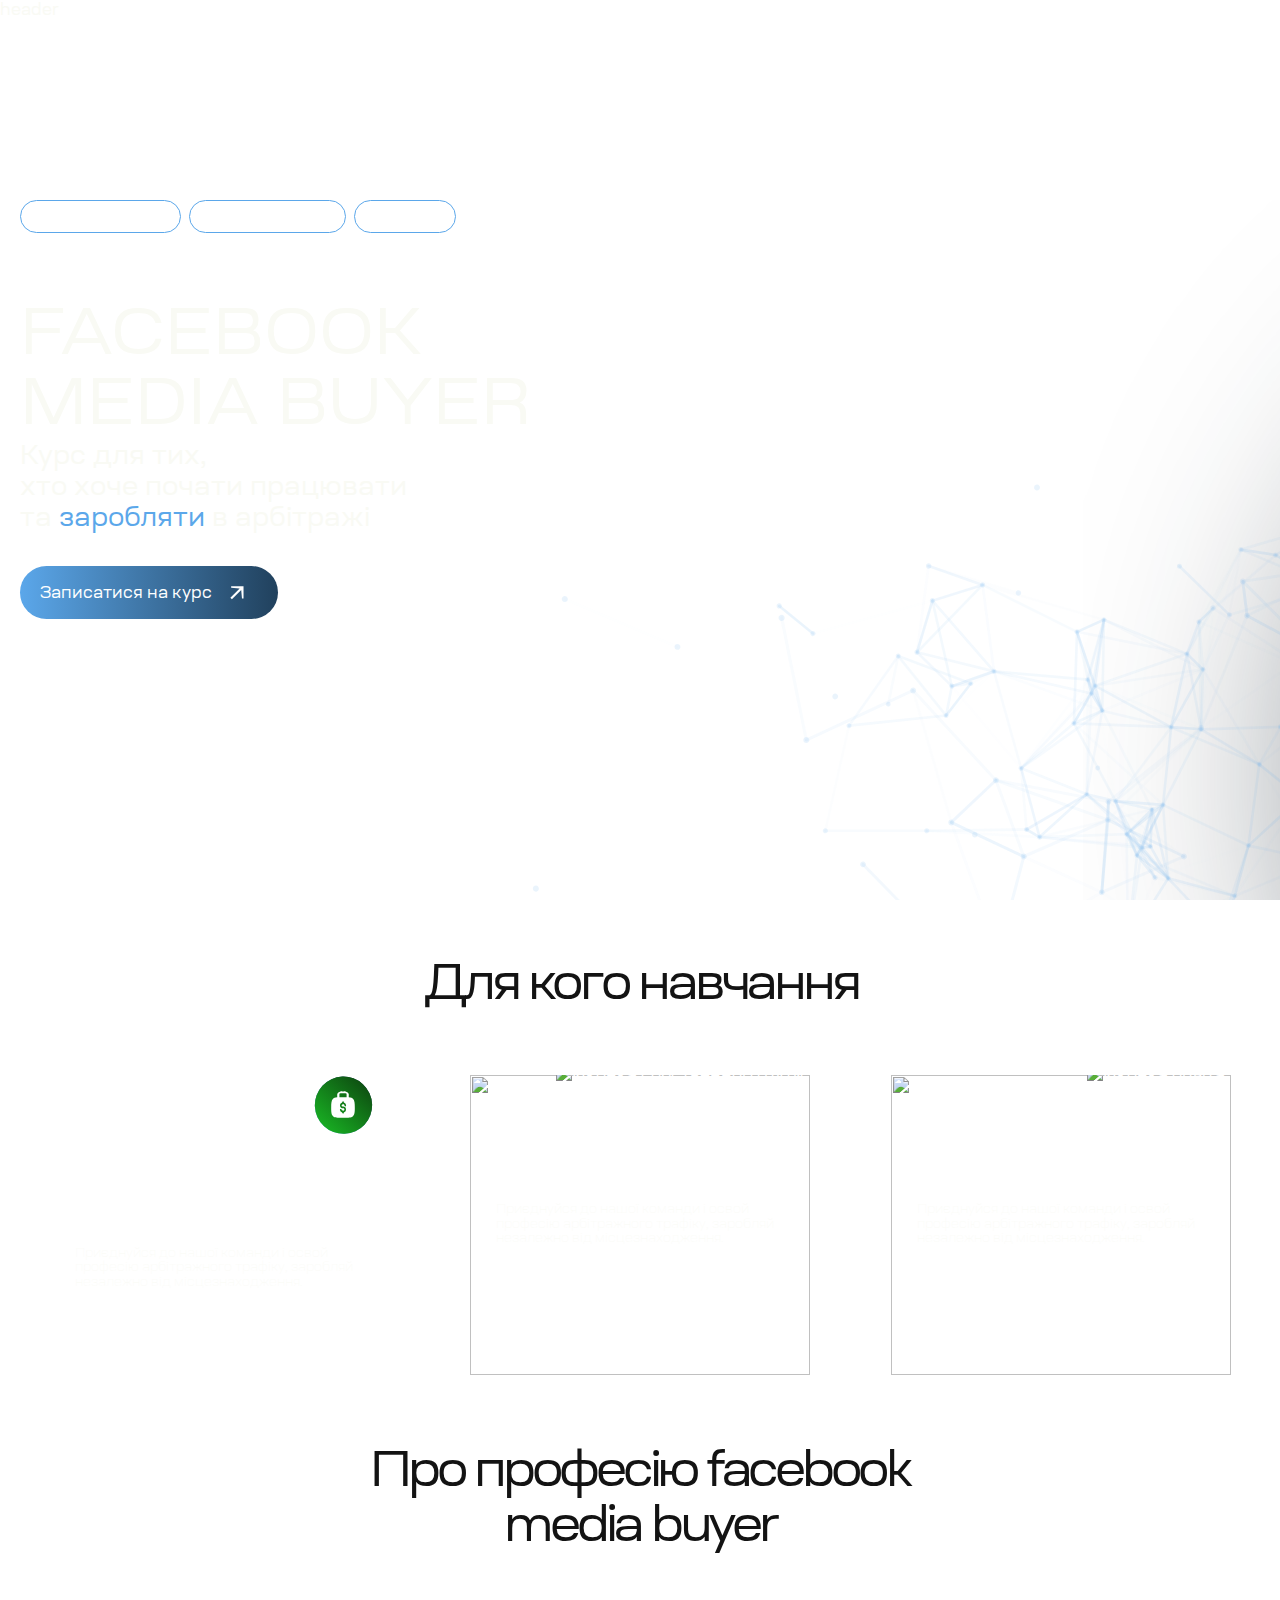
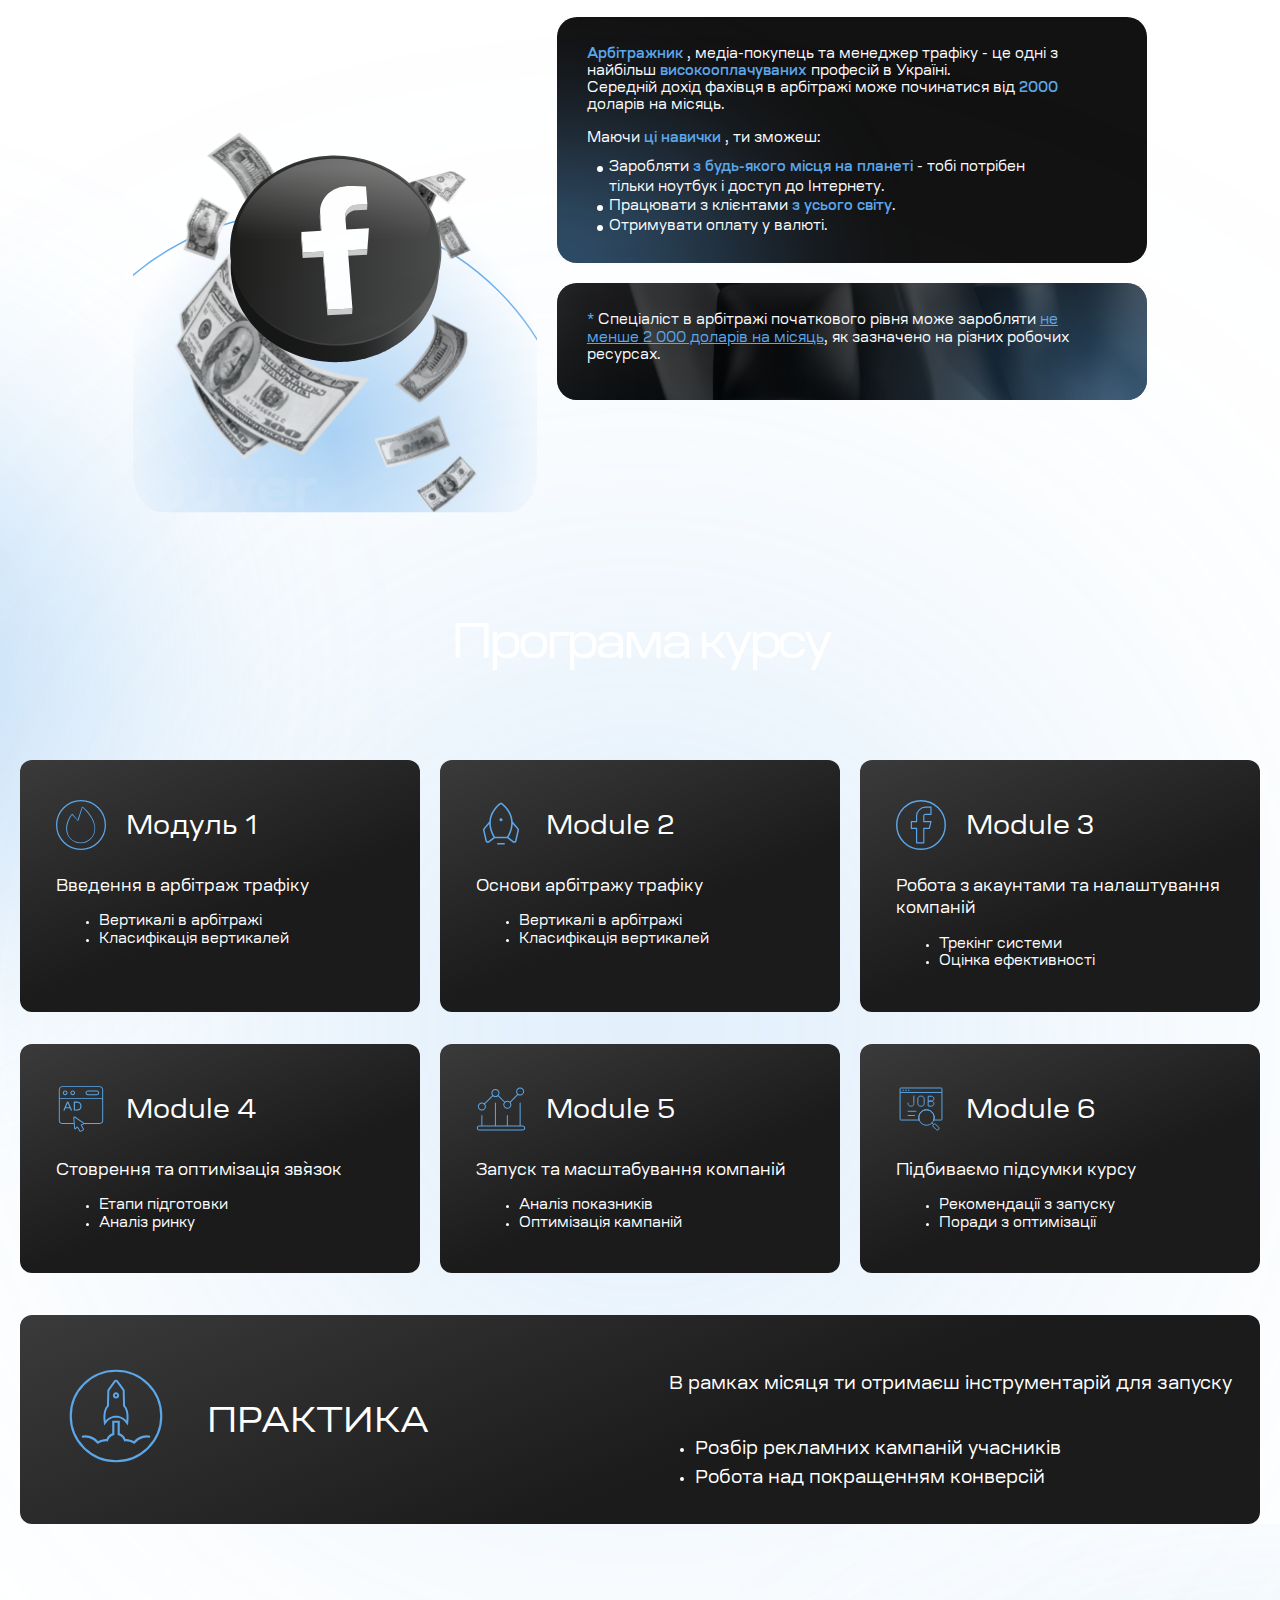
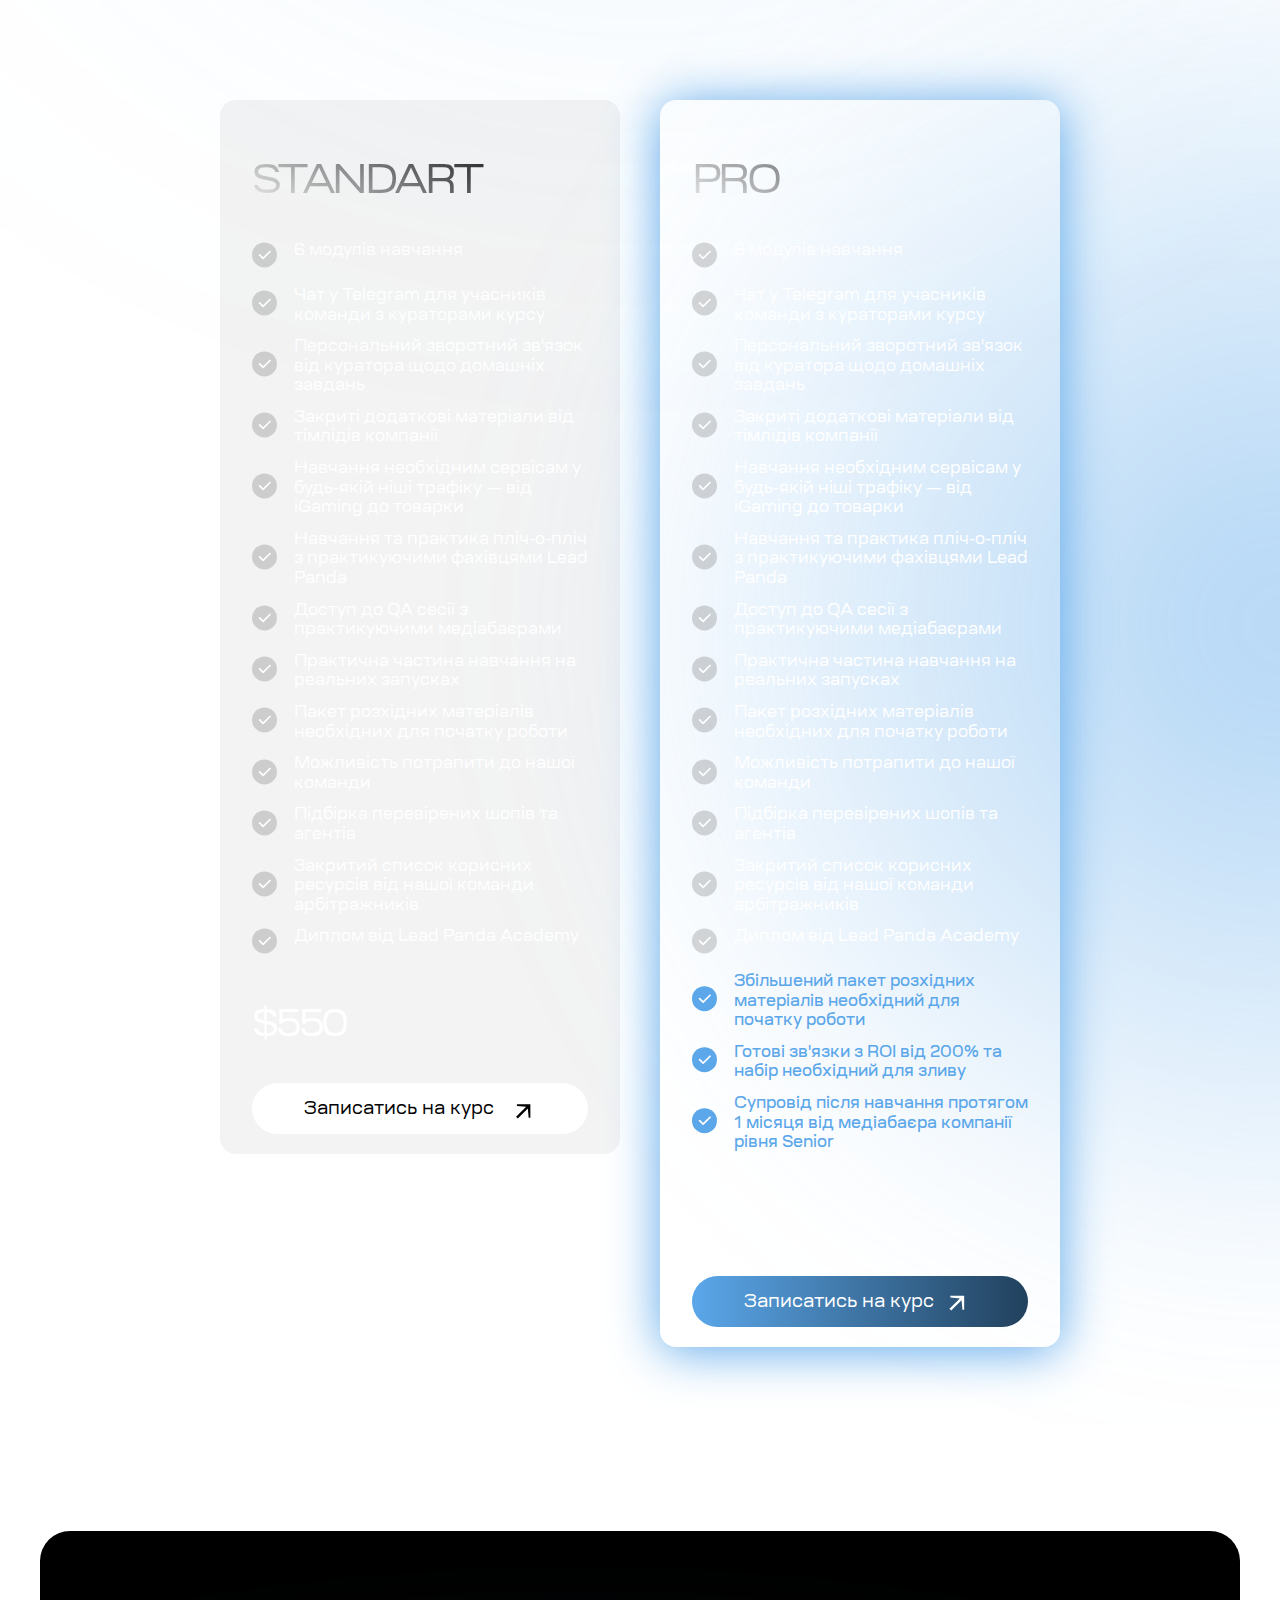
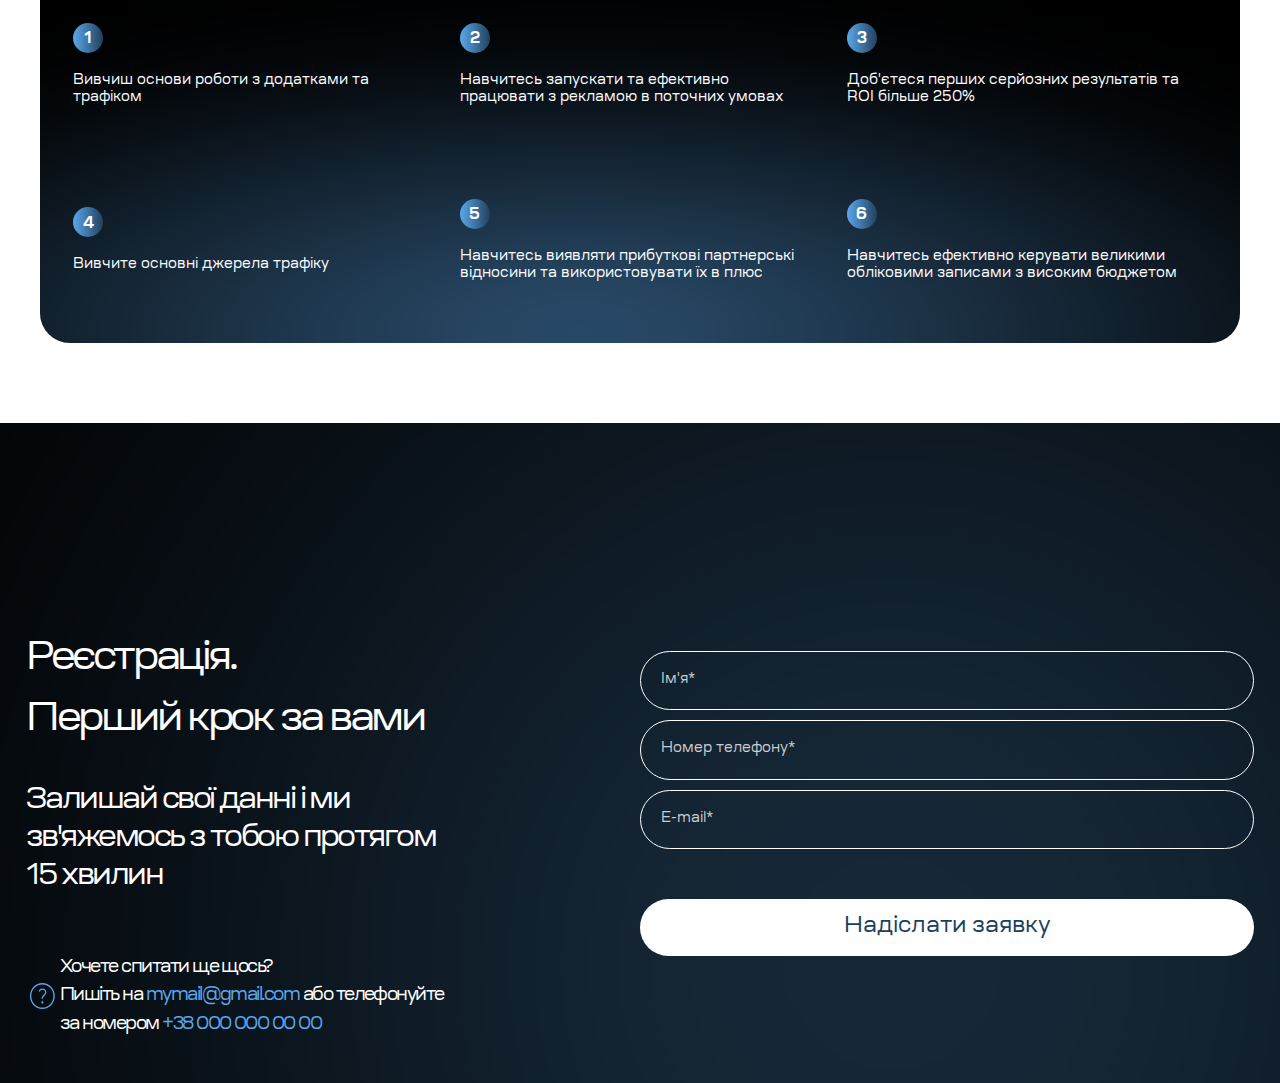
==== facebook.html @ 50cbc378 "Push project" ====
<!DOCTYPE html>
<html lang="ua">
<head>
    <meta charset="UTF-8">
    <meta name="viewport" content="width=device-width, initial-scale=1.0">
    <title>Facebook Media Buyer</title>
    <link rel="stylesheet" href="index.css">
    <link rel="stylesheet" href="utilities.css">

</head>
<body class="facebook">

<section class="billboard">
    <div class="header-imatation">
        header
    </div>
    <video class="billboard__background" autoplay muted loop>
        <source src="./images/stars.mp4" type="video/mp4">
    </video>
    <div class="wrap">
        <div class="billboard__content-wrap">
            <div class="billboard__content">
                <div class="billboard__badge-list">
                    <div class="billboard__badge">Старт 1 вересня</div>
                    <div class="billboard__badge">Онлайн формат</div>
                    <div class="billboard__badge">8 тижнів</div>
                </div>
                <div class="billboard__title">FACEBOOK<br>MEDIA BUYER</div>
                <div class="billboard__description">
                    Курс для тих,<br class="d-none d-md-block"> хто хоче почати працювати<br class="d-none d-md-block">
                    та <span class="custom-word">заробляти</span> в арбітражі
                </div>
                <div class="billboard__button">
                    <a href="#" class="button button--google">
                        Записатися на курс
                        <span class="d-md-none">
                            <svg width="23" height="23" viewBox="0 0 23 23" fill="none"
                                 xmlns="http://www.w3.org/2000/svg">
                                <path d="M11.8144 15.3492L16.1953 10.9683M16.1953 10.9683L11.8144 6.55554M16.1953 10.9683L6.41773 10.9683"
                                      stroke="#F9FAF4" stroke-linecap="round" stroke-linejoin="round"/>
                            </svg>
                        </span>
                        <span class="d-none d-md-block">
                            <svg width="43" height="43" viewBox="0 0 43 43" fill="none"
                                 xmlns="http://www.w3.org/2000/svg">
                            <path d="M23.5919 15.764L12.8279 14.7855L12.8279 12.8284H28.4846V28.4851L26.5275 28.4851L25.549 17.7211L13.8064 29.4637L11.8493 27.5066L23.5919 15.764Z"
                                  fill="white"/>
                        </svg>
                        </span>

                    </a>
                </div>
            </div>
            <div class="logo">
                <img src="./images/Facebook.svg" alt="Facebook Media Buyer logo">
            </div>
        </div>
    </div>
</section>

<section class="features wrap">
    <div class="features__title d-lg-none">Для кого навчання</div>
    <div class="features__title d-none d-lg-block">Для кого підійде курс</div>

    <div class="features__list">
        <div class="features__item">
            <div class="features__icon">
                <svg width="88" height="88" viewBox="0 0 88 88" fill="none" xmlns="http://www.w3.org/2000/svg">
                    <circle cx="44.5135" cy="44.2543" r="31.5" transform="rotate(-47.2458 44.5135 44.2543)"
                            fill="url(#paint0_linear_655_43860)"/>
                    <circle cx="44.5135" cy="44.2543" r="31.5" transform="rotate(-47.2458 44.5135 44.2543)"
                            fill="url(#paint1_linear_655_43860)"/>
                    <path fill-rule="evenodd" clip-rule="evenodd"
                          d="M44.3023 29.0494H43.6977C42.529 29.0494 42.0513 28.9382 41.2791 29.0494C40.4627 29.1662 39.452 29.7035 38.8605 30.3361C38.2677 30.9702 37.7604 31.3944 37.6512 32.2662C37.5771 32.8599 37.6564 34.2676 37.6512 35.4829C35.0226 35.5761 33.9099 36.2394 32.814 37.4129C31.2904 39.0411 31 41.8198 31 47.0631C31 52.3065 31.2904 54.4418 32.814 56.07C34.3376 57.6982 36.3768 58 41.2791 58H46.7209C51.6232 58 53.6637 57.6996 55.186 56.07C56.7083 54.4404 57 52.3065 57 47.0631C57 41.8198 56.7096 39.0411 55.186 37.4129C54.0901 36.2394 52.9774 35.5747 50.3488 35.4829C50.3436 34.2663 50.4242 32.8585 50.3488 32.2662C50.2396 31.393 49.7323 30.9688 49.1395 30.3361C48.548 29.7021 47.5373 29.1662 46.7209 29.0494C45.9487 28.9382 45.4697 29.0494 44.3023 29.0494ZM47.9302 35.4829C47.9237 34.3052 47.9887 33.3809 47.9302 32.9095C47.8483 32.2685 48.0992 31.8036 47.9302 31.6228C47.7612 31.4421 47.3215 31.0671 46.7209 30.9795C46.0943 30.8905 45.5555 30.9795 44.3023 30.9795C43.0491 30.9795 41.907 30.8891 41.2791 30.9795C40.6798 31.0657 40.2388 31.4407 40.0698 31.6228C39.9008 31.805 40.1517 32.2685 40.0698 32.9095C40.0113 33.3823 40.075 34.3052 40.0698 35.4829C40.5794 35.4801 40.7071 35.482 41.2791 35.4829H46.7209C47.2947 35.4829 47.4224 35.481 47.9302 35.4829ZM44.3023 39.9863C44.5609 39.9863 44.7241 40.4341 44.907 40.6297C45.0898 40.8252 44.907 40.9964 44.907 41.273C46.3227 41.654 47.3256 42.8351 47.3256 44.4897C47.3256 44.7663 47.5084 44.9375 47.3256 45.1331C47.1427 45.3287 46.9795 45.7764 46.7209 45.7764C46.4623 45.7764 46.2991 45.3287 46.1163 45.1331C45.9334 44.9375 45.5116 44.7663 45.5116 44.4897C45.5116 43.9558 45.3735 43.203 44.3023 43.203C43.2311 43.203 42.4884 43.9558 42.4884 44.4897C42.4884 45.0237 43.2311 45.7764 44.3023 45.7764C46.1028 45.7764 47.3256 46.9673 47.3256 48.9932C47.3256 50.6478 46.3227 51.8275 44.907 52.2099C44.907 52.4865 45.0898 52.6577 44.907 52.8532C44.7241 53.0488 44.5609 53.4966 44.3023 53.4966C44.0437 53.4966 43.2759 53.0488 43.093 52.8532C42.9102 52.6577 43.093 52.4865 43.093 52.2099C41.6773 51.8289 40.6744 50.6478 40.6744 48.9932C40.6744 48.7166 40.4916 48.5454 40.6744 48.3498C40.8573 48.1542 41.0205 48.3498 41.2791 48.3498C41.5377 48.3498 41.7009 48.1542 41.8837 48.3498C42.0666 48.5454 42.4884 48.7166 42.4884 48.9932C42.4884 49.5271 43.2311 50.2799 44.3023 50.2799C45.3735 50.2799 45.5116 49.5271 45.5116 48.9932C45.5116 48.4592 45.3735 47.7065 44.3023 47.7065C42.5018 47.7065 40.6744 46.5156 40.6744 44.4897C40.6744 42.8351 41.6773 41.654 43.093 41.273C43.093 40.9964 42.9102 40.8252 43.093 40.6297C43.2759 40.4341 44.0437 39.9863 44.3023 39.9863Z"
                          fill="white"/>
                    <defs>
                        <linearGradient id="paint0_linear_655_43860" x1="13.0135" y1="44.2543" x2="76.0135" y2="44.2543"
                                        gradientUnits="userSpaceOnUse">
                            <stop stop-color="#5BA7EA"/>
                            <stop offset="1" stop-color="#21415D"/>
                        </linearGradient>
                        <linearGradient id="paint1_linear_655_43860" x1="13.0135" y1="44.2543" x2="76.0135" y2="44.2543"
                                        gradientUnits="userSpaceOnUse">
                            <stop stop-color="#18AB22"/>
                            <stop offset="1" stop-color="#0E5212"/>
                        </linearGradient>
                    </defs>
                </svg>
            </div>
            <div class="features__content">
                <div class="features__item-title">Хочеш стати незалежним і перестати працювати в наймані</div>
                <p class="features__description">Приєднуйся до нашої команди і освой професію арбітражного трафіку,
                    заробляй незалежно від місцезнаходження.</p>
            </div>
            <div class="features__item-background">
                <!--                <img src="./images/features_bg.png" alt="">-->
            </div>
        </div>
        <div class="features__item features__item-big">
            <div class="features__icon">
                <img src="./images/icon_rocket.svg" alt="Иконка собственного пути">
            </div>
            <div class="features__content">
                <div class="features__item-title">У пошуку власного шляху</div>
                <p class="features__description d-lg-none ">Приєднуйся до нашої команди і освой професію арбітражного
                    трафіку,
                    заробляй незалежно від місцезнаходження.</p>
                <p class="features__description d-none d-lg-block">
                    Якщо ти зацікавлений розвиватися разом із профі афілейт індустрії, де працюють досвідчені, амбітні
                    люди, то ми запрошуємо тебе приєднатися до нас.
                </p>
            </div>
            <div class="features__item-background">
                <img src="./images/features_bg.png" alt="">
            </div>
        </div>
        <div class="features__item">
            <div class="features__icon">
                <img src="./images/icon_fire.svg" alt="Иконка опыта">
            </div>
            <div class="features__content">
                <div class="features__item-title">Є досвід в арбітражі</div>
                <p class="features__description">Приєднуйся до нашої команди і освой професію арбітражного трафіку,
                    заробляй незалежно від місцезнаходження.</p>
            </div>
            <div class="features__item-background">
                <img src="./images/features_bg.png" alt="">
            </div>
        </div>
    </div>
</section>

<section class="profession wrap">
    <div class="profession__container">

        <div class="profession__title">Про професію facebook<br class="d-lg-none"> media buyer</div>

        <div class="profession__blocks">

            <div class="profession__block-illustration d-none d-md-block">
                <div class="profession__block-illustration-text">
                    <div class="profession__block-illustration-company">Facebook</div>
                    <div class="profession__block-illustration-media">media</div>
                    <div class="profession__block-illustration-buyer">buyer</div>
                </div>
                <img src="./images/facebook_media_buyers.svg" alt=""/>
                <video class="starts__background" autoplay muted loop>
                    <source src="./images/stars.mp4" type="video/mp4">
                </video>
            </div>

            <div class="profession__block-wrap">
                <div class="profession__block-content">
                    <div class="profession__block profession__block--main">
                        <div class="profession__text"><span class="profession__highlight">Арбітражник</span> ,
                            медіа-покупець та
                            менеджер трафіку - це одні з найбільш <span
                                    class="profession__highlight profession__highlight--orange">високооплачуваних</span>
                            професій в Україні.<br> Середній дохід фахівця в арбітражі може починатися від <span
                                    class="profession__highlight profession__highlight--orange">2000</span> доларів на
                            місяць.
                        </div>
                        <div class="profession__list-tittle">Маючи <span class="profession__highlight">ці навички</span>
                            ,
                            ти
                            зможеш:
                        </div>
                        <div class="profession__list-items">
                            <div class="profession__item">Заробляти <span class="profession__highlight">з будь-якого місця на планеті</span>
                                - тобі потрібен<br> тільки ноутбук і доступ до Інтернету.
                            </div>
                            <div class="profession__item">Працювати з клієнтами <span class="profession__highlight">з усього світу</span>.
                            </div>
                            <div class="profession__item">Отримувати оплату у валюті.</div>
                        </div>
                    </div>
                </div>
                <div class="profession__block profession__block--note">
                    <div class="profession__note">
                        <span class="profession__block--note-highlight underline-none">*</span>
                        Спеціаліст в арбітражі початкового рівня може заробляти
                        <span class="profession__block--note-highlight "> не менше 2 000 доларів на місяць</span>, як
                        зазначено на різних робочих ресурсах.
                    </div>
                    <img class="profession__block-bg" src="./images/profession_note_bg.svg" alt=""/>
                </div>
            </div>
        </div>
    </div>
</section>

<section class="course-program">

    <div class="wrap">
        <div class="course-program__title">Програма курсу</div>
        <!--    <div class="course-program__list"></div>-->
        <div class="panel-group" id="accordion" role="tablist" aria-multiselectable="true">
            <!-- Панель 1 -->
            <div class="panel panel-default">
                <div class="panel-heading" role="tab" id="headingOne">
                    <div class="panel-title">
                        <a class="panel-title-open-button d-md-none" role="button" data-toggle="collapse"
                           data-parent="#accordion"
                           href="#collapseOne"
                           aria-expanded="false" aria-controls="collapseOne">
                            <span>
                                <svg width="60" height="60" viewBox="0 0 60 60" fill="none"
                                     xmlns="http://www.w3.org/2000/svg">
                                    <g clip-path="url(#clip0_581_25987)">
                                        <circle cx="30" cy="30" r="29.25" stroke="#5BA7EA" stroke-width="1.5"/>
                                        <path d="M32.1572 8.23503C32.0547 8.14961 31.8952 8.26342 31.7651 8.23503C31.635 8.20664 31.5014 8.20001 31.3729 8.23503C31.2444 8.27005 31.471 8.53662 31.3729 8.62719C31.2749 8.71776 31.0264 8.50139 30.9808 8.62719L25.8827 23.9213L20.0004 16.8625C19.9161 16.779 19.7193 16.5114 19.6082 16.4703C19.4972 16.4293 19.3341 16.4616 19.2161 16.4703C19.098 16.479 19.32 16.8056 19.2161 16.8625C19.1121 16.9194 18.8952 16.7675 18.8239 16.8625C14.4404 22.6466 12.1572 28.4753 12.1572 34.1174C12.1572 38.7727 13.9826 43.3746 17.2553 46.6664C20.528 49.9582 25.176 51.7644 29.8043 51.7644C34.4326 51.7644 38.6885 49.9582 41.9611 46.6664C45.2338 43.3746 47.0592 38.7727 47.0592 34.1174C47.0592 22.0476 36.6031 11.9483 32.1572 8.23503ZM29.8043 50.9801C25.6181 50.9757 20.6075 49.2516 17.6474 46.2742C14.6874 43.2969 13.3381 38.328 13.3337 34.1174C13.3337 29.0876 15.4246 22.8855 19.2161 17.6468L25.8827 24.7056C25.9822 24.803 25.749 25.0601 25.8827 25.0978C26.0164 25.1355 26.1395 25.1289 26.2749 25.0978C26.4102 25.0666 26.563 24.7981 26.667 24.7056C26.7711 24.6132 27.0118 24.4447 27.0592 24.3135L31.7651 9.01934C36.3792 13.0649 46.2749 23.4978 46.2749 34.1174C46.2705 38.328 44.9212 42.5126 41.9611 45.4899C39.0011 48.4673 33.9904 50.9757 29.8043 50.9801Z"
                                              fill="#5BA7EA"/>
                                    </g>
                                    <defs>
                                        <clipPath id="clip0_581_25987">
                                            <rect width="60" height="60" fill="white"/>
                                        </clipPath>
                                    </defs>
                                </svg>
                            </span>
                            <div class="panel-title-text">Введення в арбітраж трафіку</div>
                            <svg class="open-icon" width="30" height="30" viewBox="0 0 30 30" fill="none"
                                 xmlns="http://www.w3.org/2000/svg">
                                <circle cx="15" cy="15" r="14.5" stroke="currentColor"/>
                                <path d="M10.8327 13.3333L14.9993 17.5L19.166 13.3333" stroke="white" stroke-width="1.5"
                                      stroke-linecap="round" stroke-linejoin="round"/>
                            </svg>
                        </a>
                        <div class="panel-title-open-button d-none d-md-flex">
                            <span>
                                <svg width="60" height="60" viewBox="0 0 60 60" fill="none"
                                     xmlns="http://www.w3.org/2000/svg">
                                    <g clip-path="url(#clip0_581_25987)">
                                        <circle cx="30" cy="30" r="29.25" stroke="#5BA7EA" stroke-width="1.5"/>
                                        <path d="M32.1572 8.23503C32.0547 8.14961 31.8952 8.26342 31.7651 8.23503C31.635 8.20664 31.5014 8.20001 31.3729 8.23503C31.2444 8.27005 31.471 8.53662 31.3729 8.62719C31.2749 8.71776 31.0264 8.50139 30.9808 8.62719L25.8827 23.9213L20.0004 16.8625C19.9161 16.779 19.7193 16.5114 19.6082 16.4703C19.4972 16.4293 19.3341 16.4616 19.2161 16.4703C19.098 16.479 19.32 16.8056 19.2161 16.8625C19.1121 16.9194 18.8952 16.7675 18.8239 16.8625C14.4404 22.6466 12.1572 28.4753 12.1572 34.1174C12.1572 38.7727 13.9826 43.3746 17.2553 46.6664C20.528 49.9582 25.176 51.7644 29.8043 51.7644C34.4326 51.7644 38.6885 49.9582 41.9611 46.6664C45.2338 43.3746 47.0592 38.7727 47.0592 34.1174C47.0592 22.0476 36.6031 11.9483 32.1572 8.23503ZM29.8043 50.9801C25.6181 50.9757 20.6075 49.2516 17.6474 46.2742C14.6874 43.2969 13.3381 38.328 13.3337 34.1174C13.3337 29.0876 15.4246 22.8855 19.2161 17.6468L25.8827 24.7056C25.9822 24.803 25.749 25.0601 25.8827 25.0978C26.0164 25.1355 26.1395 25.1289 26.2749 25.0978C26.4102 25.0666 26.563 24.7981 26.667 24.7056C26.7711 24.6132 27.0118 24.4447 27.0592 24.3135L31.7651 9.01934C36.3792 13.0649 46.2749 23.4978 46.2749 34.1174C46.2705 38.328 44.9212 42.5126 41.9611 45.4899C39.0011 48.4673 33.9904 50.9757 29.8043 50.9801Z"
                                              fill="#5BA7EA"/>
                                    </g>
                                    <defs>
                                        <clipPath id="clip0_581_25987">
                                            <rect width="60" height="60" fill="white"/>
                                        </clipPath>
                                    </defs>
                                </svg>
                            </span>
                            <div class="panel-title-text">Модуль 1</div>
                        </div>
                    </div>
                </div>
                <div id="collapseOne" class="panel-collapse collapse" role="tabpanel" aria-labelledby="headingOne">
                    <div class="panel-body">
                        <div class="panel-body-title d-none d-md-block">
                            Введення в арбітраж трафіку
                        </div>
                        <ul>
                            <li>Вертикалі в арбітражі</li>
                            <li>Класифікація вертикалей</li>
                        </ul>
                    </div>
                </div>
            </div>
            <!-- Панель 2 -->
            <div class="panel panel-default">
                <div class="panel-heading" role="tab" id="headingTwo">
                    <div class="panel-title">
                        <a class="panel-title-open-button d-md-none" role="button" data-toggle="collapse"
                           data-parent="#accordion"
                           href="#collapseTwo"
                           aria-expanded="false" aria-controls="collapseTwo">
                            <span>
                                    <svg width="30" height="30" viewBox="0 0 30 30" fill="none"
                                         xmlns="http://www.w3.org/2000/svg">
                                        <path d="M17.3543 26.2035C17.3543 26.3263 17.3047 26.444 17.2164 26.5309C17.128 26.6177 17.0082 26.6665 16.8833 26.6665H13.1154C12.9905 26.6665 12.8707 26.6177 12.7823 26.5309C12.694 26.444 12.6444 26.3263 12.6444 26.2035C12.6444 26.0807 12.694 25.9629 12.7823 25.876C12.8707 25.7892 12.9905 25.7404 13.1154 25.7404H16.8833C17.0082 25.7404 17.128 25.7892 17.2164 25.876C17.3047 25.9629 17.3543 26.0807 17.3543 26.2035ZM14.9993 12.7753C15.1857 12.7753 15.3678 12.721 15.5227 12.6193C15.6776 12.5175 15.7983 12.3729 15.8696 12.2036C15.9409 12.0344 15.9596 11.8482 15.9232 11.6686C15.8869 11.4889 15.7972 11.3239 15.6654 11.1944C15.5337 11.0649 15.3659 10.9767 15.1831 10.941C15.0004 10.9052 14.811 10.9236 14.6389 10.9937C14.4667 11.0638 14.3196 11.1824 14.2161 11.3347C14.1126 11.487 14.0574 11.6661 14.0574 11.8492C14.0574 12.0949 14.1566 12.3304 14.3333 12.5041C14.5099 12.6778 14.7495 12.7753 14.9993 12.7753ZM25.7993 18.216L24.3427 24.6523C24.2917 24.8828 24.1813 25.0966 24.0221 25.2731C23.863 25.4497 23.6603 25.5831 23.4337 25.6606C23.2823 25.7128 23.1231 25.7398 22.9627 25.7404C22.6448 25.7402 22.3365 25.6341 22.0878 25.4394L18.7496 22.9622H11.2491L7.91206 25.4394C7.66342 25.6341 7.35503 25.7402 7.03719 25.7404C6.87675 25.7398 6.71755 25.7128 6.56619 25.6606C6.33953 25.5831 6.13691 25.4497 5.97774 25.2731C5.81857 25.0966 5.70819 24.8828 5.65717 24.6523L4.19944 18.216C4.15275 18.0088 4.155 17.7937 4.20603 17.5874C4.25706 17.3811 4.35551 17.1891 4.49381 17.026L7.94974 12.9478C8.33831 6.77433 12.8752 2.91374 14.1339 1.95756C14.3816 1.76889 14.686 1.6665 14.9993 1.6665C15.3127 1.6665 15.6171 1.76889 15.8648 1.95756C17.1235 2.91374 21.6604 6.77433 22.049 12.9478L25.5049 17.026C25.6432 17.1891 25.7416 17.3811 25.7927 17.5874C25.8437 17.7937 25.846 18.0088 25.7993 18.216ZM11.3621 22.0361H18.6366C25.134 10.9799 17.0011 3.98336 15.289 2.68569C15.2063 2.62224 15.1043 2.58777 14.9993 2.58777C14.8944 2.58777 14.7924 2.62224 14.7097 2.68569C12.9976 3.98336 4.86472 10.9799 11.3621 22.0361ZM10.4766 22.3753C8.7728 19.4385 8.04394 16.7714 7.93443 14.4029L5.21679 17.6141C5.1707 17.6685 5.13792 17.7326 5.12098 17.8014C5.10404 17.8703 5.10338 17.942 5.11906 18.0111L6.57443 24.4509C6.59165 24.5278 6.62855 24.5991 6.68164 24.6581C6.73473 24.7171 6.80224 24.7618 6.87781 24.788C6.95337 24.8142 7.03449 24.821 7.11347 24.8078C7.19246 24.7946 7.26671 24.7618 7.3292 24.7125L7.3398 24.7044L10.4766 22.3753ZM24.7819 17.6141L22.0643 14.4029C21.9595 16.7714 21.2306 19.4385 19.5268 22.3753L22.6636 24.7044L22.6742 24.7125C22.7367 24.7618 22.8109 24.7946 22.8899 24.8078C22.9689 24.821 23.05 24.8142 23.1256 24.788C23.2012 24.7618 23.2687 24.7171 23.3218 24.6581C23.3749 24.5991 23.4118 24.5278 23.429 24.4509L24.8843 18.0111C24.8994 17.9417 24.898 17.8697 24.8802 17.8009C24.8625 17.732 24.8288 17.6681 24.7819 17.6141Z"
                                              fill="#5ba7ea"/>
                                    </svg>

                                </span>
                            <div class="panel-title-text">Вертикалі та їх особливості</div>
                            <svg class="open-icon" width="30" height="30" viewBox="0 0 30 30" fill="none"
                                 xmlns="http://www.w3.org/2000/svg">
                                <circle cx="15" cy="15" r="14.5" stroke="currentColor"/>
                                <path d="M10.8327 13.3333L14.9993 17.5L19.166 13.3333" stroke="white" stroke-width="1.5"
                                      stroke-linecap="round" stroke-linejoin="round"/>
                            </svg>
                        </a>
                        <div class="panel-title-open-button d-none d-md-flex">
                            <span>
                                   <svg width="30" height="30" viewBox="0 0 30 30" fill="none"
                                        xmlns="http://www.w3.org/2000/svg">
                                        <path d="M17.3543 26.2035C17.3543 26.3263 17.3047 26.444 17.2164 26.5309C17.128 26.6177 17.0082 26.6665 16.8833 26.6665H13.1154C12.9905 26.6665 12.8707 26.6177 12.7823 26.5309C12.694 26.444 12.6444 26.3263 12.6444 26.2035C12.6444 26.0807 12.694 25.9629 12.7823 25.876C12.8707 25.7892 12.9905 25.7404 13.1154 25.7404H16.8833C17.0082 25.7404 17.128 25.7892 17.2164 25.876C17.3047 25.9629 17.3543 26.0807 17.3543 26.2035ZM14.9993 12.7753C15.1857 12.7753 15.3678 12.721 15.5227 12.6193C15.6776 12.5175 15.7983 12.3729 15.8696 12.2036C15.9409 12.0344 15.9596 11.8482 15.9232 11.6686C15.8869 11.4889 15.7972 11.3239 15.6654 11.1944C15.5337 11.0649 15.3659 10.9767 15.1831 10.941C15.0004 10.9052 14.811 10.9236 14.6389 10.9937C14.4667 11.0638 14.3196 11.1824 14.2161 11.3347C14.1126 11.487 14.0574 11.6661 14.0574 11.8492C14.0574 12.0949 14.1566 12.3304 14.3333 12.5041C14.5099 12.6778 14.7495 12.7753 14.9993 12.7753ZM25.7993 18.216L24.3427 24.6523C24.2917 24.8828 24.1813 25.0966 24.0221 25.2731C23.863 25.4497 23.6603 25.5831 23.4337 25.6606C23.2823 25.7128 23.1231 25.7398 22.9627 25.7404C22.6448 25.7402 22.3365 25.6341 22.0878 25.4394L18.7496 22.9622H11.2491L7.91206 25.4394C7.66342 25.6341 7.35503 25.7402 7.03719 25.7404C6.87675 25.7398 6.71755 25.7128 6.56619 25.6606C6.33953 25.5831 6.13691 25.4497 5.97774 25.2731C5.81857 25.0966 5.70819 24.8828 5.65717 24.6523L4.19944 18.216C4.15275 18.0088 4.155 17.7937 4.20603 17.5874C4.25706 17.3811 4.35551 17.1891 4.49381 17.026L7.94974 12.9478C8.33831 6.77433 12.8752 2.91374 14.1339 1.95756C14.3816 1.76889 14.686 1.6665 14.9993 1.6665C15.3127 1.6665 15.6171 1.76889 15.8648 1.95756C17.1235 2.91374 21.6604 6.77433 22.049 12.9478L25.5049 17.026C25.6432 17.1891 25.7416 17.3811 25.7927 17.5874C25.8437 17.7937 25.846 18.0088 25.7993 18.216ZM11.3621 22.0361H18.6366C25.134 10.9799 17.0011 3.98336 15.289 2.68569C15.2063 2.62224 15.1043 2.58777 14.9993 2.58777C14.8944 2.58777 14.7924 2.62224 14.7097 2.68569C12.9976 3.98336 4.86472 10.9799 11.3621 22.0361ZM10.4766 22.3753C8.7728 19.4385 8.04394 16.7714 7.93443 14.4029L5.21679 17.6141C5.1707 17.6685 5.13792 17.7326 5.12098 17.8014C5.10404 17.8703 5.10338 17.942 5.11906 18.0111L6.57443 24.4509C6.59165 24.5278 6.62855 24.5991 6.68164 24.6581C6.73473 24.7171 6.80224 24.7618 6.87781 24.788C6.95337 24.8142 7.03449 24.821 7.11347 24.8078C7.19246 24.7946 7.26671 24.7618 7.3292 24.7125L7.3398 24.7044L10.4766 22.3753ZM24.7819 17.6141L22.0643 14.4029C21.9595 16.7714 21.2306 19.4385 19.5268 22.3753L22.6636 24.7044L22.6742 24.7125C22.7367 24.7618 22.8109 24.7946 22.8899 24.8078C22.9689 24.821 23.05 24.8142 23.1256 24.788C23.2012 24.7618 23.2687 24.7171 23.3218 24.6581C23.3749 24.5991 23.4118 24.5278 23.429 24.4509L24.8843 18.0111C24.8994 17.9417 24.898 17.8697 24.8802 17.8009C24.8625 17.732 24.8288 17.6681 24.7819 17.6141Z"
                                              fill="#5ba7ea"/>
                                    </svg>

                                </span>
                            <div class="panel-title-text">Module 2</div>
                        </div>
                    </div>
                </div>
                <div id="collapseTwo" class="panel-collapse collapse" role="tabpanel" aria-labelledby="headingTwo">
                    <div class="panel-body">
                        <div class="panel-body-title d-none d-md-block">
                            Основи арбітражу трафіку
                        </div>
                        <ul>
                            <li>Вертикалі в арбітражі</li>
                            <li>Класифікація вертикалей</li>
                        </ul>
                    </div>
                </div>
            </div>
            <!-- Панель 3 -->
            <div class="panel panel-default">
                <div class="panel-heading" role="tab" id="headingThree">
                    <div class="panel-title">
                        <a class="panel-title-open-button d-md-none" role="button" data-toggle="collapse"
                           data-parent="#accordion"
                           href="#collapseThree"
                           aria-expanded="false" aria-controls="collapseThree">
                            <span>
                                    <svg width="60" height="60" viewBox="0 0 60 60" fill="none"
                                         xmlns="http://www.w3.org/2000/svg">
    <g clip-path="url(#clip0_581_26045)">
        <path d="M41.9611 8.62793H35.6865C32.85 8.62793 29.8491 9.76112 27.8434 11.7652C25.8377 13.7692 24.7062 16.382 24.7062 19.2162V25.8828H18.4316V34.1181H24.7062V51.373H33.3336V34.1181H40.0003L41.9611 25.8828H33.3336V19.2162C33.3336 18.6493 33.7168 18.0484 34.1179 17.6475C34.5191 17.2467 35.1192 17.2554 35.6865 17.2554H41.9611V8.62793Z"
              stroke="#5BA7EA" stroke-width="1.40473" stroke-linecap="round" stroke-linejoin="round"/>
        <circle cx="30" cy="30" r="29.1556" stroke="#5BA7EA" stroke-width="1.68879"/>
    </g>
    <defs>
        <clipPath id="clip0_581_26045">
            <rect width="60" height="60" fill="white"/>
        </clipPath>
    </defs>
</svg>
                            </span>
                            <div class="panel-title-text">Інструменти для роботи з facebook</div>
                            <svg class="open-icon" width="30" height="30" viewBox="0 0 30 30" fill="none"
                                 xmlns="http://www.w3.org/2000/svg">
                                <circle cx="15" cy="15" r="14.5" stroke="currentColor"/>
                                <path d="M10.8327 13.3333L14.9993 17.5L19.166 13.3333" stroke="white" stroke-width="1.5"
                                      stroke-linecap="round" stroke-linejoin="round"/>
                            </svg>
                        </a>
                        <div class="panel-title-open-button d-none d-md-flex">
                            <span>
                                    <svg width="60" height="60" viewBox="0 0 60 60" fill="none"
                                         xmlns="http://www.w3.org/2000/svg">
    <g clip-path="url(#clip0_581_26045)">
        <path d="M41.9611 8.62793H35.6865C32.85 8.62793 29.8491 9.76112 27.8434 11.7652C25.8377 13.7692 24.7062 16.382 24.7062 19.2162V25.8828H18.4316V34.1181H24.7062V51.373H33.3336V34.1181H40.0003L41.9611 25.8828H33.3336V19.2162C33.3336 18.6493 33.7168 18.0484 34.1179 17.6475C34.5191 17.2467 35.1192 17.2554 35.6865 17.2554H41.9611V8.62793Z"
              stroke="#5BA7EA" stroke-width="1.40473" stroke-linecap="round" stroke-linejoin="round"/>
        <circle cx="30" cy="30" r="29.1556" stroke="#5BA7EA" stroke-width="1.68879"/>
    </g>
    <defs>
        <clipPath id="clip0_581_26045">
            <rect width="60" height="60" fill="white"/>
        </clipPath>
    </defs>
</svg>
                            </span>
                            <div class="panel-title-text">Module 3</div>
                        </div>

                    </div>
                </div>
                <div id="collapseThree" class="panel-collapse collapse" role="tabpanel" aria-labelledby="headingThree">
                    <div class="panel-body">
                        <div class="panel-body-title">
                            Робота з акаунтами та налаштування компаній
                        </div>
                        <ul>
                            <li>Трекінг системи</li>
                            <li>Оцінка ефективності</li>
                        </ul>
                    </div>
                </div>
            </div>
            <!-- Панель 4 -->
            <div class="panel panel-default">
                <div class="panel-heading" role="tab" id="headingFour">
                    <div class="panel-title">
                        <a class="panel-title-open-button d-md-none" role="button" data-toggle="collapse"
                           data-parent="#accordion"
                           href="#collapseFour"
                           aria-expanded="false" aria-controls="collapseFour">
                                <span>
                                    <svg width="60" height="60" viewBox="0 0 60 60" fill="none"
                                         xmlns="http://www.w3.org/2000/svg">
    <path d="M52.3576 2.5835H7.64287C5.30133 2.5835 3.39648 4.48835 3.39648 6.82933V44.2309C3.39648 46.2928 5.07359 47.9699 7.13543 47.9699H21.3475L21.7131 53.1737C21.7507 53.7065 22.1045 54.1526 22.6147 54.3107C23.1238 54.4666 23.6694 54.3002 24.0016 53.8812L25.2829 52.2644C25.3238 52.2118 25.3736 52.2047 25.4134 52.2069C25.4498 52.2096 25.5007 52.2251 25.5339 52.2832L28.1186 56.7733C28.3558 57.1857 28.7886 57.4167 29.2336 57.4167C29.4508 57.4167 29.6708 57.3615 29.8726 57.2454L32.9283 55.4865C33.2257 55.3151 33.439 55.0382 33.528 54.7065C33.617 54.3754 33.5717 54.0294 33.4009 53.7331L30.8167 49.2424C30.783 49.1843 30.7951 49.1329 30.8112 49.0997C30.8272 49.0666 30.8604 49.0257 30.9267 49.0157L32.9681 48.72C33.4122 48.6559 33.767 48.3669 33.9441 47.9699H52.8651C54.9269 47.9699 56.604 46.2928 56.604 44.2309V6.82933C56.604 4.48835 54.6992 2.5835 52.3576 2.5835ZM32.8056 47.6001L30.7647 47.8953C30.343 47.9561 29.9798 48.2214 29.7935 48.6045C29.6067 48.9881 29.6227 49.4375 29.835 49.8073L32.4197 54.2986C32.4457 54.3433 32.4424 54.3853 32.4347 54.413C32.4275 54.4406 32.4087 54.4793 32.3634 54.5058L29.3076 56.2648C29.2463 56.3007 29.1352 56.2708 29.0998 56.2084L26.5156 51.7182C26.3028 51.349 25.9219 51.1096 25.4968 51.0781C25.4648 51.0759 25.4333 51.0742 25.4012 51.0742C25.0109 51.0742 24.64 51.2522 24.3952 51.5612L23.1138 53.1781C23.0608 53.2455 22.995 53.2428 22.9497 53.2289C22.8833 53.2085 22.8474 53.1632 22.8424 53.0941L21.9359 40.1979C21.9303 40.1194 21.9746 40.0769 22.0122 40.0553C22.0503 40.0337 22.1083 40.0172 22.1741 40.0614L32.8697 47.3231C32.941 47.3718 32.9432 47.437 32.9327 47.4834C32.9222 47.5293 32.8913 47.5874 32.8056 47.6001ZM52.8651 46.8378H33.8998C33.804 46.6638 33.6789 46.5043 33.5054 46.3867L22.8098 39.125C22.3997 38.8464 21.8778 38.827 21.4478 39.0741C21.0177 39.3212 20.7723 39.7828 20.8071 40.2775L21.268 46.8378H7.13543C5.69822 46.8378 4.52856 45.6681 4.52856 44.2309V17.8129H55.472V44.2309C55.472 45.6681 54.3023 46.8378 52.8651 46.8378ZM55.472 16.6808H4.52856V6.82933C4.52856 5.11242 5.92541 3.71557 7.64287 3.71557H52.3576C54.0751 3.71557 55.472 5.11242 55.472 6.82933V16.6808Z"
          fill="#5BA7EA"/>
    <path d="M10.9982 7.81885C9.43768 7.81885 8.16797 9.08856 8.16797 10.649C8.16797 12.2095 9.43768 13.4792 10.9982 13.4792C12.5586 13.4792 13.8283 12.2095 13.8283 10.649C13.8283 9.08856 12.5586 7.81885 10.9982 7.81885ZM10.9982 12.3471C10.0618 12.3471 9.30004 11.5854 9.30004 10.649C9.30004 9.71264 10.0618 8.95092 10.9982 8.95092C11.9346 8.95092 12.6963 9.71264 12.6963 10.649C12.6963 11.5854 11.9346 12.3471 10.9982 12.3471Z"
          fill="#5BA7EA"/>
    <path d="M20.0548 7.81885C18.4943 7.81885 17.2246 9.08856 17.2246 10.649C17.2246 12.2095 18.4943 13.4792 20.0548 13.4792C21.6153 13.4792 22.885 12.2095 22.885 10.649C22.885 9.08856 21.6153 7.81885 20.0548 7.81885ZM20.0548 12.3471C19.1184 12.3471 18.3567 11.5854 18.3567 10.649C18.3567 9.71264 19.1184 8.95092 20.0548 8.95092C20.9912 8.95092 21.7529 9.71264 21.7529 10.649C21.7529 11.5854 20.9912 12.3471 20.0548 12.3471Z"
          fill="#5BA7EA"/>
    <path d="M49.002 7.81885H38.3263C37.5629 7.81885 36.852 8.11679 36.3346 8.64745C35.794 9.1748 35.4961 9.88566 35.4961 10.649C35.4961 12.2095 36.7658 13.4792 38.3263 13.4792H49.002C49.7587 13.4792 50.4712 13.1835 51.0102 12.6456C51.5403 12.1144 51.8321 11.4052 51.8321 10.649C51.8321 9.08856 50.5624 7.81885 49.002 7.81885ZM50.2092 11.8447C49.8853 12.1686 49.4563 12.3471 49.002 12.3471H38.3263C37.3899 12.3471 36.6282 11.5854 36.6282 10.649C36.6282 10.1936 36.8045 9.77013 37.1351 9.44786C37.4474 9.12726 37.8708 8.95092 38.3263 8.95092H49.002C49.9383 8.95092 50.7001 9.71264 50.7001 10.649C50.7001 11.1034 50.5254 11.5285 50.2092 11.8447Z"
          fill="#5BA7EA"/>
    <path d="M10.3696 31.588L11.382 29.159H16.6758L17.6875 31.588C17.7502 31.7229 17.8409 31.8293 17.96 31.9073C18.0791 31.9845 18.2115 32.0239 18.3572 32.0239C18.565 32.0239 18.7335 31.9561 18.8634 31.8211C18.9926 31.6868 19.0578 31.5201 19.0578 31.3231C19.0578 31.2402 19.0318 31.1362 18.9799 31.0115L15.0096 21.6391C14.9267 21.4522 14.8095 21.2988 14.6593 21.1797C14.5085 21.0607 14.3247 21.0005 14.1069 21.0005H13.951C13.733 21.0005 13.5486 21.0607 13.3985 21.1797C13.2478 21.2988 13.1313 21.4522 13.0482 21.6391L9.07794 31.0115C9.02598 31.1362 9 31.2402 9 31.3231C9 31.5201 9.06454 31.6868 9.19444 31.8211C9.32434 31.9561 9.49293 32.0239 9.70064 32.0239C9.84574 32.0239 9.97813 31.9845 10.0973 31.9073C10.2171 31.8293 10.3076 31.7229 10.3696 31.588ZM14.029 22.8067L16.1309 27.8666H11.9268L14.029 22.8067Z"
          fill="#5BA7EA"/>
    <path d="M22.0465 31.9462H25.176C26.3588 31.9462 27.363 31.6839 28.1885 31.1599C29.0139 30.636 29.6335 29.9588 30.0491 29.1282C30.4641 28.2977 30.6719 27.4259 30.6719 26.5124C30.6719 25.5988 30.4641 24.7271 30.0491 23.8966C29.6335 23.0667 29.0139 22.3894 28.1885 21.8649C27.363 21.3409 26.3588 21.0786 25.176 21.0786H22.0465C21.8487 21.0786 21.6828 21.149 21.5479 21.2889C21.4129 21.429 21.3457 21.5975 21.3457 21.7945V31.2455C21.3457 31.4431 21.4129 31.6091 21.5479 31.7441C21.6828 31.879 21.8487 31.9462 22.0465 31.9462ZM22.7623 22.4021H25.0044C25.8551 22.4021 26.6027 22.5757 27.2464 22.9235C27.8901 23.2712 28.388 23.754 28.7408 24.3717C29.0938 24.9894 29.2705 25.7028 29.2705 26.5124C29.2705 27.322 29.0938 28.036 28.7408 28.6531C28.388 29.2708 27.8901 29.7535 27.2464 30.1014C26.6027 30.4491 25.8551 30.6227 25.0044 30.6227H22.7623V22.4021Z"
          fill="#5BA7EA"/>
</svg>
                                </span>
                            <div class="panel-title-text">Работа з акаунтами</div>
                            <svg class="open-icon" width="30" height="30" viewBox="0 0 30 30" fill="none"
                                 xmlns="http://www.w3.org/2000/svg">
                                <circle cx="15" cy="15" r="14.5" stroke="currentColor"/>
                                <path d="M10.8327 13.3333L14.9993 17.5L19.166 13.3333" stroke="white" stroke-width="1.5"
                                      stroke-linecap="round" stroke-linejoin="round"/>
                            </svg>

                        </a>
                        <div class="panel-title-open-button d-none d-md-flex">
                            <span>
                                <svg width="60" height="60" viewBox="0 0 60 60" fill="none"
                                     xmlns="http://www.w3.org/2000/svg">
    <path d="M52.3576 2.5835H7.64287C5.30133 2.5835 3.39648 4.48835 3.39648 6.82933V44.2309C3.39648 46.2928 5.07359 47.9699 7.13543 47.9699H21.3475L21.7131 53.1737C21.7507 53.7065 22.1045 54.1526 22.6147 54.3107C23.1238 54.4666 23.6694 54.3002 24.0016 53.8812L25.2829 52.2644C25.3238 52.2118 25.3736 52.2047 25.4134 52.2069C25.4498 52.2096 25.5007 52.2251 25.5339 52.2832L28.1186 56.7733C28.3558 57.1857 28.7886 57.4167 29.2336 57.4167C29.4508 57.4167 29.6708 57.3615 29.8726 57.2454L32.9283 55.4865C33.2257 55.3151 33.439 55.0382 33.528 54.7065C33.617 54.3754 33.5717 54.0294 33.4009 53.7331L30.8167 49.2424C30.783 49.1843 30.7951 49.1329 30.8112 49.0997C30.8272 49.0666 30.8604 49.0257 30.9267 49.0157L32.9681 48.72C33.4122 48.6559 33.767 48.3669 33.9441 47.9699H52.8651C54.9269 47.9699 56.604 46.2928 56.604 44.2309V6.82933C56.604 4.48835 54.6992 2.5835 52.3576 2.5835ZM32.8056 47.6001L30.7647 47.8953C30.343 47.9561 29.9798 48.2214 29.7935 48.6045C29.6067 48.9881 29.6227 49.4375 29.835 49.8073L32.4197 54.2986C32.4457 54.3433 32.4424 54.3853 32.4347 54.413C32.4275 54.4406 32.4087 54.4793 32.3634 54.5058L29.3076 56.2648C29.2463 56.3007 29.1352 56.2708 29.0998 56.2084L26.5156 51.7182C26.3028 51.349 25.9219 51.1096 25.4968 51.0781C25.4648 51.0759 25.4333 51.0742 25.4012 51.0742C25.0109 51.0742 24.64 51.2522 24.3952 51.5612L23.1138 53.1781C23.0608 53.2455 22.995 53.2428 22.9497 53.2289C22.8833 53.2085 22.8474 53.1632 22.8424 53.0941L21.9359 40.1979C21.9303 40.1194 21.9746 40.0769 22.0122 40.0553C22.0503 40.0337 22.1083 40.0172 22.1741 40.0614L32.8697 47.3231C32.941 47.3718 32.9432 47.437 32.9327 47.4834C32.9222 47.5293 32.8913 47.5874 32.8056 47.6001ZM52.8651 46.8378H33.8998C33.804 46.6638 33.6789 46.5043 33.5054 46.3867L22.8098 39.125C22.3997 38.8464 21.8778 38.827 21.4478 39.0741C21.0177 39.3212 20.7723 39.7828 20.8071 40.2775L21.268 46.8378H7.13543C5.69822 46.8378 4.52856 45.6681 4.52856 44.2309V17.8129H55.472V44.2309C55.472 45.6681 54.3023 46.8378 52.8651 46.8378ZM55.472 16.6808H4.52856V6.82933C4.52856 5.11242 5.92541 3.71557 7.64287 3.71557H52.3576C54.0751 3.71557 55.472 5.11242 55.472 6.82933V16.6808Z"
          fill="#5BA7EA"/>
    <path d="M10.9982 7.81885C9.43768 7.81885 8.16797 9.08856 8.16797 10.649C8.16797 12.2095 9.43768 13.4792 10.9982 13.4792C12.5586 13.4792 13.8283 12.2095 13.8283 10.649C13.8283 9.08856 12.5586 7.81885 10.9982 7.81885ZM10.9982 12.3471C10.0618 12.3471 9.30004 11.5854 9.30004 10.649C9.30004 9.71264 10.0618 8.95092 10.9982 8.95092C11.9346 8.95092 12.6963 9.71264 12.6963 10.649C12.6963 11.5854 11.9346 12.3471 10.9982 12.3471Z"
          fill="#5BA7EA"/>
    <path d="M20.0548 7.81885C18.4943 7.81885 17.2246 9.08856 17.2246 10.649C17.2246 12.2095 18.4943 13.4792 20.0548 13.4792C21.6153 13.4792 22.885 12.2095 22.885 10.649C22.885 9.08856 21.6153 7.81885 20.0548 7.81885ZM20.0548 12.3471C19.1184 12.3471 18.3567 11.5854 18.3567 10.649C18.3567 9.71264 19.1184 8.95092 20.0548 8.95092C20.9912 8.95092 21.7529 9.71264 21.7529 10.649C21.7529 11.5854 20.9912 12.3471 20.0548 12.3471Z"
          fill="#5BA7EA"/>
    <path d="M49.002 7.81885H38.3263C37.5629 7.81885 36.852 8.11679 36.3346 8.64745C35.794 9.1748 35.4961 9.88566 35.4961 10.649C35.4961 12.2095 36.7658 13.4792 38.3263 13.4792H49.002C49.7587 13.4792 50.4712 13.1835 51.0102 12.6456C51.5403 12.1144 51.8321 11.4052 51.8321 10.649C51.8321 9.08856 50.5624 7.81885 49.002 7.81885ZM50.2092 11.8447C49.8853 12.1686 49.4563 12.3471 49.002 12.3471H38.3263C37.3899 12.3471 36.6282 11.5854 36.6282 10.649C36.6282 10.1936 36.8045 9.77013 37.1351 9.44786C37.4474 9.12726 37.8708 8.95092 38.3263 8.95092H49.002C49.9383 8.95092 50.7001 9.71264 50.7001 10.649C50.7001 11.1034 50.5254 11.5285 50.2092 11.8447Z"
          fill="#5BA7EA"/>
    <path d="M10.3696 31.588L11.382 29.159H16.6758L17.6875 31.588C17.7502 31.7229 17.8409 31.8293 17.96 31.9073C18.0791 31.9845 18.2115 32.0239 18.3572 32.0239C18.565 32.0239 18.7335 31.9561 18.8634 31.8211C18.9926 31.6868 19.0578 31.5201 19.0578 31.3231C19.0578 31.2402 19.0318 31.1362 18.9799 31.0115L15.0096 21.6391C14.9267 21.4522 14.8095 21.2988 14.6593 21.1797C14.5085 21.0607 14.3247 21.0005 14.1069 21.0005H13.951C13.733 21.0005 13.5486 21.0607 13.3985 21.1797C13.2478 21.2988 13.1313 21.4522 13.0482 21.6391L9.07794 31.0115C9.02598 31.1362 9 31.2402 9 31.3231C9 31.5201 9.06454 31.6868 9.19444 31.8211C9.32434 31.9561 9.49293 32.0239 9.70064 32.0239C9.84574 32.0239 9.97813 31.9845 10.0973 31.9073C10.2171 31.8293 10.3076 31.7229 10.3696 31.588ZM14.029 22.8067L16.1309 27.8666H11.9268L14.029 22.8067Z"
          fill="#5BA7EA"/>
    <path d="M22.0465 31.9462H25.176C26.3588 31.9462 27.363 31.6839 28.1885 31.1599C29.0139 30.636 29.6335 29.9588 30.0491 29.1282C30.4641 28.2977 30.6719 27.4259 30.6719 26.5124C30.6719 25.5988 30.4641 24.7271 30.0491 23.8966C29.6335 23.0667 29.0139 22.3894 28.1885 21.8649C27.363 21.3409 26.3588 21.0786 25.176 21.0786H22.0465C21.8487 21.0786 21.6828 21.149 21.5479 21.2889C21.4129 21.429 21.3457 21.5975 21.3457 21.7945V31.2455C21.3457 31.4431 21.4129 31.6091 21.5479 31.7441C21.6828 31.879 21.8487 31.9462 22.0465 31.9462ZM22.7623 22.4021H25.0044C25.8551 22.4021 26.6027 22.5757 27.2464 22.9235C27.8901 23.2712 28.388 23.754 28.7408 24.3717C29.0938 24.9894 29.2705 25.7028 29.2705 26.5124C29.2705 27.322 29.0938 28.036 28.7408 28.6531C28.388 29.2708 27.8901 29.7535 27.2464 30.1014C26.6027 30.4491 25.8551 30.6227 25.0044 30.6227H22.7623V22.4021Z"
          fill="#5BA7EA"/>
</svg>
                            </span>
                            <div class="panel-title-text">Module 4</div>
                        </div>
                    </div>
                </div>


                <div id="collapseFour" class="panel-collapse collapse" role="tabpanel" aria-labelledby="headingFour">
                    <div class="panel-body">
                        <div class="panel-body-title">
                            Стоврення та оптимізація зв`язок
                        </div>
                        <ul>
                            <li>Етапи підготовки</li>
                            <li>Аналіз ринку</li>
                        </ul>
                    </div>
                </div>
            </div>
            <!-- Панель 5 -->
            <div class="panel panel-default">
                <div class="panel-heading" role="tab" id="headingFive">
                    <div class="panel-title">
                        <a class="panel-title-open-button d-md-none" role="button" data-toggle="collapse"
                           data-parent="#accordion"
                           href="#collapseFive"
                           aria-expanded="false" aria-controls="collapseFive">
                    <span>
                        <svg width="60" height="60" viewBox="0 0 60 60" fill="none" xmlns="http://www.w3.org/2000/svg">
    <path d="M52.9433 13.8585C55.6245 13.8585 57.8059 11.6831 57.8059 9.00896C57.8059 6.32771 55.6244 4.14697 52.9433 4.14697C50.2698 4.14697 48.0943 6.32783 48.0943 9.00896C48.0943 10.3018 48.6059 11.4751 49.4333 12.3453L40.6999 21.2738C39.8544 20.5637 38.7657 20.1342 37.5778 20.1342C36.4565 20.1342 35.4256 20.5213 34.6033 21.1646L27.1953 13.7566C27.806 12.946 28.1725 11.9426 28.1725 10.8531C28.1725 8.17189 25.9917 5.99057 23.3105 5.99057C20.637 5.99057 18.4616 8.17201 18.4616 10.8531C18.4616 11.934 18.8214 12.9299 19.4217 13.7371L10.0213 23.1379C9.19789 22.4978 8.16711 22.1126 7.04586 22.1126C4.37176 22.1126 2.19629 24.2941 2.19629 26.9752C2.19629 29.6487 4.37176 31.8242 7.04586 31.8242C9.72711 31.8242 11.9079 29.6487 11.9079 26.9752C11.9079 25.8513 11.521 24.8181 10.8784 23.9937L20.2568 14.615C21.0911 15.2936 22.1537 15.7021 23.3104 15.7021C24.4623 15.7021 25.5204 15.2987 26.3543 14.6286L33.749 22.0233C33.112 22.8462 32.7286 23.876 32.7286 24.996C32.7286 27.6701 34.904 29.8456 37.5775 29.8456C40.2588 29.8456 42.4401 27.6701 42.4401 24.996C42.4401 23.9392 42.0975 22.9629 41.5225 22.1646L50.3748 13.1147C51.1208 13.5833 51.9996 13.8585 52.9433 13.8585ZM52.9433 5.35834C54.9567 5.35834 56.5945 6.99615 56.5945 9.00896C56.5945 11.0153 54.9567 12.6472 52.9433 12.6472C50.9376 12.6472 49.3057 11.0152 49.3057 9.00896C49.3057 6.99615 50.9375 5.35834 52.9433 5.35834ZM7.04586 30.6129C5.03949 30.6129 3.40766 28.981 3.40766 26.9753C3.40766 24.9619 5.03961 23.3241 7.04586 23.3241C9.05867 23.3241 10.6965 24.9619 10.6965 26.9753C10.6965 28.981 9.05867 30.6129 7.04586 30.6129ZM19.6729 10.8533C19.6729 8.83986 21.3049 7.20205 23.3105 7.20205C25.3234 7.20205 26.9612 8.83986 26.9612 10.8533C26.9612 12.859 25.3234 14.4909 23.3105 14.4909C21.3048 14.4909 19.6729 12.8589 19.6729 10.8533ZM37.5777 28.6345C35.572 28.6345 33.94 27.0025 33.94 24.9963C33.94 22.9835 35.572 21.3456 37.5777 21.3456C39.5911 21.3456 41.2289 22.9835 41.2289 24.9963C41.2289 27.0025 39.5911 28.6345 37.5777 28.6345Z"
          fill="#5BA7EA"/>
    <path d="M55.9913 49.6902H53.555V22.7184C53.555 22.3836 53.2841 22.1128 52.9494 22.1128C52.6146 22.1128 52.3438 22.3837 52.3438 22.7184V49.6901H38.1894V37.8368C38.1894 37.502 37.9184 37.2312 37.5838 37.2312C37.2489 37.2312 36.9781 37.5021 36.9781 37.8368V49.6901H23.9223V22.7184C23.9223 22.3836 23.6513 22.1128 23.3166 22.1128C22.9818 22.1128 22.711 22.3837 22.711 22.7184V49.6901H7.65758V37.8368C7.65758 37.502 7.38664 37.2312 7.05195 37.2312C6.71727 37.2312 6.44633 37.5021 6.44633 37.8368V49.6901H4.01C2.31066 49.6901 0.927734 51.0724 0.927734 52.7717C0.927734 54.4711 2.31066 55.8534 4.01 55.8534H55.9913C57.6907 55.8534 59.073 54.4711 59.073 52.7717C59.0729 51.0724 57.6907 49.6902 55.9913 49.6902ZM55.9913 54.6421H4.00988C2.97828 54.6421 2.13898 53.8033 2.13898 52.7717C2.13898 51.7401 2.97828 50.9014 4.00988 50.9014H55.9913C57.0229 50.9014 57.8616 51.7401 57.8616 52.7717C57.8615 53.8033 57.0228 54.6421 55.9913 54.6421Z"
          fill="#5BA7EA"/>
</svg>
                    </span>
                            <div class="panel-title-text">Спай - сервіси та аналітика</div>
                            <svg class="open-icon" width="30" height="30" viewBox="0 0 30 30" fill="none"
                                 xmlns="http://www.w3.org/2000/svg">
                                <circle cx="15" cy="15" r="14.5" stroke="currentColor"/>
                                <path d="M10.8327 13.3333L14.9993 17.5L19.166 13.3333" stroke="white" stroke-width="1.5"
                                      stroke-linecap="round" stroke-linejoin="round"/>
                            </svg>
                        </a>
                        <div class="panel-title-open-button d-none d-md-flex">
                             <span>
                                <svg width="60" height="60" viewBox="0 0 60 60" fill="none"
                                     xmlns="http://www.w3.org/2000/svg">
    <path d="M52.9433 13.8585C55.6245 13.8585 57.8059 11.6831 57.8059 9.00896C57.8059 6.32771 55.6244 4.14697 52.9433 4.14697C50.2698 4.14697 48.0943 6.32783 48.0943 9.00896C48.0943 10.3018 48.6059 11.4751 49.4333 12.3453L40.6999 21.2738C39.8544 20.5637 38.7657 20.1342 37.5778 20.1342C36.4565 20.1342 35.4256 20.5213 34.6033 21.1646L27.1953 13.7566C27.806 12.946 28.1725 11.9426 28.1725 10.8531C28.1725 8.17189 25.9917 5.99057 23.3105 5.99057C20.637 5.99057 18.4616 8.17201 18.4616 10.8531C18.4616 11.934 18.8214 12.9299 19.4217 13.7371L10.0213 23.1379C9.19789 22.4978 8.16711 22.1126 7.04586 22.1126C4.37176 22.1126 2.19629 24.2941 2.19629 26.9752C2.19629 29.6487 4.37176 31.8242 7.04586 31.8242C9.72711 31.8242 11.9079 29.6487 11.9079 26.9752C11.9079 25.8513 11.521 24.8181 10.8784 23.9937L20.2568 14.615C21.0911 15.2936 22.1537 15.7021 23.3104 15.7021C24.4623 15.7021 25.5204 15.2987 26.3543 14.6286L33.749 22.0233C33.112 22.8462 32.7286 23.876 32.7286 24.996C32.7286 27.6701 34.904 29.8456 37.5775 29.8456C40.2588 29.8456 42.4401 27.6701 42.4401 24.996C42.4401 23.9392 42.0975 22.9629 41.5225 22.1646L50.3748 13.1147C51.1208 13.5833 51.9996 13.8585 52.9433 13.8585ZM52.9433 5.35834C54.9567 5.35834 56.5945 6.99615 56.5945 9.00896C56.5945 11.0153 54.9567 12.6472 52.9433 12.6472C50.9376 12.6472 49.3057 11.0152 49.3057 9.00896C49.3057 6.99615 50.9375 5.35834 52.9433 5.35834ZM7.04586 30.6129C5.03949 30.6129 3.40766 28.981 3.40766 26.9753C3.40766 24.9619 5.03961 23.3241 7.04586 23.3241C9.05867 23.3241 10.6965 24.9619 10.6965 26.9753C10.6965 28.981 9.05867 30.6129 7.04586 30.6129ZM19.6729 10.8533C19.6729 8.83986 21.3049 7.20205 23.3105 7.20205C25.3234 7.20205 26.9612 8.83986 26.9612 10.8533C26.9612 12.859 25.3234 14.4909 23.3105 14.4909C21.3048 14.4909 19.6729 12.8589 19.6729 10.8533ZM37.5777 28.6345C35.572 28.6345 33.94 27.0025 33.94 24.9963C33.94 22.9835 35.572 21.3456 37.5777 21.3456C39.5911 21.3456 41.2289 22.9835 41.2289 24.9963C41.2289 27.0025 39.5911 28.6345 37.5777 28.6345Z"
          fill="#5BA7EA"/>
    <path d="M55.9913 49.6902H53.555V22.7184C53.555 22.3836 53.2841 22.1128 52.9494 22.1128C52.6146 22.1128 52.3438 22.3837 52.3438 22.7184V49.6901H38.1894V37.8368C38.1894 37.502 37.9184 37.2312 37.5838 37.2312C37.2489 37.2312 36.9781 37.5021 36.9781 37.8368V49.6901H23.9223V22.7184C23.9223 22.3836 23.6513 22.1128 23.3166 22.1128C22.9818 22.1128 22.711 22.3837 22.711 22.7184V49.6901H7.65758V37.8368C7.65758 37.502 7.38664 37.2312 7.05195 37.2312C6.71727 37.2312 6.44633 37.5021 6.44633 37.8368V49.6901H4.01C2.31066 49.6901 0.927734 51.0724 0.927734 52.7717C0.927734 54.4711 2.31066 55.8534 4.01 55.8534H55.9913C57.6907 55.8534 59.073 54.4711 59.073 52.7717C59.0729 51.0724 57.6907 49.6902 55.9913 49.6902ZM55.9913 54.6421H4.00988C2.97828 54.6421 2.13898 53.8033 2.13898 52.7717C2.13898 51.7401 2.97828 50.9014 4.00988 50.9014H55.9913C57.0229 50.9014 57.8616 51.7401 57.8616 52.7717C57.8615 53.8033 57.0228 54.6421 55.9913 54.6421Z"
          fill="#5BA7EA"/>
</svg>
                            </span>
                            <div class="panel-title-text">Module 5</div>
                        </div>
                    </div>
                </div>
                <div id="collapseFive" class="panel-collapse collapse" role="tabpanel" aria-labelledby="headingFive">
                    <div class="panel-body">
                        <div class="panel-body-title">
                            Запуск та масштабування компаній
                        </div>
                        <ul>
                            <li>Аналіз показників</li>
                            <li>Оптимізація кампаній</li>
                        </ul>
                    </div>
                </div>
            </div>
            <!-- Панель 6 -->
            <div class="panel panel-default">
                <div class="panel-heading" role="tab" id="headingSix">
                    <div class="panel-title">
                        <a class="panel-title-open-button d-md-none" role="button" data-toggle="collapse"
                           data-parent="#accordion"
                           href="#collapseSix"
                           aria-expanded="false" aria-controls="collapseSix">
                                <span>
                                    <svg width="60" height="60" viewBox="0 0 60 60" fill="none"
                                         xmlns="http://www.w3.org/2000/svg">
    <path d="M55.125 5.4668V42.5801C55.125 42.9492 54.8262 43.248 54.457 43.248H45.3047C46.4355 40.002 45.709 36.2578 43.1133 33.6621C39.5039 30.0527 33.6562 30.0527 30.0469 33.6621C27.457 36.252 26.7246 40.002 27.8555 43.248H5.54297C5.17383 43.248 4.875 42.9492 4.875 42.5801V5.4668C4.875 5.09766 5.17383 4.79883 5.54297 4.79883H54.457C54.8262 4.79883 55.125 5.09766 55.125 5.4668Z"
          stroke="#5BA7EA" stroke-width="1.17188" stroke-miterlimit="10"/>
    <path d="M4.875 10.1484H55.125" stroke="#5BA7EA" stroke-width="1.17188" stroke-miterlimit="10"/>
    <path d="M7.77539 7.53516H9.43945" stroke="#5BA7EA" stroke-width="1.17188" stroke-miterlimit="10"/>
    <path d="M11.0859 7.53516H12.75" stroke="#5BA7EA" stroke-width="1.17188" stroke-miterlimit="10"/>
    <path d="M14.4023 7.53516H16.0605" stroke="#5BA7EA" stroke-width="1.17188" stroke-miterlimit="10"/>
    <path d="M45.3051 43.248C45.1293 43.752 44.9067 44.25 44.6371 44.7246C44.2328 45.4395 43.7289 46.1191 43.1137 46.7285C39.5043 50.3379 33.6567 50.3379 30.0473 46.7285C29.4379 46.1191 28.9282 45.4453 28.5239 44.7246C28.2543 44.25 28.0317 43.752 27.8559 43.248C26.725 40.002 27.4516 36.2578 30.0473 33.6621C33.6567 30.0527 39.5043 30.0527 43.1137 33.6621C45.7094 36.2578 46.436 40.0078 45.3051 43.248Z"
          stroke="#5BA7EA" stroke-width="1.17188" stroke-miterlimit="10"/>
    <path d="M43.1133 46.7285L45.2227 48.8379" stroke="#5BA7EA" stroke-width="1.17188" stroke-miterlimit="10"/>
    <path d="M51.0649 54.6797C50.3032 55.4414 49.0669 55.4414 48.2993 54.6797L43.8696 50.25C43.8521 50.2324 43.8521 50.209 43.8696 50.1973L46.5825 47.4844C46.6001 47.4668 46.6235 47.4668 46.6353 47.4844L51.0649 51.9141C51.8267 52.6758 51.8267 53.918 51.0649 54.6797Z"
          stroke="#5BA7EA" stroke-width="1.17188" stroke-miterlimit="10"/>
    <path d="M33.791 17.5488V23.6367C33.791 25.2422 32.4902 26.543 30.8848 26.543H29.127C27.5215 26.543 26.2207 25.2422 26.2207 23.6367V17.5488C26.2207 15.9434 27.5215 14.6426 29.127 14.6426H30.8848C32.4902 14.6426 33.791 15.9434 33.791 17.5488Z"
          stroke="#5BA7EA" stroke-width="1.17188" stroke-miterlimit="10"/>
    <path d="M21.4043 13.957V23.6367C21.4043 25.2422 20.1035 26.543 18.498 26.543H17.4258C15.8203 26.543 14.5195 25.2422 14.5195 23.6367V22.3594"
          stroke="#5BA7EA" stroke-width="1.17188" stroke-miterlimit="10"/>
    <path d="M45.4805 17.6426C45.4805 19.248 44.1797 20.5488 42.5742 20.5488H38.5957V14.7363H42.5742C44.1797 14.7363 45.4805 16.0371 45.4805 17.6426Z"
          stroke="#5BA7EA" stroke-width="1.17188" stroke-miterlimit="10"/>
    <path d="M45.4805 23.4551V23.6367C45.4805 25.2422 44.1797 26.543 42.5742 26.543H38.5957V20.5488H42.5742C44.1797 20.5488 45.4805 21.8496 45.4805 23.4551Z"
          stroke="#5BA7EA" stroke-width="1.17188" stroke-miterlimit="10"/>
    <path d="M13.9336 32.7305H24.3809" stroke="#5BA7EA" stroke-width="1.17188" stroke-miterlimit="10"/>
    <path d="M13.9336 37.7812H22.7988" stroke="#5BA7EA" stroke-width="1.17188" stroke-miterlimit="10"/>
</svg>
                                </span>
                            <div class="panel-title-text">Підбиваємо підсумки курсу</div>
                            <svg class="open-icon" width="30" height="30" viewBox="0 0 30 30" fill="none"
                                 xmlns="http://www.w3.org/2000/svg">
                                <circle cx="15" cy="15" r="14.5" stroke="currentColor"/>
                                <path d="M10.8327 13.3333L14.9993 17.5L19.166 13.3333" stroke="white" stroke-width="1.5"
                                      stroke-linecap="round" stroke-linejoin="round"/>
                            </svg>
                        </a>
                        <div class="panel-title-open-button d-none d-md-flex">
                           <span>
                                    <svg width="60" height="60" viewBox="0 0 60 60" fill="none"
                                         xmlns="http://www.w3.org/2000/svg">
    <path d="M55.125 5.4668V42.5801C55.125 42.9492 54.8262 43.248 54.457 43.248H45.3047C46.4355 40.002 45.709 36.2578 43.1133 33.6621C39.5039 30.0527 33.6562 30.0527 30.0469 33.6621C27.457 36.252 26.7246 40.002 27.8555 43.248H5.54297C5.17383 43.248 4.875 42.9492 4.875 42.5801V5.4668C4.875 5.09766 5.17383 4.79883 5.54297 4.79883H54.457C54.8262 4.79883 55.125 5.09766 55.125 5.4668Z"
          stroke="#5BA7EA" stroke-width="1.17188" stroke-miterlimit="10"/>
    <path d="M4.875 10.1484H55.125" stroke="#5BA7EA" stroke-width="1.17188" stroke-miterlimit="10"/>
    <path d="M7.77539 7.53516H9.43945" stroke="#5BA7EA" stroke-width="1.17188" stroke-miterlimit="10"/>
    <path d="M11.0859 7.53516H12.75" stroke="#5BA7EA" stroke-width="1.17188" stroke-miterlimit="10"/>
    <path d="M14.4023 7.53516H16.0605" stroke="#5BA7EA" stroke-width="1.17188" stroke-miterlimit="10"/>
    <path d="M45.3051 43.248C45.1293 43.752 44.9067 44.25 44.6371 44.7246C44.2328 45.4395 43.7289 46.1191 43.1137 46.7285C39.5043 50.3379 33.6567 50.3379 30.0473 46.7285C29.4379 46.1191 28.9282 45.4453 28.5239 44.7246C28.2543 44.25 28.0317 43.752 27.8559 43.248C26.725 40.002 27.4516 36.2578 30.0473 33.6621C33.6567 30.0527 39.5043 30.0527 43.1137 33.6621C45.7094 36.2578 46.436 40.0078 45.3051 43.248Z"
          stroke="#5BA7EA" stroke-width="1.17188" stroke-miterlimit="10"/>
    <path d="M43.1133 46.7285L45.2227 48.8379" stroke="#5BA7EA" stroke-width="1.17188" stroke-miterlimit="10"/>
    <path d="M51.0649 54.6797C50.3032 55.4414 49.0669 55.4414 48.2993 54.6797L43.8696 50.25C43.8521 50.2324 43.8521 50.209 43.8696 50.1973L46.5825 47.4844C46.6001 47.4668 46.6235 47.4668 46.6353 47.4844L51.0649 51.9141C51.8267 52.6758 51.8267 53.918 51.0649 54.6797Z"
          stroke="#5BA7EA" stroke-width="1.17188" stroke-miterlimit="10"/>
    <path d="M33.791 17.5488V23.6367C33.791 25.2422 32.4902 26.543 30.8848 26.543H29.127C27.5215 26.543 26.2207 25.2422 26.2207 23.6367V17.5488C26.2207 15.9434 27.5215 14.6426 29.127 14.6426H30.8848C32.4902 14.6426 33.791 15.9434 33.791 17.5488Z"
          stroke="#5BA7EA" stroke-width="1.17188" stroke-miterlimit="10"/>
    <path d="M21.4043 13.957V23.6367C21.4043 25.2422 20.1035 26.543 18.498 26.543H17.4258C15.8203 26.543 14.5195 25.2422 14.5195 23.6367V22.3594"
          stroke="#5BA7EA" stroke-width="1.17188" stroke-miterlimit="10"/>
    <path d="M45.4805 17.6426C45.4805 19.248 44.1797 20.5488 42.5742 20.5488H38.5957V14.7363H42.5742C44.1797 14.7363 45.4805 16.0371 45.4805 17.6426Z"
          stroke="#5BA7EA" stroke-width="1.17188" stroke-miterlimit="10"/>
    <path d="M45.4805 23.4551V23.6367C45.4805 25.2422 44.1797 26.543 42.5742 26.543H38.5957V20.5488H42.5742C44.1797 20.5488 45.4805 21.8496 45.4805 23.4551Z"
          stroke="#5BA7EA" stroke-width="1.17188" stroke-miterlimit="10"/>
    <path d="M13.9336 32.7305H24.3809" stroke="#5BA7EA" stroke-width="1.17188" stroke-miterlimit="10"/>
    <path d="M13.9336 37.7812H22.7988" stroke="#5BA7EA" stroke-width="1.17188" stroke-miterlimit="10"/>
</svg>
                            </span>
                            <div class="panel-title-text">Module 6</div>
                        </div>
                    </div>
                </div>
                <div id="collapseSix" class="panel-collapse collapse" role="tabpanel" aria-labelledby="headingSix">
                    <div class="panel-body">
                        <div class="panel-body-title">
                            Підбиваємо підсумки курсу
                        </div>
                        <ul>
                            <li>Рекомендації з запуску</li>
                            <li>Поради з оптимізації</li>
                        </ul>
                    </div>
                </div>
            </div>
        </div>

        <!-- Панель 7 big one open -->
        <div class="panel panel-default panel-big ">
            <div class="panel-heading">
                <div class="panel-title">
                    <div class="panel-title-content-big">
                    <span>
                        <svg width="360" height="36" viewBox="0 0 180 180" fill="none" xmlns="http://www.w3.org/2000/svg">
    <path d="M137.93 119.153C136.459 118.849 134.947 118.691 133.386 118.691C131.44 118.691 129.567 118.934 127.771 119.392C122.829 120.657 118.552 123.543 115.52 127.463C113.74 126.243 111.75 125.303 109.625 124.715C107.927 124.245 106.147 123.993 104.294 123.993C103.694 123.993 103.102 124.018 102.523 124.074C101.205 119.968 97.9295 116.741 93.7904 115.496V98.0273H86.2094V115.496C82.0703 116.741 78.7946 119.968 77.4771 124.074C76.8893 124.018 76.3014 123.993 75.7014 123.993C73.8528 123.989 72.0731 124.236 70.3745 124.711C68.2502 125.303 66.2597 126.243 64.4759 127.463C61.4516 123.547 57.1706 120.653 52.2288 119.396C50.4369 118.934 48.5559 118.691 46.6181 118.691C45.0573 118.691 43.537 118.849 42.0654 119.153"
          stroke="#5BA7EA" stroke-width="3.03239" stroke-miterlimit="10"/>
    <path d="M135 135C159.853 110.147 159.853 69.8528 135 45C110.147 20.1472 69.8528 20.1472 45 45C20.1472 69.8528 20.1472 110.147 45 135C69.8528 159.853 110.147 159.853 135 135Z"
          stroke="#5BA7EA" stroke-width="3.03239" stroke-miterlimit="10"/>
    <path d="M90.0253 41.9766C90.3374 41.9766 90.6496 42.1225 90.8482 42.4022L95.5225 48.8927L97.2576 51.3048L99.39 54.2723L99.9616 76.4355C105.645 81.1625 105.013 92.6191 104.644 96.296C102.021 93.0285 98.1495 90.6691 93.6779 89.8299C93.5036 89.7975 93.3252 89.7691 93.1468 89.7407C92.9725 89.7124 92.7941 89.688 92.6158 89.6637C92.5793 89.6597 92.5428 89.6556 92.5022 89.6475C92.5022 89.6475 92.4982 89.6475 92.4941 89.6475L87.301 89.6718C87.1632 89.6921 87.0253 89.7124 86.8875 89.7367C86.7091 89.7651 86.5348 89.7934 86.3604 89.8299C81.8889 90.6772 78.0173 93.0326 75.3944 96.296C75.0295 92.6191 74.3971 81.1625 80.0808 76.4355L80.6443 54.2723L81.37 53.267L83.5591 50.2265L89.1901 42.3982C89.3888 42.1185 89.709 41.9725 90.0212 41.9725M89.8834 65.5181H90.0253C91.0874 65.5181 92.1131 65.137 92.9117 64.4479C92.9806 64.387 93.0617 64.31 93.1387 64.233C93.3333 64.0303 93.5238 63.7992 93.6982 63.5357C93.7914 63.3898 93.9049 63.2073 93.9901 63.029C94.0104 62.9763 94.0306 62.9357 94.0468 62.9073C94.2941 62.3317 94.4198 61.7357 94.4198 61.1276C94.4198 58.7033 92.4496 56.7331 90.0253 56.7331H89.8834C88.8983 56.7615 87.974 57.1101 87.2037 57.7385C87.1632 57.779 87.1226 57.8155 87.0821 57.8561C87.0253 57.9128 86.9645 57.9696 86.9077 58.0223C86.5469 58.379 86.2551 58.7966 86.0321 59.2709C85.7645 59.8385 85.6267 60.4628 85.6267 61.1195C85.6267 63.5154 87.4956 65.4451 89.8793 65.5222M90.0253 39.1631C88.7847 39.1631 87.6172 39.7631 86.8996 40.7725L81.2767 48.5886L79.0916 51.6291L78.37 52.6305L77.8592 53.3359L77.839 54.2075L77.3038 75.195C71.7417 80.9963 72.139 91.9583 72.5971 96.5839L73.2782 103.439L77.5957 98.0677C79.8578 95.2501 83.1619 93.3083 86.8915 92.6029C87.0415 92.5745 87.1875 92.5502 87.3293 92.5258H87.3415L87.3537 92.5218C87.4104 92.5137 87.4672 92.5056 87.5199 92.4934L92.3238 92.4691C92.4576 92.4853 92.5874 92.5056 92.7171 92.5258C92.859 92.5502 93.0131 92.5745 93.1671 92.6029C96.8887 93.3001 100.189 95.242 102.455 98.0636L106.76 103.423L107.453 96.5839C107.92 91.9623 108.337 81.0044 102.755 75.1909L102.212 54.2034L102.187 53.3359L101.68 52.6305L99.5481 49.6629L97.813 47.2508L93.1387 40.7604C92.4252 39.7631 91.2617 39.1631 90.0293 39.1631H90.0253ZM89.9361 59.5425H90.0253C90.8969 59.5425 91.6023 60.252 91.6023 61.1195C91.6023 61.3263 91.5658 61.5249 91.4847 61.7276C91.4685 61.7641 91.4482 61.8006 91.432 61.8411C91.4198 61.8655 91.3915 61.9101 91.3469 61.983C91.2577 62.1128 91.1806 62.202 91.1279 62.2587C91.1036 62.283 91.0833 62.3033 91.059 62.3236C90.7712 62.5668 90.4023 62.7006 90.0253 62.7006H89.9401C89.0888 62.656 88.4483 61.983 88.4483 61.1155C88.4483 60.8722 88.4928 60.6614 88.582 60.4669C88.6631 60.2966 88.7604 60.1506 88.8779 60.0331C88.9307 59.9804 88.9874 59.9277 89.0401 59.875L89.0564 59.8588C89.3199 59.6642 89.6158 59.5587 89.9361 59.5425Z"
          fill="#5BA7EA"/>
</svg>
                    </span>
                        <span class="panel-title-content-big-title-second">ПРАКТИКА</span>
                    </div>
                </div>
            </div>
            <div class="panel-collapse collapse in panel-body panel-body-big">
                <!--                <div class="panel-body panel-body-big">-->
                <div class="panel-title-big">В рамках місяця ти отримаєш інструментарій для запуску</div>
                <ul>
                    <li>Розбір рекламних кампаній учасників</li>
                    <li>Робота над покращенням конверсій</li>
                </ul>
                <!--                </div>-->
            </div>
        </div>
    </div>
</section>

<section class="pricing">
    <div class="pricing__title">Тарифи</div>

    <div class="pricing__plans-wrap">
        <div class="pricing__plan pricing__plan--standard">
            <div class="plan">
                <div class="plan__title">STANDART</div>
                <ul class="plan__features">
                    <li class="plan__feature">
                            <span class="plan__feature-icon">
                                <svg width="20" height="20" viewBox="0 0 20 20" fill="none"
                                     xmlns="http://www.w3.org/2000/svg">
                                    <circle cx="9.6" cy="9.95986" r="9.6" fill="#4B4A4A" fill-opacity="0.22"/>
                                    <path d="M5.86719 9.96012L8.53385 12.6268L13.8672 7.29346" stroke="white"
                                          stroke-width="1.28"
                                          stroke-linecap="round" stroke-linejoin="round"/>
                                </svg>
                            </span>
                        <span>6 модулів навчання</span>
                    </li>
                    <li class="plan__feature">
            <span class="plan__feature-icon">
                <svg width="20" height="20" viewBox="0 0 20 20" fill="none" xmlns="http://www.w3.org/2000/svg">
                    <circle cx="9.6" cy="9.95986" r="9.6" fill="#4B4A4A" fill-opacity="0.22"/>
                    <path d="M5.86719 9.96012L8.53385 12.6268L13.8672 7.29346" stroke="white" stroke-width="1.28"
                          stroke-linecap="round" stroke-linejoin="round"/>
                </svg>
            </span>
                        <span>Чат у Telegram для учасників команди з кураторами курсу</span>
                    </li>
                    <li class="plan__feature">
            <span class="plan__feature-icon">
                <svg width="20" height="20" viewBox="0 0 20 20" fill="none" xmlns="http://www.w3.org/2000/svg">
                    <circle cx="9.6" cy="9.95986" r="9.6" fill="#4B4A4A" fill-opacity="0.22"/>
                    <path d="M5.86719 9.96012L8.53385 12.6268L13.8672 7.29346" stroke="white" stroke-width="1.28"
                          stroke-linecap="round" stroke-linejoin="round"/>
                </svg>
            </span>
                        <span>Персональний зворотний зв'язок від куратора щодо домашніх завдань</span>
                    </li>
                    <li class="plan__feature">
            <span class="plan__feature-icon">
                <svg width="20" height="20" viewBox="0 0 20 20" fill="none" xmlns="http://www.w3.org/2000/svg">
                    <circle cx="9.6" cy="9.95986" r="9.6" fill="#4B4A4A" fill-opacity="0.22"/>
                    <path d="M5.86719 9.96012L8.53385 12.6268L13.8672 7.29346" stroke="white" stroke-width="1.28"
                          stroke-linecap="round" stroke-linejoin="round"/>
                </svg>
            </span>
                        <span>Закриті додаткові матеріали від тімлідів компанії</span>
                    </li>
                    <li class="plan__feature">
            <span class="plan__feature-icon">
                <svg width="20" height="20" viewBox="0 0 20 20" fill="none" xmlns="http://www.w3.org/2000/svg">
                    <circle cx="9.6" cy="9.95986" r="9.6" fill="#4B4A4A" fill-opacity="0.22"/>
                    <path d="M5.86719 9.96012L8.53385 12.6268L13.8672 7.29346" stroke="white" stroke-width="1.28"
                          stroke-linecap="round" stroke-linejoin="round"/>
                </svg>
            </span>
                        <span>Навчання необхідним сервісам у будь-якій ніші трафіку — від iGaming до товарки</span>
                    </li>
                    <li class="plan__feature">
            <span class="plan__feature-icon">
                <svg width="20" height="20" viewBox="0 0 20 20" fill="none" xmlns="http://www.w3.org/2000/svg">
                    <circle cx="9.6" cy="9.95986" r="9.6" fill="#4B4A4A" fill-opacity="0.22"/>
                    <path d="M5.86719 9.96012L8.53385 12.6268L13.8672 7.29346" stroke="white" stroke-width="1.28"
                          stroke-linecap="round" stroke-linejoin="round"/>
                </svg>
            </span>
                        <span>Навчання та практика пліч-о-пліч з практикуючими фахівцями Lead Panda</span>
                    </li>
                    <li class="plan__feature">
            <span class="plan__feature-icon">
                <svg width="20" height="20" viewBox="0 0 20 20" fill="none" xmlns="http://www.w3.org/2000/svg">
                    <circle cx="9.6" cy="9.95986" r="9.6" fill="#4B4A4A" fill-opacity="0.22"/>
                    <path d="M5.86719 9.96012L8.53385 12.6268L13.8672 7.29346" stroke="white" stroke-width="1.28"
                          stroke-linecap="round" stroke-linejoin="round"/>
                </svg>
            </span>
                        <span>Доступ до QA сесії з практикуючими медіабаєрами</span>
                    </li>
                    <li class="plan__feature">
            <span class="plan__feature-icon">
                <svg width="20" height="20" viewBox="0 0 20 20" fill="none" xmlns="http://www.w3.org/2000/svg">
                    <circle cx="9.6" cy="9.95986" r="9.6" fill="#4B4A4A" fill-opacity="0.22"/>
                    <path d="M5.86719 9.96012L8.53385 12.6268L13.8672 7.29346" stroke="white" stroke-width="1.28"
                          stroke-linecap="round" stroke-linejoin="round"/>
                </svg>
            </span>
                        <span>Практична частина навчання на реальних запусках</span>
                    </li>
                    <li class="plan__feature">
            <span class="plan__feature-icon">
                <svg width="20" height="20" viewBox="0 0 20 20" fill="none" xmlns="http://www.w3.org/2000/svg">
                    <circle cx="9.6" cy="9.95986" r="9.6" fill="#4B4A4A" fill-opacity="0.22"/>
                    <path d="M5.86719 9.96012L8.53385 12.6268L13.8672 7.29346" stroke="white" stroke-width="1.28"
                          stroke-linecap="round" stroke-linejoin="round"/>
                </svg>
            </span>
                        <span>Пакет розхідних матеріалів необхідних для початку роботи</span>
                    </li>
                    <li class="plan__feature">
            <span class="plan__feature-icon">
                <svg width="20" height="20" viewBox="0 0 20 20" fill="none" xmlns="http://www.w3.org/2000/svg">
                    <circle cx="9.6" cy="9.95986" r="9.6" fill="#4B4A4A" fill-opacity="0.22"/>
                    <path d="M5.86719 9.96012L8.53385 12.6268L13.8672 7.29346" stroke="white" stroke-width="1.28"
                          stroke-linecap="round" stroke-linejoin="round"/>
                </svg>
            </span>
                        <span>Можливість потрапити до нашої команди</span>
                    </li>
                    <li class="plan__feature">
            <span class="plan__feature-icon">
                <svg width="20" height="20" viewBox="0 0 20 20" fill="none" xmlns="http://www.w3.org/2000/svg">
                    <circle cx="9.6" cy="9.95986" r="9.6" fill="#4B4A4A" fill-opacity="0.22"/>
                    <path d="M5.86719 9.96012L8.53385 12.6268L13.8672 7.29346" stroke="white" stroke-width="1.28"
                          stroke-linecap="round" stroke-linejoin="round"/>
                </svg>
            </span>
                        <span>Підбірка перевірених шопів та агентів</span>
                    </li>
                    <li class="plan__feature">
            <span class="plan__feature-icon">
                <svg width="20" height="20" viewBox="0 0 20 20" fill="none" xmlns="http://www.w3.org/2000/svg">
                    <circle cx="9.6" cy="9.95986" r="9.6" fill="#4B4A4A" fill-opacity="0.22"/>
                    <path d="M5.86719 9.96012L8.53385 12.6268L13.8672 7.29346" stroke="white" stroke-width="1.28"
                          stroke-linecap="round" stroke-linejoin="round"/>
                </svg>
            </span>
                        <span>Закритий список корисних ресурсів від нашої команди арбітражників</span>
                    </li>
                    <li class="plan__feature">
            <span class="plan__feature-icon">
                <svg width="20" height="20" viewBox="0 0 20 20" fill="none" xmlns="http://www.w3.org/2000/svg">
                    <circle cx="9.6" cy="9.95986" r="9.6" fill="#4B4A4A" fill-opacity="0.22"/>
                    <path d="M5.86719 9.96012L8.53385 12.6268L13.8672 7.29346" stroke="white" stroke-width="1.28"
                          stroke-linecap="round" stroke-linejoin="round"/>
                </svg>
            </span>
                        <span>Диплом від Lead Panda Academy</span>
                    </li>
                </ul>
                <div class="plan__price">$550</div>
                <button class="plan__cta">
                    <span class="plan__cta-text">
                        Записатись на курс
                    </span>
                    <svg width="28" height="29" viewBox="0 0 28 29" fill="none" xmlns="http://www.w3.org/2000/svg">
                        <path d="M14.8562 11.7667L8.05025 11.148V9.91052H17.9497V19.81H16.7123L16.0936 13.0041L8.66897 20.4287L7.43153 19.1913L14.8562 11.7667Z"
                              fill="#010101"/>
                    </svg>
                </button>
            </div>
        </div>

        <div class="pricing__plan pricing__plan--pro">
            <div class="plan plan-pro">
                <div class="plan__title">PRO</div>
                <ul class="plan__features">
                    <li class="plan__feature">
                                <span class="plan__feature-icon">
                                    <svg width="20" height="20" viewBox="0 0 20 20" fill="none"
                                         xmlns="http://www.w3.org/2000/svg">
                                        <circle cx="9.6" cy="9.95986" r="9.6" fill="#4B4A4A" fill-opacity="0.22"/>
                                        <path d="M5.86719 9.96012L8.53385 12.6268L13.8672 7.29346" stroke="white"
                                              stroke-width="1.28"
                                              stroke-linecap="round" stroke-linejoin="round"/>
                                    </svg>
                                </span>
                        <span>6 модулів навчання</span>
                    </li>
                    <li class="plan__feature">
                                <span class="plan__feature-icon">
                                    <svg width="20" height="20" viewBox="0 0 20 20" fill="none"
                                         xmlns="http://www.w3.org/2000/svg">
                                        <circle cx="9.6" cy="9.95986" r="9.6" fill="#4B4A4A" fill-opacity="0.22"/>
                                        <path d="M5.86719 9.96012L8.53385 12.6268L13.8672 7.29346" stroke="white"
                                              stroke-width="1.28"
                                              stroke-linecap="round" stroke-linejoin="round"/>
                                    </svg>
                                </span>
                        <span>Чат у Telegram для учасників команди з кураторами курсу</span>
                    </li>
                    <li class="plan__feature">
                                <span class="plan__feature-icon">
                                    <svg width="20" height="20" viewBox="0 0 20 20" fill="none"
                                         xmlns="http://www.w3.org/2000/svg">
                                        <circle cx="9.6" cy="9.95986" r="9.6" fill="#4B4A4A" fill-opacity="0.22"/>
                                        <path d="M5.86719 9.96012L8.53385 12.6268L13.8672 7.29346" stroke="white"
                                              stroke-width="1.28"
                                              stroke-linecap="round" stroke-linejoin="round"/>
                                    </svg>
                                </span>
                        <span>Персональний зворотний зв'язок від куратора щодо домашніх завдань</span>
                    </li>
                    <li class="plan__feature">
                                <span class="plan__feature-icon">
                                    <svg width="20" height="20" viewBox="0 0 20 20" fill="none"
                                         xmlns="http://www.w3.org/2000/svg">
                                        <circle cx="9.6" cy="9.95986" r="9.6" fill="#4B4A4A" fill-opacity="0.22"/>
                                        <path d="M5.86719 9.96012L8.53385 12.6268L13.8672 7.29346" stroke="white"
                                              stroke-width="1.28"
                                              stroke-linecap="round" stroke-linejoin="round"/>
                                    </svg>
                                </span>
                        <span>Закриті додаткові матеріали від тімлідів компанії</span>
                    </li>
                    <li class="plan__feature">
                                <span class="plan__feature-icon">
                                    <svg width="20" height="20" viewBox="0 0 20 20" fill="none"
                                         xmlns="http://www.w3.org/2000/svg">
                                        <circle cx="9.6" cy="9.95986" r="9.6" fill="#4B4A4A" fill-opacity="0.22"/>
                                        <path d="M5.86719 9.96012L8.53385 12.6268L13.8672 7.29346" stroke="white"
                                              stroke-width="1.28"
                                              stroke-linecap="round" stroke-linejoin="round"/>
                                    </svg>
                                </span>
                        <span>Навчання необхідним сервісам у будь-якій ніші трафіку — від iGaming до товарки</span>
                    </li>
                    <li class="plan__feature">
                                <span class="plan__feature-icon">
                                    <svg width="20" height="20" viewBox="0 0 20 20" fill="none"
                                         xmlns="http://www.w3.org/2000/svg">
                                        <circle cx="9.6" cy="9.95986" r="9.6" fill="#4B4A4A" fill-opacity="0.22"/>
                                        <path d="M5.86719 9.96012L8.53385 12.6268L13.8672 7.29346" stroke="white"
                                              stroke-width="1.28"
                                              stroke-linecap="round" stroke-linejoin="round"/>
                                    </svg>
                                </span>
                        <span>Навчання та практика пліч-о-пліч з практикуючими фахівцями Lead Panda</span>
                    </li>
                    <li class="plan__feature">
                                <span class="plan__feature-icon">
                                    <svg width="20" height="20" viewBox="0 0 20 20" fill="none"
                                         xmlns="http://www.w3.org/2000/svg">
                                        <circle cx="9.6" cy="9.95986" r="9.6" fill="#4B4A4A" fill-opacity="0.22"/>
                                        <path d="M5.86719 9.96012L8.53385 12.6268L13.8672 7.29346" stroke="white"
                                              stroke-width="1.28"
                                              stroke-linecap="round" stroke-linejoin="round"/>
                                    </svg>
                                </span>
                        <span>Доступ до QA сесії з практикуючими медіабаєрами</span>
                    </li>
                    <li class="plan__feature">
                                <span class="plan__feature-icon">
                                    <svg width="20" height="20" viewBox="0 0 20 20" fill="none"
                                         xmlns="http://www.w3.org/2000/svg">
                                        <circle cx="9.6" cy="9.95986" r="9.6" fill="#4B4A4A" fill-opacity="0.22"/>
                                        <path d="M5.86719 9.96012L8.53385 12.6268L13.8672 7.29346" stroke="white"
                                              stroke-width="1.28"
                                              stroke-linecap="round" stroke-linejoin="round"/>
                                    </svg>
                                </span>
                        <span>Практична частина навчання на реальних запусках</span>
                    </li>
                    <li class="plan__feature">
                                <span class="plan__feature-icon">
                                    <svg width="20" height="20" viewBox="0 0 20 20" fill="none"
                                         xmlns="http://www.w3.org/2000/svg">
                                        <circle cx="9.6" cy="9.95986" r="9.6" fill="#4B4A4A" fill-opacity="0.22"/>
                                        <path d="M5.86719 9.96012L8.53385 12.6268L13.8672 7.29346" stroke="white"
                                              stroke-width="1.28"
                                              stroke-linecap="round" stroke-linejoin="round"/>
                                    </svg>
                                </span>
                        <span>Пакет розхідних матеріалів необхідних для початку роботи</span>
                    </li>
                    <li class="plan__feature">
                                <span class="plan__feature-icon">
                                    <svg width="20" height="20" viewBox="0 0 20 20" fill="none"
                                         xmlns="http://www.w3.org/2000/svg">
                                        <circle cx="9.6" cy="9.95986" r="9.6" fill="#4B4A4A" fill-opacity="0.22"/>
                                        <path d="M5.86719 9.96012L8.53385 12.6268L13.8672 7.29346" stroke="white"
                                              stroke-width="1.28"
                                              stroke-linecap="round" stroke-linejoin="round"/>
                                    </svg>
                                </span>
                        <span>Можливість потрапити до нашої команди</span>
                    </li>
                    <li class="plan__feature">
                                <span class="plan__feature-icon">
                                    <svg width="20" height="20" viewBox="0 0 20 20" fill="none"
                                         xmlns="http://www.w3.org/2000/svg">
                                        <circle cx="9.6" cy="9.95986" r="9.6" fill="#4B4A4A" fill-opacity="0.22"/>
                                        <path d="M5.86719 9.96012L8.53385 12.6268L13.8672 7.29346" stroke="white"
                                              stroke-width="1.28"
                                              stroke-linecap="round" stroke-linejoin="round"/>
                                    </svg>
                                </span>
                        <span>Підбірка перевірених шопів та агентів</span>
                    </li>
                    <li class="plan__feature">
                                <span class="plan__feature-icon">
                                    <svg width="20" height="20" viewBox="0 0 20 20" fill="none"
                                         xmlns="http://www.w3.org/2000/svg">
                                        <circle cx="9.6" cy="9.95986" r="9.6" fill="#4B4A4A" fill-opacity="0.22"/>
                                        <path d="M5.86719 9.96012L8.53385 12.6268L13.8672 7.29346" stroke="white"
                                              stroke-width="1.28"
                                              stroke-linecap="round" stroke-linejoin="round"/>
                                    </svg>
                                </span>
                        <span>Закритий список корисних ресурсів від нашої команди арбітражників</span>
                    </li>
                    <li class="plan__feature">
                        <span class="plan__feature-icon">
                                    <svg width="20" height="20" viewBox="0 0 20 20" fill="none"
                                         xmlns="http://www.w3.org/2000/svg">
                                        <circle cx="9.6" cy="9.95986" r="9.6" fill="#4B4A4A" fill-opacity="0.22"/>
                                        <path d="M5.86719 9.96012L8.53385 12.6268L13.8672 7.29346" stroke="white"
                                              stroke-width="1.28"
                                              stroke-linecap="round" stroke-linejoin="round"/>
                                    </svg>
                                </span>
                        <span>Диплом від Lead Panda Academy</span>
                    </li>
                    <li class="plan__feature plan__feature--highlighted">
                                <span class="plan__feature-icon">
                                    <svg width="20" height="20" viewBox="0 0 20 20" fill="none"
                                         xmlns="http://www.w3.org/2000/svg">
                                        <circle cx="9.6" cy="9.75967" r="9.6" fill="#5ba7ea"/>
                                        <path d="M5.86719 9.75993L8.53385 12.4266L13.8672 7.09326" stroke="white"
                                              stroke-width="1.28" stroke-linecap="round" stroke-linejoin="round"/>
                                    </svg>

                                </span>
                        <span>Збільшений пакет розхідних матеріалів необхідний для початку роботи</span>
                    </li>
                    <li class="plan__feature plan__feature--highlighted">
                                <span class="plan__feature-icon">
                                    <svg width="20" height="20" viewBox="0 0 20 20" fill="none"
                                         xmlns="http://www.w3.org/2000/svg">
                                        <circle cx="9.6" cy="9.75967" r="9.6" fill="#5ba7ea"/>
                                        <path d="M5.86719 9.75993L8.53385 12.4266L13.8672 7.09326" stroke="white"
                                              stroke-width="1.28" stroke-linecap="round" stroke-linejoin="round"/>
                                    </svg>
                                </span>
                        <span>Готові зв'язки з ROI від 200% та набір необхідний для зливу</span>
                    </li>
                    <li class="plan__feature plan__feature--highlighted">
                                <span class="plan__feature-icon ">
                                    <svg width="20" height="20" viewBox="0 0 20 20" fill="none"
                                         xmlns="http://www.w3.org/2000/svg">
                                        <circle cx="9.6" cy="9.75967" r="9.6" fill="#5ba7ea"/>
                                        <path d="M5.86719 9.75993L8.53385 12.4266L13.8672 7.09326" stroke="white"
                                              stroke-width="1.28" stroke-linecap="round" stroke-linejoin="round"/>
                                    </svg>
                                </span>
                        <span>Супровід після навчання протягом 1 місяця від медіабаєра компанії рівня Senior</span>
                    </li>
                </ul>
                <div class="plan__price">$850</div>
                <button class="plan__cta plan__cta-pro">
                    <span>Записатись на курс</span>
                    <svg width="28" height="29" viewBox="0 0 43 43" fill="none" xmlns="http://www.w3.org/2000/svg">
                        <path d="M23.5919 15.764L12.8279 14.7855L12.8279 12.8284H28.4846V28.4851L26.5275 28.4851L25.549 17.7211L13.8064 29.4637L11.8493 27.5066L23.5919 15.764Z"
                              fill="white"/>
                    </svg>

                </button>
                <video class="starts__background" autoplay muted loop>
                    <source src="./images/stars.mp4" type="video/mp4">
                </video>
            </div>
        </div>
    </div>

</section>

<section class="step-list-wrap">
    <div class="step-list-title d-none d-lg-block">В результаті що ти отримаєш</div>
    <div class="step-list">
        <div class="step-list__item">
            <div class="step-list__icon">1</div>
            <div class="step-list__content">Вивчиш основи роботи з додатками та трафіком</div>
        </div>
        <div class="step-list__item">
            <div class="step-list__icon">2</div>
            <div class="step-list__content">Навчитесь запускати та ефективно працювати з рекламою в поточних умовах
            </div>
        </div>
        <div class="step-list__item">
            <div class="step-list__icon">3</div>
            <div class="step-list__content">Доб'єтеся перших серйозних результатів та ROI більше 250%</div>
        </div>
        <div class="step-list__item">
            <div class="step-list__icon">4</div>
            <div class="step-list__content">Вивчите основні джерела трафіку</div>
        </div>
        <div class="step-list__item">
            <div class="step-list__icon">5</div>
            <div class="step-list__content">Навчитесь виявляти прибуткові партнерські відносини та використовувати їх в
                плюс
            </div>
        </div>
        <div class="step-list__item">
            <div class="step-list__icon">6</div>
            <div class="step-list__content">Навчитесь ефективно керувати великими обліковими записами з високим бюджетом
            </div>
        </div>
    </div>
</section>

<section class="registration-wrap">
    <div class="registration wrap">
        <div class="registration-header">
            <div class="registration__title">Реєстрація.<br> Перший крок за вами</div>
            <div class="registration__description">Залишай свої данні і ми зв'яжемось з тобою протягом 15 хвилин</div>
            <div class="registration__contact d-none d-md-flex">
                <svg width="26" height="26" viewBox="0 0 26 26" fill="none" xmlns="http://www.w3.org/2000/svg">
                    <path d="M12.5296 18.8111C12.7632 18.8111 12.9602 18.7267 13.1207 18.5578C13.2811 18.3889 13.3613 18.1815 13.3613 17.9356C13.3613 17.6896 13.2804 17.4822 13.1186 17.3133C12.9581 17.1444 12.7611 17.06 12.5274 17.06C12.2938 17.06 12.0968 17.1448 11.9363 17.3144C11.7759 17.4841 11.696 17.6915 11.6967 17.9367C11.6967 18.1826 11.7769 18.39 11.9374 18.5589C12.0992 18.7278 12.2966 18.8122 12.5296 18.8122M11.9838 15.1322H13.0035C13.0302 14.6493 13.1164 14.2567 13.2621 13.9544C13.4078 13.653 13.7072 13.2678 14.1604 12.7989C14.6319 12.3033 14.9823 11.8593 15.2117 11.4667C15.4411 11.0741 15.5562 10.62 15.5569 10.1044C15.5569 9.22889 15.2649 8.53111 14.6808 8.01111C14.096 7.49111 13.4043 7.23111 12.6056 7.23111C11.8463 7.23111 11.2017 7.44815 10.6718 7.88222C10.1419 8.31704 9.7538 8.8163 9.5075 9.38L10.4786 9.80333C10.6475 9.39889 10.8892 9.04148 11.2038 8.73111C11.5183 8.42 11.9722 8.26444 12.5654 8.26444C13.2494 8.26444 13.7491 8.46222 14.0643 8.85778C14.3803 9.25333 14.5383 9.68815 14.5383 10.1622C14.5383 10.5474 14.4394 10.8911 14.2417 11.1933C14.0446 11.4963 13.7878 11.8007 13.4711 12.1067C12.8589 12.7007 12.4578 13.2044 12.2678 13.6178C12.0778 14.0311 11.9831 14.5359 11.9838 15.1322ZM12.5032 23C11.1901 23 9.95506 22.7378 8.79817 22.2133C7.64198 21.6881 6.63604 20.9756 5.78033 20.0756C4.92463 19.1756 4.24731 18.1178 3.74839 16.9022C3.24946 15.6867 3 14.387 3 13.0033C3 11.6196 3.24946 10.3196 3.74839 9.10333C4.24661 7.8863 4.92252 6.82741 5.77611 5.92667C6.6297 5.02593 7.63494 4.31296 8.79183 3.78778C9.94872 3.26259 11.1837 3 12.4968 3C13.8099 3 15.0449 3.26259 16.2018 3.78778C17.358 4.31222 18.364 5.02407 19.2197 5.92333C20.0754 6.82259 20.7527 7.88074 21.2516 9.09778C21.7505 10.3148 22 11.6144 22 12.9967C22 14.3789 21.7509 15.6789 21.2527 16.8967C20.7544 18.1144 20.0775 19.1733 19.2218 20.0733C18.3661 20.9733 17.3612 21.6863 16.2071 22.2122C15.053 22.7381 13.8184 23.0007 12.5032 23ZM12.5 21.8889C14.8574 21.8889 16.8542 21.0278 18.4903 19.3056C20.1264 17.5833 20.9444 15.4815 20.9444 13C20.9444 10.5185 20.1264 8.41667 18.4903 6.69444C16.8542 4.97222 14.8574 4.11111 12.5 4.11111C10.1426 4.11111 8.14583 4.97222 6.50972 6.69444C4.87361 8.41667 4.05556 10.5185 4.05556 13C4.05556 15.4815 4.87361 17.5833 6.50972 19.3056C8.14583 21.0278 10.1426 21.8889 12.5 21.8889Z"
                          fill="#5ba7ea"/>
                </svg>
                <p>Хочете спитати ще щось?<br>
                    Пишіть на <a href="mailto:mymail@gmail.com">mymail@gmail.com</a>
                    або телефонуйте<br>
                    за номером <a href="tel:+380000000000">+38 000 000 00 00</a>
                </p>
            </div>

        </div>

        <form class="registration__form">
            <div class="registration__form-group">
                <input type="text" class="registration__input" placeholder="Ім'я*" required>
            </div>
            <div class="registration__form-group">
                <input type="tel" class="registration__input" placeholder="Номер телефону*" required>
            </div>
            <div class="registration__form-group">
                <input type="email" class="registration__input" placeholder="E-mail*" required>
            </div>
            <button type="submit" class="registration__button">Надіслати заявку</button>
        </form>

        <div class="registration__contact d-md-none">
            <svg width="26" height="26" viewBox="0 0 26 26" fill="none" xmlns="http://www.w3.org/2000/svg">
                <path d="M12.5296 18.8111C12.7632 18.8111 12.9602 18.7267 13.1207 18.5578C13.2811 18.3889 13.3613 18.1815 13.3613 17.9356C13.3613 17.6896 13.2804 17.4822 13.1186 17.3133C12.9581 17.1444 12.7611 17.06 12.5274 17.06C12.2938 17.06 12.0968 17.1448 11.9363 17.3144C11.7759 17.4841 11.696 17.6915 11.6967 17.9367C11.6967 18.1826 11.7769 18.39 11.9374 18.5589C12.0992 18.7278 12.2966 18.8122 12.5296 18.8122M11.9838 15.1322H13.0035C13.0302 14.6493 13.1164 14.2567 13.2621 13.9544C13.4078 13.653 13.7072 13.2678 14.1604 12.7989C14.6319 12.3033 14.9823 11.8593 15.2117 11.4667C15.4411 11.0741 15.5562 10.62 15.5569 10.1044C15.5569 9.22889 15.2649 8.53111 14.6808 8.01111C14.096 7.49111 13.4043 7.23111 12.6056 7.23111C11.8463 7.23111 11.2017 7.44815 10.6718 7.88222C10.1419 8.31704 9.7538 8.8163 9.5075 9.38L10.4786 9.80333C10.6475 9.39889 10.8892 9.04148 11.2038 8.73111C11.5183 8.42 11.9722 8.26444 12.5654 8.26444C13.2494 8.26444 13.7491 8.46222 14.0643 8.85778C14.3803 9.25333 14.5383 9.68815 14.5383 10.1622C14.5383 10.5474 14.4394 10.8911 14.2417 11.1933C14.0446 11.4963 13.7878 11.8007 13.4711 12.1067C12.8589 12.7007 12.4578 13.2044 12.2678 13.6178C12.0778 14.0311 11.9831 14.5359 11.9838 15.1322ZM12.5032 23C11.1901 23 9.95506 22.7378 8.79817 22.2133C7.64198 21.6881 6.63604 20.9756 5.78033 20.0756C4.92463 19.1756 4.24731 18.1178 3.74839 16.9022C3.24946 15.6867 3 14.387 3 13.0033C3 11.6196 3.24946 10.3196 3.74839 9.10333C4.24661 7.8863 4.92252 6.82741 5.77611 5.92667C6.6297 5.02593 7.63494 4.31296 8.79183 3.78778C9.94872 3.26259 11.1837 3 12.4968 3C13.8099 3 15.0449 3.26259 16.2018 3.78778C17.358 4.31222 18.364 5.02407 19.2197 5.92333C20.0754 6.82259 20.7527 7.88074 21.2516 9.09778C21.7505 10.3148 22 11.6144 22 12.9967C22 14.3789 21.7509 15.6789 21.2527 16.8967C20.7544 18.1144 20.0775 19.1733 19.2218 20.0733C18.3661 20.9733 17.3612 21.6863 16.2071 22.2122C15.053 22.7381 13.8184 23.0007 12.5032 23ZM12.5 21.8889C14.8574 21.8889 16.8542 21.0278 18.4903 19.3056C20.1264 17.5833 20.9444 15.4815 20.9444 13C20.9444 10.5185 20.1264 8.41667 18.4903 6.69444C16.8542 4.97222 14.8574 4.11111 12.5 4.11111C10.1426 4.11111 8.14583 4.97222 6.50972 6.69444C4.87361 8.41667 4.05556 10.5185 4.05556 13C4.05556 15.4815 4.87361 17.5833 6.50972 19.3056C8.14583 21.0278 10.1426 21.8889 12.5 21.8889Z"
                      fill="#5ba7ea"/>
            </svg>
            <p>Хочете спитати ще щось?<br>
                Пишіть на <a href="mailto:mymail@gmail.com">mymail@gmail.com</a>
                або телефонуйте<br>
                за номером <a href="tel:+380000000000">+38 000 000 00 00</a>
            </p>
        </div>
    </div>
</section>


<script src="libs/jquery-3.7.1.min.js"></script>

<script src="./collapse.js"></script>
<script src="./transition.js"></script>
</body>
</html>
---- index.css ----
@import "fonts/fonts.css";


body.facebook {
    --before-color: radial-gradient(50% 50% at 50% 50%, rgba(91, 167, 234, 0.504) 0%, rgba(91, 167, 234, 0) 100%);
    --text-color: rgba(91, 167, 234, 1);
    --button-background: linear-gradient(90deg, #5BA7EA 0%, #21415D 100%);
}

body.google {
    --before-color: radial-gradient(50% 50% at 50% 50%, rgba(24, 171, 34, 0.33) 0%, rgba(24, 171, 34, 0) 100%);
    --text-color: rgba(24, 171, 34, 1);
    --button-background: linear-gradient(90deg, #18AB22 0%, #0E5212 100%);

}

body.farmer {
    --before-color: radial-gradient(50% 50% at 50% 50%, rgba(253, 198, 1, 0.6) 0%, rgba(253, 198, 1, 0) 100%);
    --text-color: rgba(255, 202, 12, 1);
    --button-background: linear-gradient(97.73deg, #FFCA0C -7.58%, #826809 180.08%);
}


* {
    box-sizing: border-box;
}

body {
    min-width: 320px;
    /*width: 360px;*/
    position: relative;
    font-family: 'Ruberoid', sans-serif;
    line-height: 1.4;
    color: #131313;
    background: #ffffff;
    overflow-x: hidden;
    opacity: 1;
    margin: 0;
    /*width: 1920px;*/
    /*height: 1080px;*/
}

.lg-display-block {
    display: none;
}

.header-imatation {
    height: 113px;
}

.underline-none {
    text-decoration: none !important;
}

.wrap {
    max-width: 1580px;
    padding-left: 20px;
    padding-right: 20px;
    margin-right: auto;
    margin-left: auto;

    /*overflow: hidden;*/
}

.starts__background {
    position: absolute;
    top: 0;
    left: 0;
    width: 100%;
    height: 100%;
    object-fit: cover;
    z-index: -1;
}

.d-none {
    display: none !important;
}


/*BILBOARD*/

.logo {
    max-width: 500px;
    max-height: 500px;
}

.billboard {
    font-family: 'Ruberoid', sans-serif;
    position: relative;
    min-height: 100vh;
    color: rgba(249, 250, 244, 1);
    overflow: hidden;
}

.billboard__background {
    position: absolute;
    top: 0;
    left: 0;
    width: 100%;
    height: 100%;
    object-fit: cover;
    z-index: -1;
}

.billboard__content-wrap {
    position: relative;
    /*display: flex;*/
    /* flex-wrap: wrap; */
}


.billboard__content {
    position: relative;
    z-index: 1;
    max-width: 800px;
}

.billboard__badge-list {
    display: flex;
    justify-content: start;
    margin: 0 0 22px 0;
}

.billboard__badge {
    margin: 0 8px 0 0;
    padding: 7px 11px 6px 11px;
    line-height: 1;
    font-size: 10px;
    font-weight: 400;
    white-space: nowrap;
    color: rgba(255, 255, 255, 1);
    border: 1px solid var(--text-color);
    border-radius: 34px;
}

.billboard__title {
    font-size: 36px;
    font-weight: 400;
    line-height: 1.08;
    margin-top: 10px;
}

.billboard__description {
    margin: 28px 0 0 0;
    font-size: 18px;
    font-weight: 400;
    line-height: 1.1;
    text-align: left;

}

.billboard__description .custom-word {
    line-height: 19.8px;
    text-align: left;
    color: var(--text-color);
}

.billboard__button .button--google {
    max-width: fit-content;
    margin-top: 61px;
    display: flex;
    justify-content: center;
    align-items: center;
    padding: 10px 15px 10px 22px;
    font-size: 16px;
    font-weight: 400;
    line-height: 1;
    color: #fff;
    background: var(--button-background);
    border-radius: 35px;
    text-decoration: none;
    white-space: nowrap;

}

.billboard__button svg {
    margin: 0 0 0 6px;
    padding: 3px 0 0 0;
}


/*!!! Features !!!*/


.features__item-background {
    position: absolute;
    top: 0;
    left: 0;
    width: 100%;
    height: 100%;
    object-fit: cover;
    z-index: -1;
}

.features__item-background img {
    width: 100%;
    height: 100%;
}

.features__title {
    margin: 30px 0;
    font-size: 20px;
    font-weight: 400;
    line-height: 1.2;
    letter-spacing: -0.09em;
    text-align: center;
}

.features__list {
    display: flex;
    flex-direction: column;
    gap: 24px;
}


.features__item {
    max-width: 380px;
    min-height: 320px;
    margin: 0 auto 0 auto;
    position: relative;
    padding: 70px 30px 20px 26px;
    color: #fff;
    overflow: hidden;
}

.features__icon {
    position: absolute;
    top: -10px;
    right: 6px;
}

.features__icon svg {
    width: 80px;
    height: auto;
}

.features__content {
    text-align: left;
}

.features__item-title {
    margin: 18px 0;
    font-size: 16px;
    font-weight: 400;
    line-height: 21.94px;
    text-align: left;
    padding-right: 12px;
}

.features__description {
    font-size: 12px;
    font-weight: 200;
    line-height: 14.64px;
    text-align: left;
    color: rgba(249, 250, 244, 1);
}


/*!!!   ABOUT profession    !!!*/

.profession {
    padding: 12px 20px
}

.profession__container {
    /*max-width: 900px;*/
    margin: 0 auto;
}

.profession__block-bg {
    position: absolute;
    top: 0;
    left: 0;
    width: 100%;
    height: 100%;
    object-fit: cover;
    z-index: -1;
}

.profession__block-bg svg {
    width: 100%;
}

.profession__title {
    margin: 27px 0 29px 0;
    font-size: 20px;
    font-weight: 400;
    line-height: 1.07;
    letter-spacing: -0.095em;
    text-align: center;
}

.profession__blocks {
    display: flex;
    flex-direction: column;
}

.profession__block {
    position: relative;
    overflow: hidden;
    margin-left: auto;
    margin-right: auto;
    max-width: 600px;
    padding: 30px 30px 26px 30px;
    text-align: left;
    color: #ffffff;
    /*background: linear-gradient(0deg, #D9D9D9, #D9D9D9),*/
    /*linear-gradient(204.26deg, #131212 55.38%, #18AB22 198.39%);*/
    border-radius: 20px;
}


.profession__block--main::before {
    content: '';
    position: absolute;
    bottom: 0;
    left: 0;
    transform: translate(-50%, 50%);
    width: 100%;
    height: 400px;
    background: var(--before-color);
    filter: blur(50px);
    z-index: 0;
    /*border-radius: 50%;*/
}


.profession__block--note::before {
    content: '';
    position: absolute;
    bottom: 0;
    right: 0;
    transform: translate(50%, 50%);
    width: 100%;
    height: 400px;
    background: var(--before-color);
    filter: blur(50px);
    z-index: 0;
    /*border-radius: 50%;*/
}


.profession__highlight {
    font-weight: 600;
    color: var(--text-color);
}

.profession__block--main {
    position: relative;
    background: #131212;
}


.profession__block-illustration {
    position: relative;
    overflow: hidden;
    min-width: 400px;
    min-height: 500px;
    max-height: 590px;
    border-radius: 42px;
}

.profession__block-illustration img {
    width: 100%;
    height: 100%;
}

.profession__block-illustration-text {
    position: absolute;
    width: 100%;
    height: 100%;
    font-size: 96px;
    font-weight: 800;
    line-height: 1.2;
    opacity: 0.1;
    color: #FFFFFF;
}

.profession__block-illustration-farmer {
    position: absolute;
    z-index: 8;
    top: 100px;
    left: 16px;
    font-size: 110px;
}

.profession__block-illustration-company {
    position: absolute;
    z-index: 8;
    top: 6px;
    left: 10px;
}

.profession__block-illustration-media {
    position: absolute;
    z-index: 4;
    top: 98px;
    right: 6px;
}

.profession__block-illustration-buyer {
    position: absolute;
    z-index: 4;
    bottom: -13px;
    left: 15px;
}

.profession__block--note {
    overflow: hidden;
    margin-top: 12px;
    position: relative;
    padding: 30px 40px 35px 30px;
    font-size: 14px;
    line-height: 17.12px;
}

.profession__block--note-highlight {
    font-weight: 400;
    color: var(--text-color);
    text-decoration: underline;
}

.profession__text {
    position: relative;
    font-size: 14px;
    font-weight: 400;
    line-height: 17.12px;
    text-align: left;

}

.profession__note {
    position: relative;
    font-size: 14px;
    line-height: 1.23;
}

.profession__list-tittle {
    position: relative;
    font-size: 14px;
    margin: 14px 0 10px 0;
}

.profession__item {
    font-size: 14px;
    position: relative;
    padding-left: 22px;
}

.profession__item::before {
    content: '';
    position: absolute;
    left: 0;
    top: 10px;
    transform: translateY(-50%);
    width: 6px;
    height: 6px;
    background-color: white;
    border-radius: 50%; /* Для создания круглой формы */
    margin-left: 10px; /* Отступ слева от края контейнера */
    margin-right: 10px; /* Отступ справа, чтобы отодвинуть текст */
}


/*COURSE*/

.course-price-wrap {
    background: #000000;
}

.course-program {
    position: relative;
    color: #fff;
    margin-top: 60px;
}

.course-program__title {
    position: relative;
    z-index: 4;
    padding: 30px 30px 26px 30px;
    font-size: 24px;
    font-weight: 400;
    line-height: 1.1;
    letter-spacing: -0.09em;
    text-align: center;
}

.course-program__list {
    display: flex;
    flex-direction: column;
    gap: 20px;
}

.course-program__item {
    background-color: #333;
    border-radius: 20px;
    padding: 20px;
    position: relative;
    transition: background-color 0.3s ease;
}

.course-program__item--expanded {
    background-color: #2c2c2c;
}

.course-program__header {
    display: flex;
    justify-content: space-between;
    align-items: center;
}

.course-program__icon svg {
    width: 30px;
    height: auto;
}

.course-program__name {
    font-size: 18px;
    font-weight: bold;
    flex: 1;
    margin-left: 10px;
}

.course-program__toggle {
    width: 20px;
    height: 20px;
    background-color: #fff;
    border-radius: 50%;
    border: none;
    cursor: pointer;
}

.course-program__content {
    margin-top: 10px;
    display: none;
}

.course-program__item--expanded .course-program__content {
    display: block;
}

.course-program__details {
    list-style-type: none;
    padding-left: 0;
    margin-top: 10px;
}

.course-program__detail-item {
    padding-left: 20px;
    position: relative;
}

.course-program__detail-item::before {
    content: "•";
    position: absolute;
    left: 0;
    color: #24c954;
    font-size: 18px;
}

.course-program__item--practice .course-program__name--practice {
    color: #24c954;
    text-transform: uppercase;
}


/*!!! ACCORDION MENU !!!*/

.panel {
    position: relative;
    z-index: 4;
    margin: 0 0 12px 0;
    padding: 27px 26px 26px 25px;
    background: linear-gradient(157.72deg, #454545 -19.79%, #1B1B1B 58.45%);
    border-radius: 13px;
}

.panel-body ul {
    font-size: 12px;
    font-weight: 300;
    line-height: 1.1;
    text-align: left;
    padding: 0 18px;
    margin: 16px 17px 0 17px;
}

.panel-title {
    position: relative;
    margin: 0;
}

.panel-group {
    position: relative;
    z-index: 1;
}

.panel-group::before {
    content: '';
    position: absolute;
    top: 50%;
    left: 50%;
    transform: translate(-50%, -50%);
    width: 400px;
    height: 400px;
    background: var(--before-color);
    filter: blur(100px);
    z-index: -1;
    border-radius: 50%;
}

.panel-title .open-icon {
    margin: 0 0 0 auto !important;
    min-width: 30px;
    min-height: 30px;
    transition: transform 0.3s ease, fill 0.3s ease; /* Плавный переход */
}

.panel-title a[aria-expanded="true"] .open-icon {
    transform: rotate(180deg);
    fill: var(--text-color);
    color: transparent;
}

.panel-title .panel-title-open-button {
    display: flex;
    justify-content: center;
    align-items: center;
    color: #ffffff;
    text-decoration: none;
    font-family: Ruberoid, sans-serif;
    font-size: 14px;
    font-weight: 400;
    line-height: 1.2;
    text-align: left;
}

.panel-title-text {
    padding: 0 30px 0 0;
}

.panel-title svg {
    width: 30px;
    height: 30px;
    margin: 0 10px 0 0;
}

.panel-default ul {
    padding-bottom: 32px;
    font-weight: 400;
}

.panel-big {
    margin: 30px 0 0 0;
}

.panel-title-content-big {
    display: flex;
    justify-content: start;
}

.panel-title-content-big svg {
    width: 36px;
    height: 36px;
}

.panel-title-content-big-title-second {
    margin: 7px 0 0 7px;
    font-size: 18px;
    font-weight: 400;
    line-height: 1.1;
    text-align: left;

}

.panel-title-big {
    margin: 18px 0 0 0;
    font-size: 14px;
    font-weight: 400;
    line-height: 1.2;
}


.panel-body-big ul {
    margin: 14px 0 0 8px;
    font-size: 12px;
}


/*PRICE*/

.pricing {
    z-index: 0;
    position: relative;
    font-family: Ruberoid, sans-serif;
    text-align: center;
    padding: 0 20px 58px 20px;
    /*background: #000000;*/
    color: white;
    overflow: hidden;
}

.pricing__plans-wrap {
    display: flex;
    justify-content: center;
    flex-wrap: wrap;
}

.pricing__title {
    padding: 31px 0 24px 0;
    font-size: 24px;
    font-weight: 400;
    line-height: 26.4px;
    letter-spacing: -0.085em;
    text-align: center;
}

.pricing__plan {
    display: flex;
    justify-content: center;
    margin-bottom: 20px;
}

.plan {
    height: max-content;
    position: relative;
    background: rgba(133, 133, 133, 0.1);
    padding: 0 32px;
    width: 320px;
    border-radius: 13px;
}

.plan-pro {
    box-shadow: 0 4px 50px 0 var(--text-color);
    border-radius: 13px;
    background: none !important;
}

.plan__title {
    margin: 60px 0 36px 0;
    font-size: 30px;
    font-weight: 400;
    line-height: 1.1;
    letter-spacing: -0.085em;
    text-align: left;
    text-transform: uppercase;
    background: linear-gradient(29.21deg, #FFFFFF -6.29%, #2D2D2D 74.63%);
    -webkit-background-clip: text;
    -webkit-text-fill-color: transparent;
}

.plan__features {
    list-style: none;
    padding: 0;
    margin: 0;
}

.plan__feature {
    display: flex;
    justify-content: start;
    align-items: start;
    font-size: 12px;
    font-weight: 400;
    line-height: 1.19;
    margin: 12px 0;
    text-align: start;
}

.plan__feature-icon {
    margin: auto 0;
}

.plan__feature .plan__feature-icon svg {
    width: 20px;
    height: 20px;
    margin-right: 10px;
}

.plan__feature--highlighted {
    font-weight: 500;
    color: var(--text-color);
}

.plan__price {
    margin: 28px 0 11px 0;
    font-family: Ruberoid, sans-serif;
    font-size: 30px;
    font-weight: 400;
    line-height: 1.2;
    letter-spacing: -0.085em;
    text-align: left;

}

.plan__cta {
    margin-bottom: 20px;
    padding: 6px 0 4px 0;
    width: 100%;
    display: flex;
    align-items: center;
    justify-content: center;
    font-family: Ruberoid, sans-serif;
    font-size: 14px;
    font-weight: 400;
    line-height: 18.8px;
    text-align: center;
    background-color: #fff;
    border: none;
    border-radius: 22px;
    cursor: pointer;
}

.plan__cta-text {
    margin: 0 7px;
}

.only-standart-plan-wrap .plan {
    width: 100%;
    max-width: 500px;
}

.plan__cta-pro {
    color: #ffffff;
    background: var(--button-background);
    margin-bottom: 20px;
}

.plan__cta svg {
    padding-left: 5px;
    width: 30px;
    height: 30px;
}

/*STEP LIST*/

.step-list {
    position: relative;
    display: flex;
    flex-wrap: wrap;
    align-items: center;
    justify-content: space-around;
    max-width: 1200px;
    margin: 0 auto;
    padding: 40px 20px 60px 20px;
    background: #000;
    border-radius: 30px;
    color: white;
    overflow: hidden;
    /*z-index: 2;*/
}

.step-list::before {
    content: '';
    position: absolute;
    bottom: -20%;
    left: -30%;
    width: 150%;
    height: 600px;
    background: var(--before-color);
    filter: blur(50px);
    z-index: 0;
    border-radius: 50%;
}

.step-list__item {
    z-index: 2;
    position: relative;
    width: 100%;
    margin-bottom: 40px;
}


.step-list__icon {
    display: flex;
    justify-content: center;
    align-items: center;
    padding-top: 4px;
    min-width: 30px;
    min-height: 30px;
    max-width: 30px;
    max-height: 30px;
    margin-right: 20px;
    font-size: 16px;
    font-weight: bold;
    color: white;
    background: var(--button-background);
    border-radius: 50%;


}

.step-list__content {
    margin-top: 20px;
    font-size: 14px;
    font-weight: 400;
    line-height: 1.22;
    text-align: left;

}

.step-list-wrap {
    margin: 106px 0 0 0;
    padding: 0 20px;
}

.step-list-title {
    margin: 100px 0;
    font-size: 60px;
    font-weight: 600;
    line-height: 66px;
    letter-spacing: -0.085em;
    text-align: center;
}


/*REGISTER*/

.registration-wrap {
    margin-top: 80px;
    overflow: hidden;
    background: #000;
}

.registration {
    max-width: 700px;
    position: relative;
    padding: 26px;
    color: white;
    margin: 100px auto 0 auto;
    text-align: start;
}

.registration::before {
    content: '';
    position: absolute;
    top: 0;
    right: 0;
    width: 400px;
    height: 400px;
    background: var(--before-color);
    filter: blur(50px);
    z-index: 0;
    border-radius: 50%;
}

.registration__title {
    font-size: 20px;
    font-weight: 400;
    line-height: 27.12px;
    letter-spacing: -0.085em;
    text-align: left;

}

.registration__description {
    padding-right: 76px;
    margin-top: 19px;
    font-size: 16px;
    font-weight: 400;
    line-height: 1.2;
    letter-spacing: -0.065em;
    text-align: left;

}

.registration-header {
    position: relative;
    z-index: 2;
}

.registration__form {
    position: relative;
    z-index: 2;
    margin-top: 36px;
}

.registration__form-group {
    margin-bottom: 8px;
}

.registration__input {
    font-family: 'Ruberoid', sans-serif;
    width: 100%;
    padding: 9px 0 8px 13px;
    border-radius: 32px;
    border: 0.3px solid #ffffff;
    background: transparent;
    color: white;
    font-size: 8px;
    outline: none;
}

.registration__input::placeholder {
    color: #ccc;
}

.registration__button {
    font-family: 'Ruberoid', sans-serif;
    margin: 10px 0 0 0;
    width: 100%;
    padding: 10px 8px 6px 8px;
    font-size: 14px;
    font-weight: 400;
    line-height: 1.16;
    text-align: center;
    background-color: white;
    color: rgba(27, 63, 94, 1);
    border: none;
    border-radius: 50px;
    cursor: pointer;
}

.registration__contact {
    position: relative;
    z-index: 2;
    display: flex;
    justify-content: start;
    align-items: center;
    margin-top: 20px;
    font-size: 12px;
    font-weight: 400;
    line-height: 16.8px;
    letter-spacing: -0.085em;
    text-align: left;

}

.registration__contact svg {
    min-width: 30px;
    min-height: 30px;
}

.registration__contact a {
    color: var(--text-color);
    text-decoration: none;
}


/*   !!!  MOBILE VERSION   !!!   */

@media (min-width: 1000.98px) {

    .d-md-block {
        display: block !important;
    }

    .d-md-flex {
        display: flex !important;
    }

    .d-md-none {
        display: none !important;
    }

    .collapse {
        display: block !important;
    }

    .header-imatation {
        height: 200px;
    }

    .course-program::before {
        content: '';
        position: absolute;
        top: 0;
        left: 0;
        transform: translate(-70%, -40%);
        width: 800px;
        height: 800px;
        background: var(--before-color);
        filter: blur(100px);
        z-index: 0;
        border-radius: 50%;
    }


    .billboard__content-wrap {
        display: flex;
        /*padding: 0 45px;*/
    }

    .billboard__title {
        font-size: 66px;
        line-height: 70px;
    }

    .billboard__badge {
        margin-bottom: 48px;
        padding: 8px 18px 6px 18px;
        font-size: 14px;
        line-height: 17.18px;
    }

    .billboard__description {
        margin: 0;
        font-size: 26px;
        line-height: 30.85px;
    }

    .billboard__button .button--google {
        margin-top: 30px;
        padding: 4px 20px 0 20px;
        font-size: 16px;
        font-weight: 400;
        line-height: 26.23px;
    }

    .billboard__button .button--google svg {
        padding-top: 6px;
        width: 40px;
        height: 40px;
    }


    .features__list {
        flex-direction: row;
        justify-content: space-around;
        align-items: center;
        gap: 24px;
    }

    .features__item {
        max-width: 340px;
        min-height: 300px;
    }

    .features__title {
        margin: 60px 0;
        font-size: 50px;
        line-height: 55px;
        letter-spacing: -0.085em;
    }

    .profession__block {
        margin: 0 !important;
    }

    .profession__title {
        margin: 60px 0;
        font-size: 50px;
        line-height: 55px;
        letter-spacing: -0.085em;
    }

    .profession__blocks {
        max-width: 1014px;
        margin: 0 auto;
        display: flex;
        flex-direction: row;
        justify-content: space-between;
        align-items: flex-start;
        gap: 20px;
        /*padding: 20px;*/
    }

    .profession__block-wrap {
        /*height: 692px;*/
        display: flex;
        flex-direction: column;
        gap: 20px;
    }

    .profession__block-illustration {
        height: 390px;
    }

    .profession__block-illustration-media {
        top: 50px;
    }

    .profession__block-illustration-text {
        position: absolute;
        width: 100%;
        height: 100%;
        font-size: 60px;
    }


    /*program*/
    .course-program__title {
        margin: 60px 0;
        font-size: 50px;
        line-height: 55px;
        letter-spacing: -0.085em;
    }

    .panel-group {
        display: flex;
        flex-wrap: wrap; /* Позволяет блокам переноситься на следующий ряд */
        gap: 20px;
        justify-content: center;
    }

    .profession__block-illustration-farmer {
        font-size: 80px;
    }

    .panel {
        width: 100%;
        height: auto;
        max-width: 400px;
        border-radius: 12px;
        padding: 40px 36px;
    }

    .panel-title {
        display: flex;
        align-items: center;
        font-size: 22.39px;
        font-weight: 400;
        line-height: 23.92px;
        text-align: left;
    }

    .panel-body-title {
        margin: 20px 0 0 0;
    }

    .panel-title svg {
        width: 50px;
        height: 50px;
        margin-right: 20px;
    }

    .panel__body-title {
        font-size: 36px;
        font-weight: 400;
        line-height: 1.06;
        margin-top: 10px;
    }

    .panel-title-text {
        font-size: 27.39px;
        font-weight: 400;
        line-height: 1.1;
        text-align: left;
    }

    .panel ul {
        padding: 0 26px;
        font-size: 14px;
        line-height: 17.6px;
        text-align: left;
    }

    .panel-big {
        display: flex;
        justify-content: space-between;
        align-items: center;
        max-height: 300px;
        max-width: none;
        width: 100% !important;
        padding: 30px 32px !important;
        margin-top: 30px;
    }

    .panel-title-content-big {
        display: flex;
        align-items: center;
        justify-content: start;
    }

    .panel-title-content-big svg {
        width: 128px;
        height: 128px;
    }

    .panel-title-big {
        margin: 30px -4px 10px 0;
        font-size: 18px;
        line-height: 20.8px;
        text-align: left;

    }

    .panel-title-content-big-title-second {
        font-size: 36px;
        line-height: 52.09px;
    }

    .panel-big .panel-heading {
        display: flex;
    }

    .panel-big .panel-body {
        max-width: 48%;
    }

    .panel-big .panel-body ul {
        margin: 40px 0 0 0 !important;
        font-size: 18px;
        line-height: 28.8px;
    }

    .panel-group::before {
        content: '';
        position: absolute;
        top: 50%;
        right: 50%;
        transform: translate(-50%, -50%);
        width: 1000px;
        height: 1000px;
        filter: blur(300px);
        z-index: -1;
        border-radius: 50%;
    }

    /*pricing*/
    .pricing .pricing__title {
        padding: 60px 0;
        font-size: 50px;
        line-height: 56px;
        letter-spacing: -0.085em;
    }

    .pricing::before {
        content: '';
        position: absolute;
        top: 0;
        right: 0;
        transform: translate(50%, 0);
        width: 1400px;
        height: 1400px;
        background: var(--before-color);
        filter: blur(100px);
        z-index: -1;
        border-radius: 50%;
    }

    .plan {
        width: 400px;
        border-radius: 16px;
    }

    .pricing__plans-wrap {
        gap: 40px;
    }

    .plan__title {
        font-size: 42px;
        line-height: 46.8px;
        letter-spacing: -0.085em;
    }

    .plan__feature {
        font-size: 16px;
        line-height: 19.6px;
    }

    .plan__feature .plan__feature-icon svg {
        width: 26px;
        height: 26px;
        margin-right: 16px;
    }

    .plan__price {
        margin: 45px 0 34px 0;
        font-size: 38px;
        line-height: 42.8px;
        letter-spacing: -0.085em;
    }

    .plan__cta {
        padding: 6px 0 2px 0;
        font-size: 18px;
        line-height: 32.23px;
        border-radius: 36px;
    }

    .plan__cta svg {
        width: 43px;
        height: 43px;
    }

    .only-standart-plan-wrap {
        width: 100%;
        max-width: 1127px;
        margin: 0 auto;
    }

    .only-standart-plan-wrap .plan {
        width: 100%;
        max-width: none;
    }

    .only-standart-plan-wrap .plan::before {
        content: '';
        position: absolute;
        top: -36%;
        left: -14%;
        width: 500px;
        height: 500px;
        background: var(--before-color);
        filter: blur(100px);
        z-index: 0;
        border-radius: 50%;
    }

    .only-standart-plan-wrap .plan__features {
        position: relative;
        z-index: 2;
        display: flex;
        flex-wrap: wrap;
        justify-content: start;
        gap: 16px 50px;
    }

    .only-standart-plan-wrap .plan__title {
        position: relative;
        z-index: 2;
        margin: 0 0 45px 0;
    }

    .only-standart-plan-wrap .plan__feature {
        /*width: 330px;*/
        width: 30%;
        margin: 0;
    }

    .only-standart-plan-wrap .plan__price {
        position: relative;
        z-index: 2;
        text-align: end;
        margin: 31px 133px 30px 30px;
    }

    .only-standart-plan-wrap .plan__cta {
        width: 400px;
        display: flex;
        margin: 0 0 0 auto;
        padding: 12px 26px 7px 22px;
    }

    .only-standart-plan-wrap .plan-pro {
        overflow: hidden;
        padding: 63px 47px 39px 47px;
    }


    .step-list__item {
        padding: 12px 20px 20px 10px;
        min-height: 100px;
        min-width: 300px;
        margin-top: 20px;
        max-width: 380px;
    }

    .step-list {
        padding: 60px 20px 0 20px;
    }

    .step-list::before {
        bottom: -70%;
    }

    .registration-header {
        width: 40%;
    }

    .registration {
        max-width: none;
        font-family: 'Ruberoid', sans-serif;
        display: flex;
    }

    .registration__title {
        margin-top: 80px;
        font-size: 40px;
        line-height: 61.36px;
        letter-spacing: -0.085em;
    }

    .registration__description {
        margin-top: 30px;
        font-size: 30px;
        line-height: 38px;
        letter-spacing: -0.085em;
    }

    .registration__form {
        width: 50%;
        margin: auto 0 auto auto;
    }

    .registration__form-group {
        margin-bottom: 10px;
    }

    .registration__input {
        padding: 20px;
        width: 100%;
        border-radius: 30px;
        font-size: 14px;
        line-height: 17.54px;
    }

    .registration__button {
        margin-top: 40px;
        font-family: 'Ruberoid', sans-serif;
        width: 100%;
        padding: 12px;
        text-align: center;
        background-color: white;
        color: rgba(27, 63, 94, 1);
        border: none;
        border-radius: 50px;
        cursor: pointer;
        font-size: 22px;
        font-weight: 400;
        line-height: 32.29px;

    }

    .registration__contact {
        display: flex;
        margin-top: 40px;
        font-size: 18px;
        line-height: 28.6px;
        letter-spacing: -0.085em;
    }

    .registration__contact svg {
        min-width: 34px;
        min-height: 34px;
    }

    .registration::before {
        top: -82%;
        right: -40%;
        width: 1800px;
        height: 1800px;
        filter: blur(400px);
    }


}


@media (min-width: 1560.98px) {
    .d-lg-block {
        display: block !important;
    }

    .d-lg-flex {
        display: flex !important;
    }

    .d-lg-none {
        display: none !important;
    }


    .billboard__title {
        font-size: 97px;
        font-weight: 400;
        line-height: 100px;
        text-align: left;
    }

    .billboard__badge {
        margin: 0 14px 36px 0;
        padding: 14px 20px 11px 14px;
        font-size: 17.26px;
        line-height: 1;
    }

    .billboard__description {
        margin: 20px 0;
        font-size: 38px;
        font-weight: 400;
        line-height: 1;
    }

    .billboard__button .button--google {
        margin-top: 39px;
        padding: 8px 19px 4px 26px;
        font-size: 24px;
        font-weight: 400;
        line-height: 32.23px;
    }

    .features__title {
        margin: 86px 0 106px 0;
        font-size: 60px;
        font-weight: 600;
        line-height: 66px;
        letter-spacing: -0.085em;
    }

    .features__item {
        font-family: 'Ruberoid', sans-serif;
        padding: 52px 30px 20px 20px;
        max-width: 460px;
        min-height: 420px;
        max-height: 420px;

    }

    .features__item-big {
        padding: 70px 30px 20px 26px;
        width: 650px !important;
        max-width: 650px;

        height: 530px !important;
        max-height: 530px;
    }

    .features__icon {
        top: -10px;
        right: 22px;
    }

    .features__icon svg {
        width: 120px;
    }

    .features__item-big .features__icon {
        top: -20px;
        right: 20px;
    }

    .features__item-big .features__icon svg {
        width: 160px;
    }

    .features__content {
        padding: 0 20px;
    }

    .features__item-title {
        margin: 100px 0 30px 0;
        font-size: 20px;
        font-weight: 400;
        line-height: 27.12px;
    }

    .features__description {
        font-size: 16px;
        font-weight: 400;
        line-height: 19.2px;
    }

    .features__item-big .features__item-title {
        margin: 100px 0 30px 0;
        font-size: 24px;
        font-weight: 400;
        line-height: 32.54px;
    }

    .features__item-big .features__content {
        padding: 30px 26px;
    }

    .features__item-big .features__description {
        font-size: 20px;
        font-weight: 400;
        line-height: 24px;
    }

    /*profession*/
    .profession__title {
        margin: 208px 0 92px 0;
        font-size: 60px;
        font-weight: 600;
        line-height: 66px;
        letter-spacing: -0.085em;
    }

    .profession__blocks {
        max-width: none;
    }

    .profession__block-wrap {
        height: 692px;
    }

    .profession__block {
        padding: 49px 80px 35px 60px;
        max-width: 946px;
    }

    .profession__list-tittle {
        margin: 30px 0 20px 0;
    }

    .profession__block-illustration-text {
        font-size: 96px;
    }

    .profession__block-illustration-media {
        top: 98px;
    }


    .profession__block-illustration {
        width: 569px;
        height: 692px;
        max-height: none;
    }

    .profession__list-items {
        margin-bottom: 20px;
    }

    .profession__item {
        position: relative;
        font-size: 24px;
        font-weight: 400;
        line-height: 1.1;
        padding: 7px 0 0 34px;
    }

    .profession__item::before {
        content: '';
        position: absolute;
        left: 0;
        top: 18px;
        width: 6px;
        height: 6px;
        background-color: white;
        border-radius: 50%;
        margin-left: 14px;
        margin-right: 10px;
    }

    .profession__text, .profession__list-tittle, .profession__note {
        font-size: 24px;
        font-weight: 400;
        line-height: 29.35px;
    }

    .profession__block--note {
        padding: 77px 113px 77px 60px;
        height: 100%;
        display: flex;
        align-items: center;
    }


    /*program*/
    .course-program__title {
        margin-top: 300px;
        padding: 100px 0 34px 0;
        font-size: 60px;
        line-height: 66px;
        letter-spacing: -0.085em;
    }

    .panel-group {
        justify-content: space-between;
    }

    .panel {
        margin: 0 0 22px 0;
        justify-content: normal;
        padding: 40px 39px 40px 40px;
        font-family: 'Ruberoid', sans-serif;
        width: 499px;
        height: 420px;
        max-width: none;
        border-radius: 20px;
    }

    .panel-title {
        display: flex;
        align-items: center;
        font-size: 27.39px;
        font-weight: 400;
        line-height: 28.92px;
        text-align: left;
    }

    .panel-body-title {
        margin: 34px 0 0 0;
        font-size: 24px;
        font-weight: 400;
        line-height: 1.1;
        text-align: left;
    }

    .panel-title svg {
        width: 60px;
        height: 60px;
        margin-right: 32px;

    }

    .panel-body-big {
        display: flex;
        margin: 0 0 0 auto;
    }

    .panel-title-content-big-title-second {
        font-size: 48px;
        font-weight: 400;
        line-height: 65.09px;
        text-align: left;
    }

    .panel__body-title {
        font-size: 24px;
        font-weight: 400;
        line-height: 28.8px;
        text-align: left;
        margin: 28px 0;
    }

    .panel ul {
        padding: 4px 26px 0 8px;
        font-size: 18px;
        font-weight: 400;
        line-height: 21.6px;
        text-align: left;
    }

    .panel-big {
        margin: 80px 0 0 0;
        padding: 0 70px !important;
        height: 260px;
    }

    .panel-big svg {
        width: 180px;
        height: 180px;
    }

    .panel-title-big {
        margin: 20px 0 0 0;
        font-size: 24px;
        font-weight: 400;
        line-height: 1.4;
    }

    .panel-big .panel-body {
        max-width: 48%;
        padding-right: 60px;
    }

    .panel-big .panel-body ul {
        margin: 19px 0 19px 0 !important;
        padding: 10px 0 0 30px !important;
        font-size: 24px;
        line-height: 28.8px;
    }


    /*pricing*/
    .pricing .pricing__title {
        margin: 69px 0 90px 0;
        padding: 0;
        font-size: 60px;
        line-height: 66px;
        letter-spacing: -0.085em;
    }

    .plan {
        padding: 41px 50px;
        font-family: 'Ruberoid', sans-serif;
        width: 500px;
        border-radius: 20px;
    }

    .pricing__plans-wrap {
        gap: 64px;
    }

    .plan__title {
        margin: 50px 0;
        font-size: 48px;
        line-height: 52.8px;
        letter-spacing: -0.085em;
    }

    .plan__feature {
        font-size: 18px;
        line-height: 21.6px;
    }

    .plan__feature .plan__feature-icon svg {
        width: 30px;
        height: 30px;
        margin-right: 20px;
    }

    .plan__price {
        margin: 55px 0 34px 0;
        font-size: 48px;
        line-height: 52.8px;
        letter-spacing: -0.085em;
    }

    .plan__cta {
        width: 100%;
        padding: 9px 26px 7px 22px;
        font-size: 24px;
        font-weight: 400;
        line-height: 32.23px;
        border-radius: 36px;
    }

    .plan__cta svg {
        width: 43px;
        height: 43px;
    }

    .step-list {
        gap: 0 90px;
        max-width: 1540px;
        padding: 126px 11px 52px 118px;
        justify-content: normal;
    }

    .step-list::before {
        bottom: -50%;
        left: -50%;
        filter: blur(200px);
    }


    .step-list__item {
        margin: 0 9px 48px 0;
        padding: 0;
        min-height: 230px;
        max-width: 380px;

    }

    .step-list-title {
        margin: 122px 0 92px 0;
    }

    .step-list__icon {
        font-size: 24px;
        padding-top: 4px;
        min-width: 50px;
        min-height: 50px;
        max-width: 50px;
        max-height: 50px;
    }

    .step-list__content {
        margin-top: 34px;
        font-size: 24px;
        line-height: 1.3;
    }

    .registration-header {
        width: 40%;
    }

    .registration {
        padding: 0 0 80px 0;
        max-width: 1540px;
        font-family: 'Ruberoid', sans-serif;
        display: flex;
    }

    .registration__title {
        margin-top: 100px;
        font-size: 60px;
        line-height: 81.36px;
        letter-spacing: -0.085em;
    }

    .registration__description {
        margin-top: 30px;
        padding-right: 70px;
        font-size: 40px;
        line-height: 48px;
        letter-spacing: -0.085em;
    }

    .registration__form {
        width: 50%;
        margin: auto 0 auto auto;
    }

    .registration__form-group {
        margin-bottom: 20px;
    }

    .registration__input {
        padding: 26px 30px 24px 32px;
        width: 98%;
        border-radius: 40px;
        border: 1px solid #ffffff;
        color: white;
        font-size: 16px;
        line-height: 17.54px;
        text-align: left;
        outline: none;
    }

    .registration__button {
        margin-top: 30px;
        font-family: 'Ruberoid', sans-serif;
        width: 98%;
        padding: 16px 0 12px 0;
        text-align: center;
        background-color: white;
        color: rgba(27, 63, 94, 1);
        border: none;
        border-radius: 50px;
        cursor: pointer;
        font-size: 30px;
        font-weight: 400;
        line-height: 40.29px;

    }

    .registration__contact {
        display: flex;
        margin-top: 40px;
        font-size: 24px;
        line-height: 33.6px;
        letter-spacing: -0.085em;
    }

    .registration__contact svg {
        min-width: 60px;
        min-height: 60px;
    }

}
---- utilities.css ----
.fade {
  opacity: 0;
  -webkit-transition: opacity 0.15s linear;
  -o-transition: opacity 0.15s linear;
  transition: opacity 0.15s linear;
}
.fade.in {
  opacity: 1;
}
.collapse {
  display: none;
}
.collapse.in {
  display: block;
}
tr.collapse.in {
  display: table-row;
}
tbody.collapse.in {
  display: table-row-group;
}


.collapsing {
  position: relative;
  /*height: 0;*/
  overflow: hidden;
  -webkit-transition-property: height, visibility;
  -o-transition-property: height, visibility;
  transition-property: height, visibility;
  -webkit-transition-duration: 0.35s;
  -o-transition-duration: 0.35s;
  transition-duration: 0.35s;
  -webkit-transition-timing-function: ease;
  -o-transition-timing-function: ease;
  transition-timing-function: ease;
}


.caret {
  display: inline-block;
  width: 0;
  height: 0;
  margin-left: 2px;
  vertical-align: middle;
  border-top: 4px dashed;
  border-top: 4px solid \9;
  border-right: 4px solid transparent;
  border-left: 4px solid transparent;
}
.dropup,
.dropdown {
  position: relative;
}
.dropdown-toggle:focus {
  outline: 0;
}
.dropdown-menu {
  position: absolute;
  top: 100%;
  left: 0;
  z-index: 1000;
  display: none;
  float: left;
  min-width: 160px;
  padding: 5px 0;
  margin: 2px 0 0;
  font-size: 14px;
  text-align: left;
  list-style: none;
  background-color: #fff;
  background-clip: padding-box;
  border: 1px solid #ccc;
  border: 1px solid rgba(0, 0, 0, 0.15);
  border-radius: 4px;
  -webkit-box-shadow: 0 6px 12px rgba(0, 0, 0, 0.175);
  box-shadow: 0 6px 12px rgba(0, 0, 0, 0.175);
}
.dropdown-menu.pull-right {
  right: 0;
  left: auto;
}
.dropdown-menu .divider {
  height: 1px;
  margin: 9px 0;
  overflow: hidden;
  background-color: #e5e5e5;
}
.dropdown-menu > li > a {
  display: block;
  padding: 3px 20px;
  clear: both;
  font-weight: 400;
  line-height: 1.42857143;
  color: #333333;
  white-space: nowrap;
}
.dropdown-menu > li > a:hover,
.dropdown-menu > li > a:focus {
  color: #262626;
  text-decoration: none;
  background-color: #f5f5f5;
}
.dropdown-menu > .active > a,
.dropdown-menu > .active > a:hover,
.dropdown-menu > .active > a:focus {
  color: #fff;
  text-decoration: none;
  background-color: #337ab7;
  outline: 0;
}
.dropdown-menu > .disabled > a,
.dropdown-menu > .disabled > a:hover,
.dropdown-menu > .disabled > a:focus {
  color: #777777;
}
.dropdown-menu > .disabled > a:hover,
.dropdown-menu > .disabled > a:focus {
  text-decoration: none;
  cursor: not-allowed;
  background-color: transparent;
  background-image: none;
  filter: progid:DXImageTransform.Microsoft.gradient(enabled = false);
}
.open > .dropdown-menu {
  display: block;
}
.open > a {
  outline: 0;
}
.dropdown-menu-right {
  right: 0;
  left: auto;
}
.dropdown-menu-left {
  right: auto;
  left: 0;
}
.dropdown-header {
  display: block;
  padding: 3px 20px;
  font-size: 12px;
  line-height: 1.42857143;
  color: #777777;
  white-space: nowrap;
}
.dropdown-backdrop {
  position: fixed;
  top: 0;
  right: 0;
  bottom: 0;
  left: 0;
  z-index: 990;
}
.pull-right > .dropdown-menu {
  right: 0;
  left: auto;
}
.dropup .caret,
.navbar-fixed-bottom .dropdown .caret {
  content: "";
  border-top: 0;
  border-bottom: 4px dashed;
  border-bottom: 4px solid \9;
}
.dropup .dropdown-menu,
.navbar-fixed-bottom .dropdown .dropdown-menu {
  top: auto;
  bottom: 100%;
  margin-bottom: 2px;
}


.close {
  float: right;
  font-size: 21px;
  font-weight: bold;
  line-height: 1;
  color: #000;
  text-shadow: 0 1px 0 #fff;
  filter: alpha(opacity=20);
  opacity: 0.2;
}
.close:hover,
.close:focus {
  color: #000;
  text-decoration: none;
  cursor: pointer;
  filter: alpha(opacity=50);
  opacity: 0.5;
}
button.close {
  padding: 0;
  cursor: pointer;
  background: transparent;
  border: 0;
  -webkit-appearance: none;
  -moz-appearance: none;
  appearance: none;
}
.modal-open {
  overflow: hidden;
}
.modal {
  position: fixed;
  top: 0;
  right: 0;
  bottom: 0;
  left: 0;
  z-index: 1050;
  display: none;
  overflow: hidden;
  -webkit-overflow-scrolling: touch;
  outline: 0;
}
.modal.fade .modal-dialog {
  -webkit-transform: translate(0, -25%);
  -ms-transform: translate(0, -25%);
  -o-transform: translate(0, -25%);
  transform: translate(0, -25%);
  -webkit-transition: -webkit-transform 0.3s ease-out;
  -o-transition: -o-transform 0.3s ease-out;
  transition: -webkit-transform 0.3s ease-out;
  transition: transform 0.3s ease-out;
  transition: transform 0.3s ease-out, -webkit-transform 0.3s ease-out, -o-transform 0.3s ease-out;
}
.modal.in .modal-dialog {
  -webkit-transform: translate(0, 0);
  -ms-transform: translate(0, 0);
  -o-transform: translate(0, 0);
  transform: translate(0, 0);
}
.modal-open .modal {
  overflow-x: hidden;
  overflow-y: auto;
}
.modal-dialog {
  position: relative;
  width: auto;
  margin: 10px;
}
.modal-content {
  position: relative;
  background-color: #fff;
  background-clip: padding-box;
  border: 1px solid #999;
  border: 1px solid rgba(0, 0, 0, 0.2);
  border-radius: 6px;
  -webkit-box-shadow: 0 3px 9px rgba(0, 0, 0, 0.5);
  box-shadow: 0 3px 9px rgba(0, 0, 0, 0.5);
  outline: 0;
}
.modal-backdrop {
  position: fixed;
  top: 0;
  right: 0;
  bottom: 0;
  left: 0;
  z-index: 1040;
  background-color: #000;
}
.modal-backdrop.fade {
  filter: alpha(opacity=0);
  opacity: 0;
}
.modal-backdrop.in {
  filter: alpha(opacity=50);
  opacity: 0.5;
}
.modal-header {
  padding: 15px;
  border-bottom: 1px solid #e5e5e5;
}
.modal-header .close {
  margin-top: -2px;
}
.modal-title {
  margin: 0;
  line-height: 1.42857143;
}
.modal-body {
  position: relative;
  padding: 15px;
}
.modal-footer {
  padding: 15px;
  text-align: right;
  border-top: 1px solid #e5e5e5;
}
.modal-footer .btn + .btn {
  margin-bottom: 0;
  margin-left: 5px;
}
.modal-footer .btn-group .btn + .btn {
  margin-left: -1px;
}
.modal-footer .btn-block + .btn-block {
  margin-left: 0;
}
.modal-scrollbar-measure {
  position: absolute;
  top: -9999px;
  width: 50px;
  height: 50px;
  overflow: scroll;
}
@media (min-width: 768px) {
  .modal-dialog {
    width: 600px;
    margin: 30px auto;
  }
  .modal-content {
    -webkit-box-shadow: 0 5px 15px rgba(0, 0, 0, 0.5);
    box-shadow: 0 5px 15px rgba(0, 0, 0, 0.5);
  }
  .modal-sm {
    width: 300px;
  }
}
@media (min-width: 992px) {
  .modal-lg {
    width: 900px;
  }
}
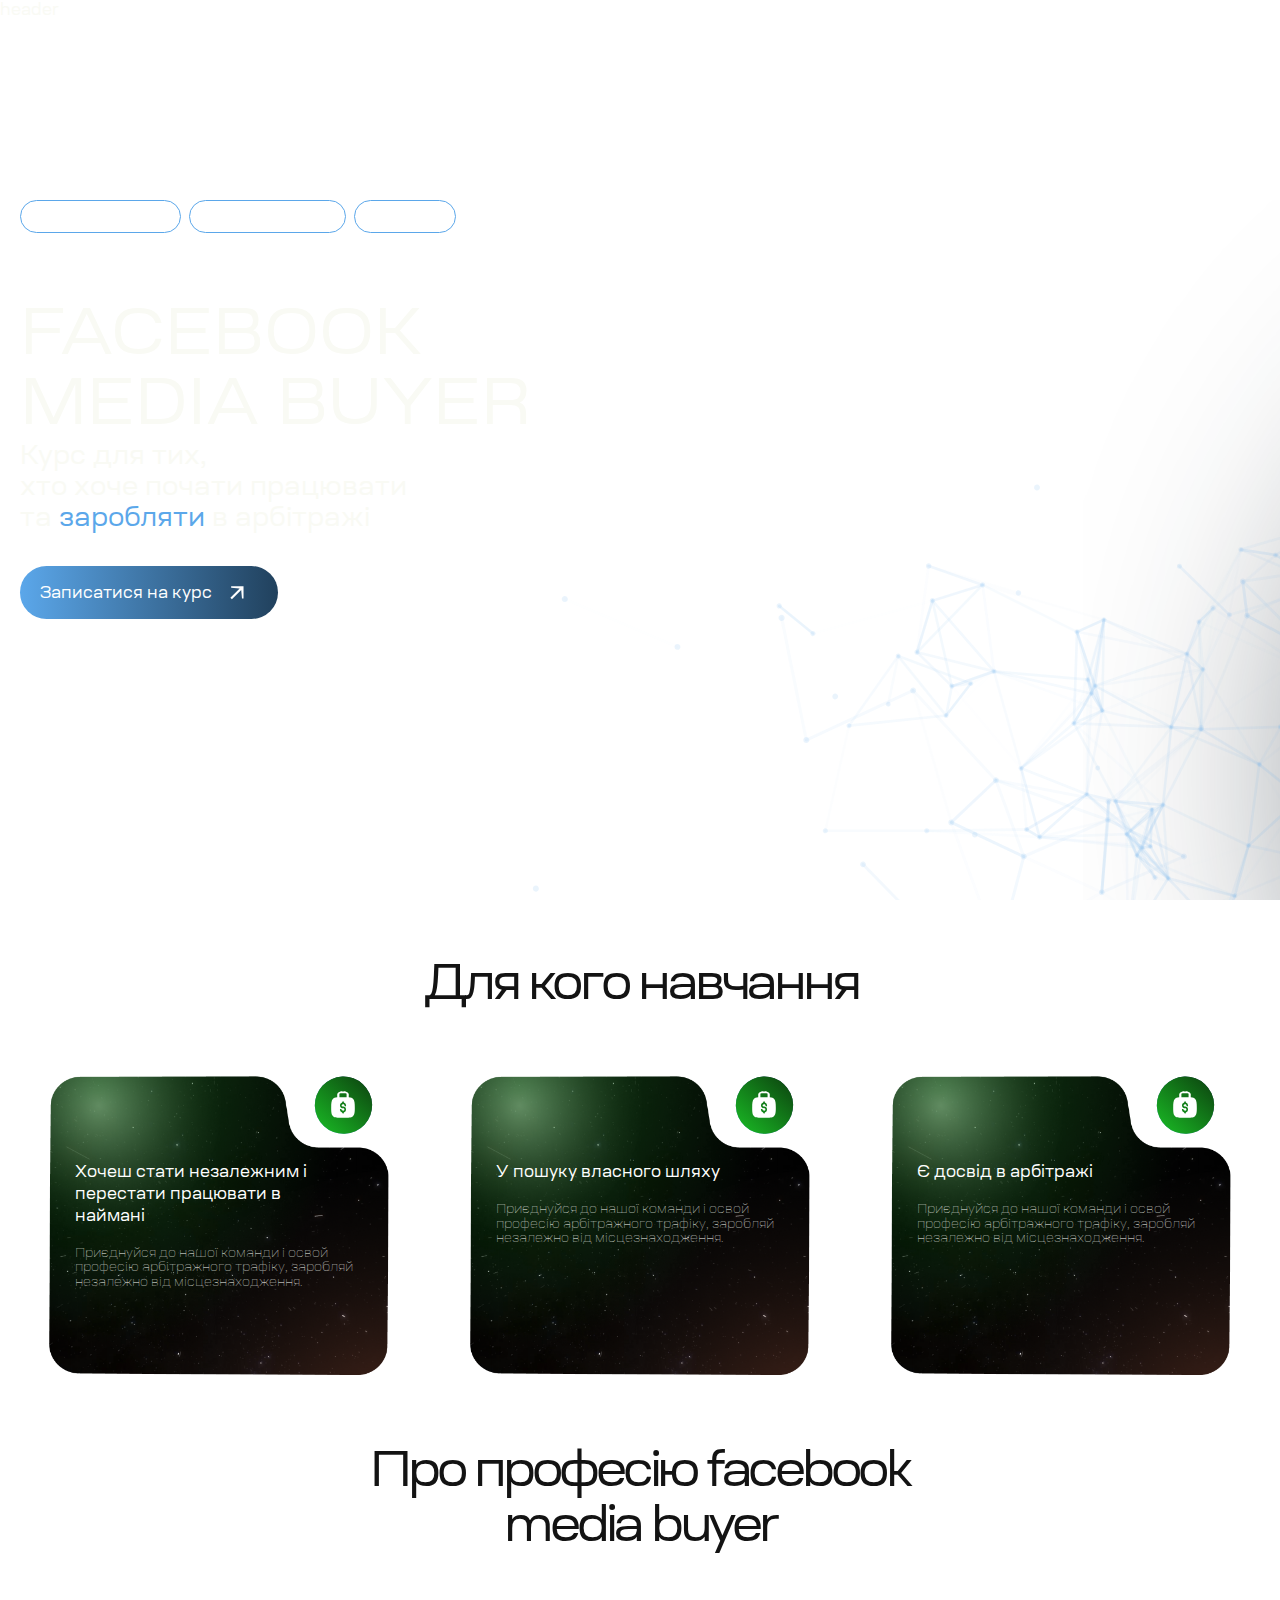
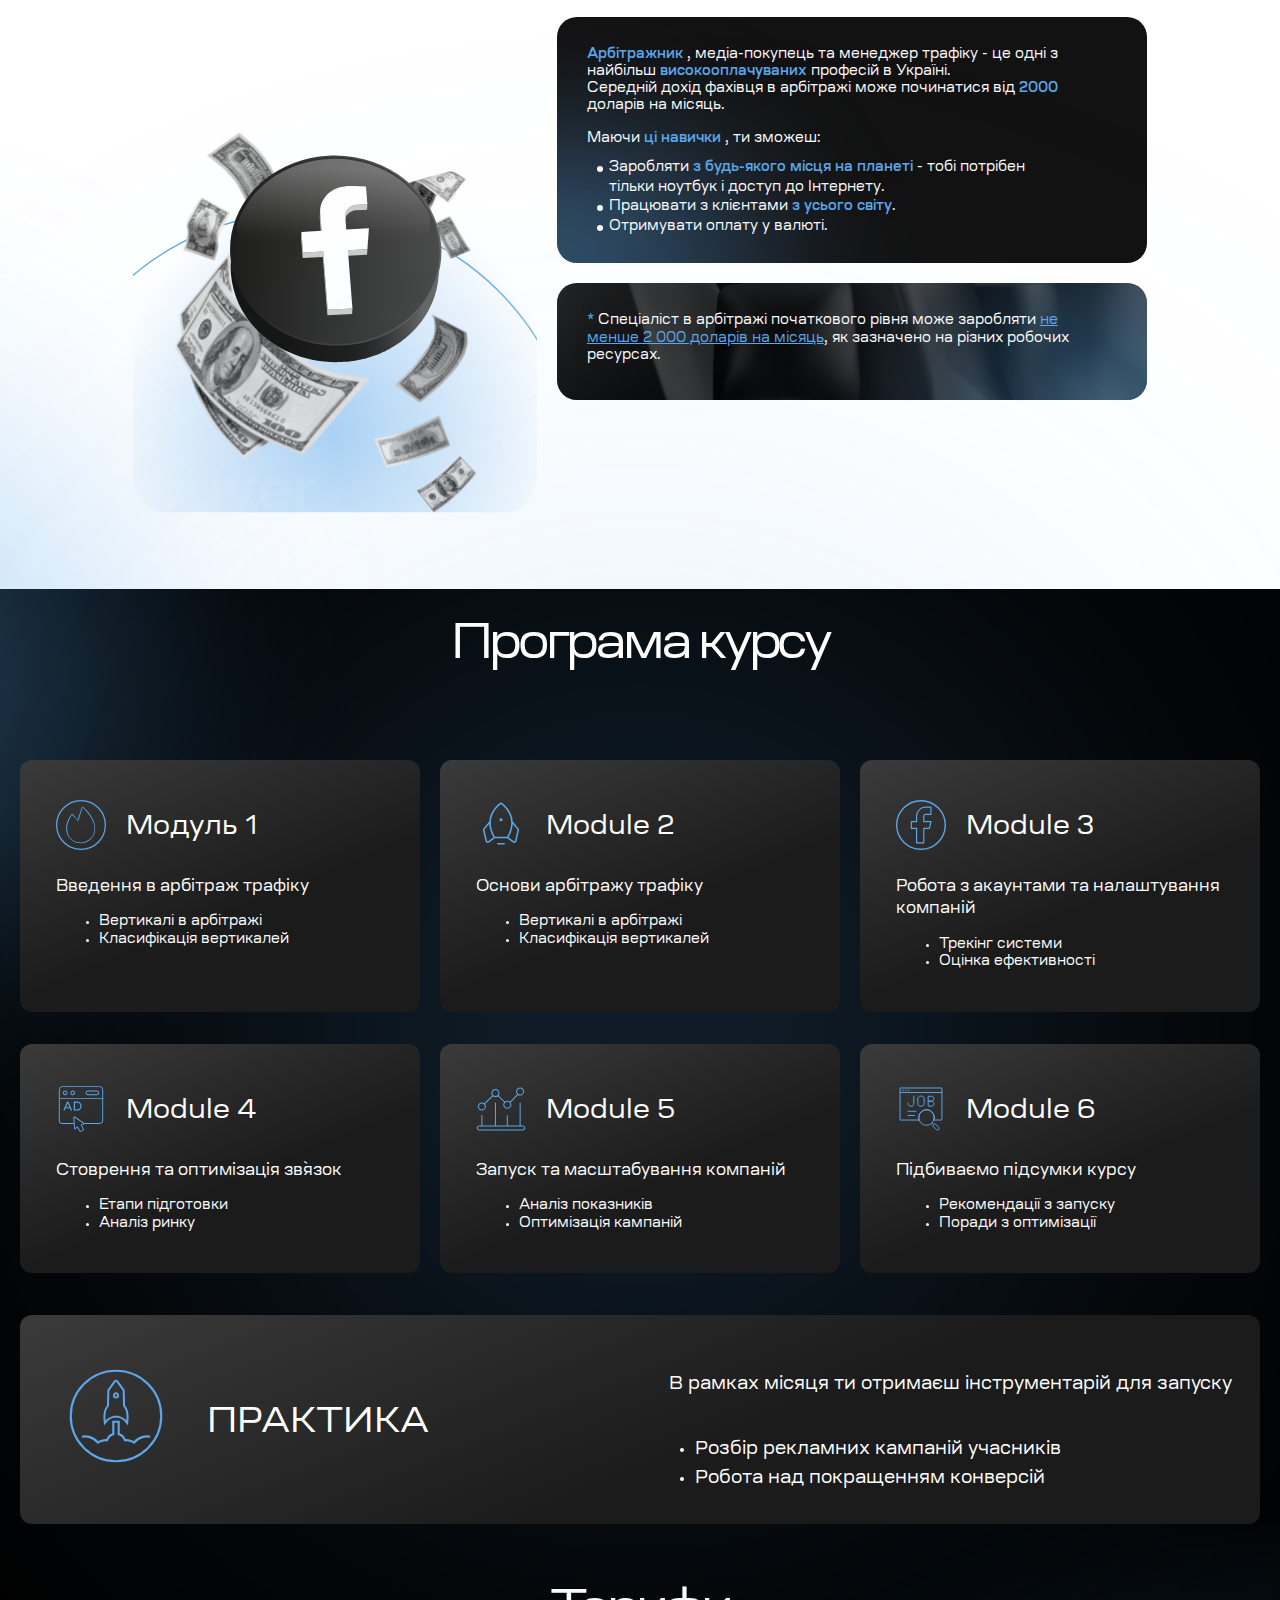
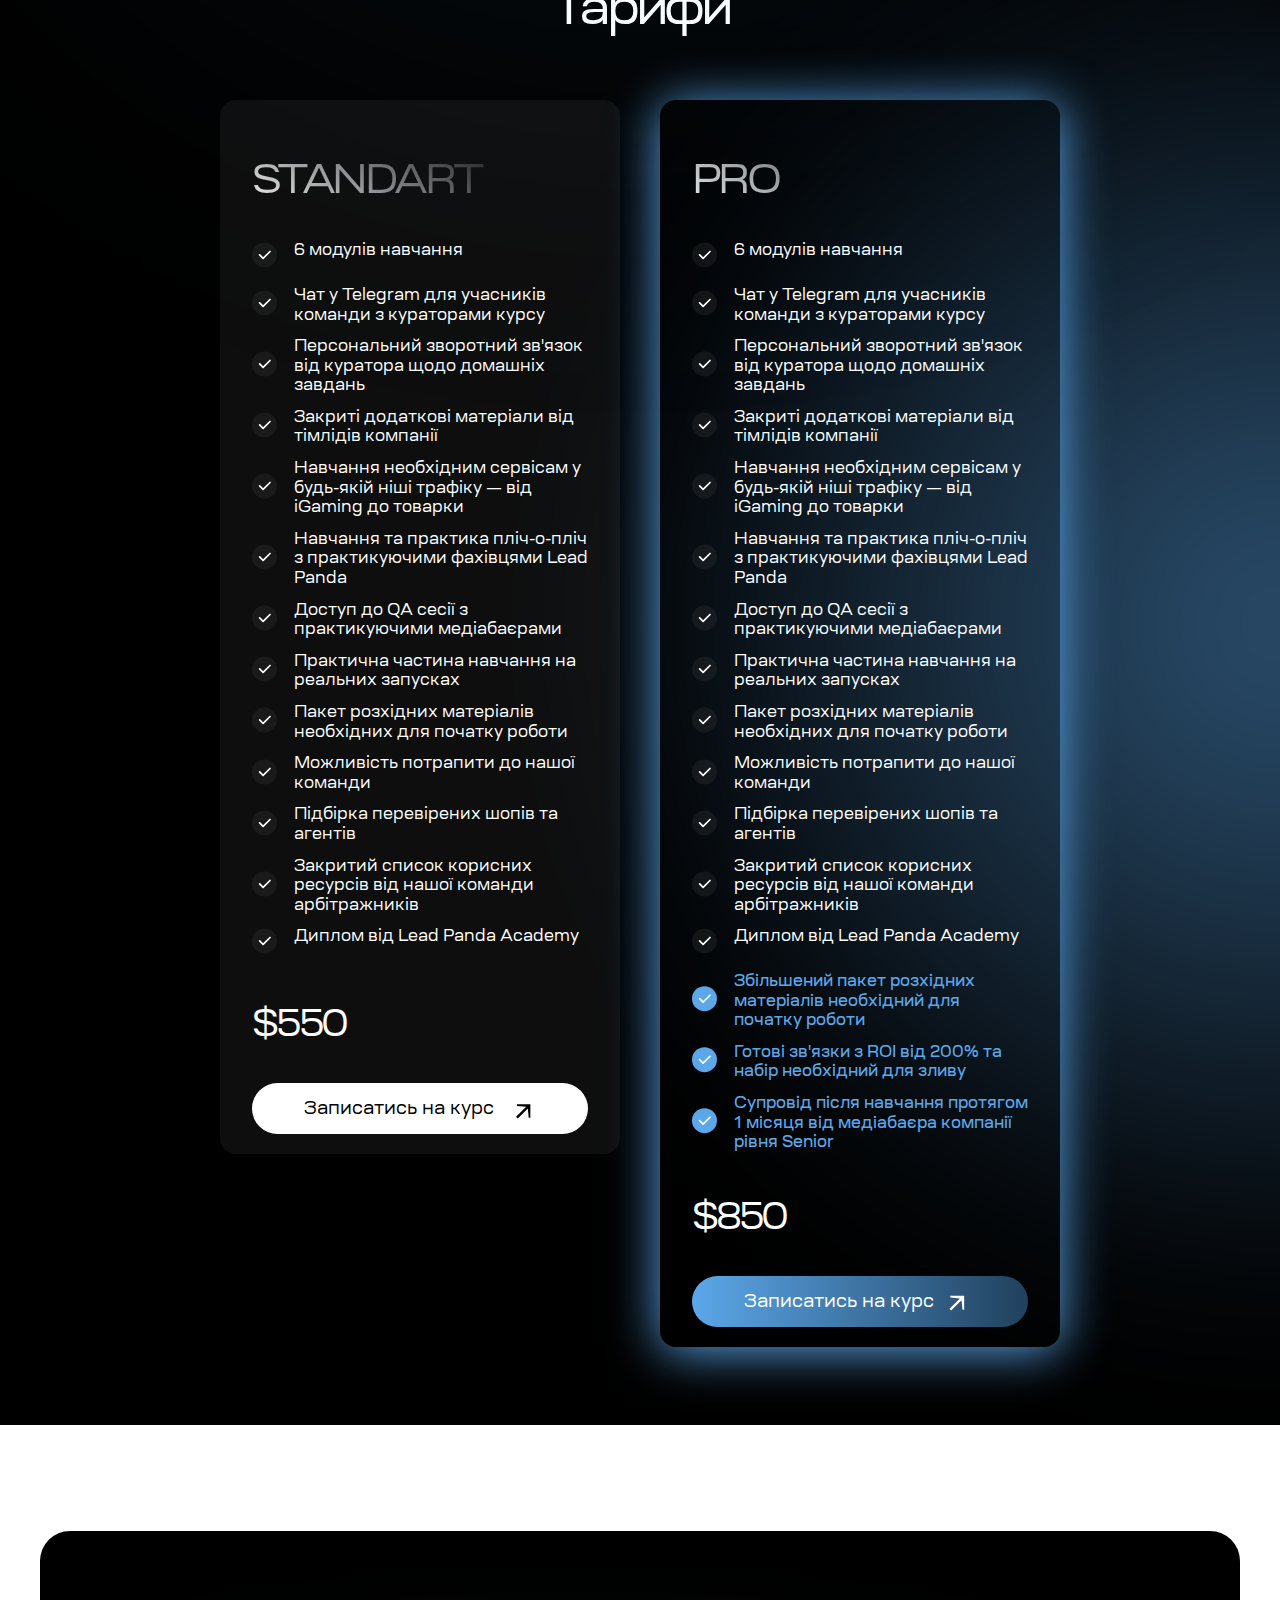
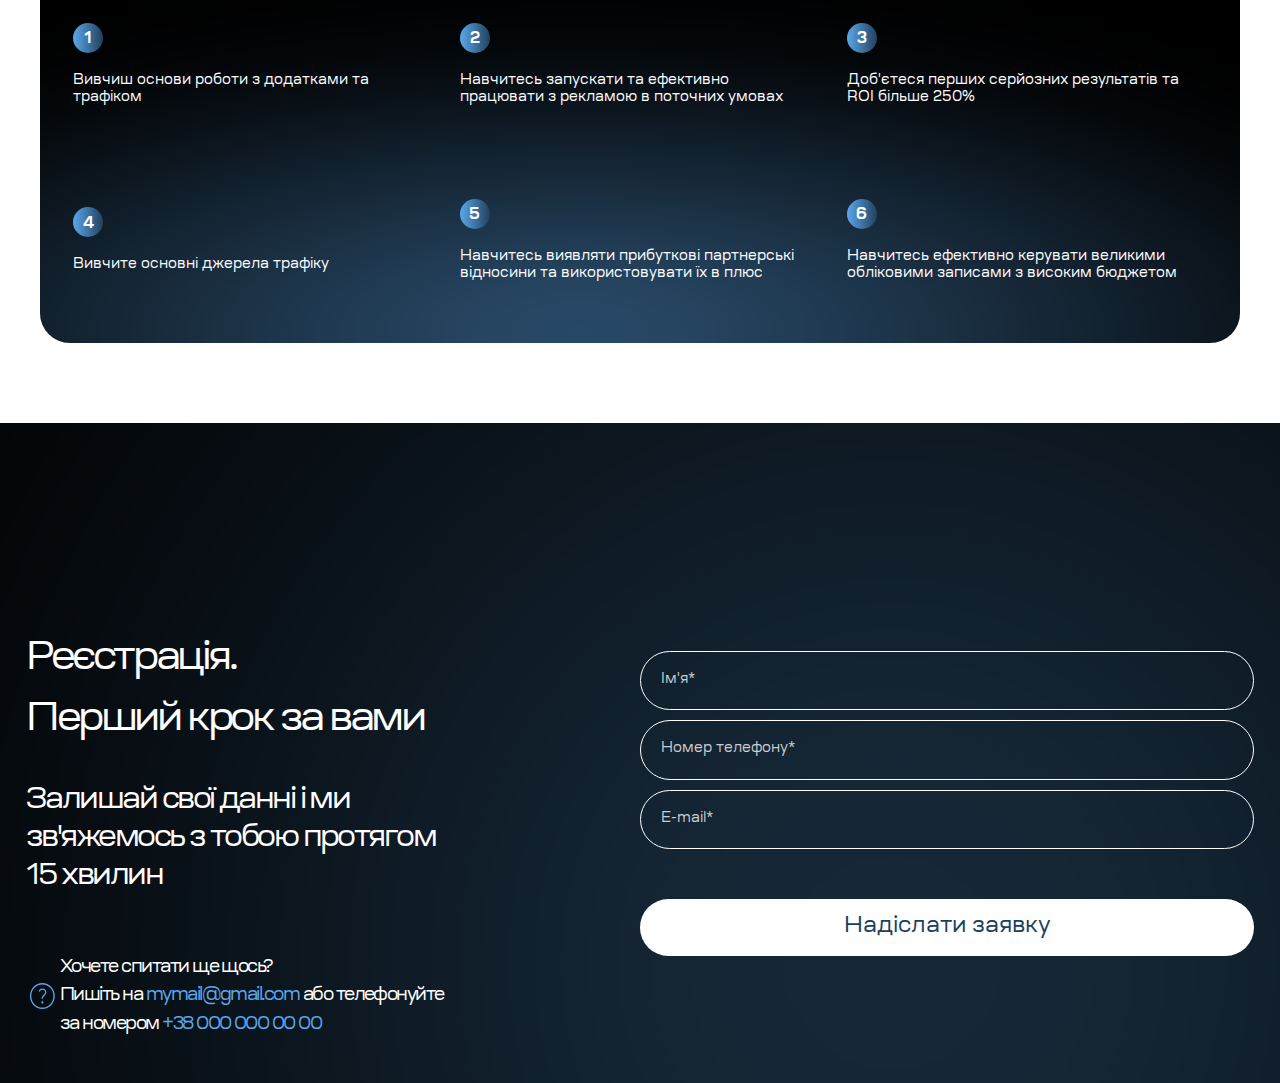
==== commit eaf94dd4: "Push project" ====
--- a/facebook.html
+++ b/facebook.html
@@ -93,12 +93,32 @@
                     заробляй незалежно від місцезнаходження.</p>
             </div>
             <div class="features__item-background">
-                <!--                <img src="./images/features_bg.png" alt="">-->
+                <img src="./images/features_bg.png" alt="">
             </div>
         </div>
         <div class="features__item features__item-big">
             <div class="features__icon">
-                <img src="./images/icon_rocket.svg" alt="Иконка собственного пути">
+                <svg width="88" height="88" viewBox="0 0 88 88" fill="none" xmlns="http://www.w3.org/2000/svg">
+                    <circle cx="44.5135" cy="44.2543" r="31.5" transform="rotate(-47.2458 44.5135 44.2543)"
+                            fill="url(#paint0_linear_655_43860)"/>
+                    <circle cx="44.5135" cy="44.2543" r="31.5" transform="rotate(-47.2458 44.5135 44.2543)"
+                            fill="url(#paint1_linear_655_43860)"/>
+                    <path fill-rule="evenodd" clip-rule="evenodd"
+                          d="M44.3023 29.0494H43.6977C42.529 29.0494 42.0513 28.9382 41.2791 29.0494C40.4627 29.1662 39.452 29.7035 38.8605 30.3361C38.2677 30.9702 37.7604 31.3944 37.6512 32.2662C37.5771 32.8599 37.6564 34.2676 37.6512 35.4829C35.0226 35.5761 33.9099 36.2394 32.814 37.4129C31.2904 39.0411 31 41.8198 31 47.0631C31 52.3065 31.2904 54.4418 32.814 56.07C34.3376 57.6982 36.3768 58 41.2791 58H46.7209C51.6232 58 53.6637 57.6996 55.186 56.07C56.7083 54.4404 57 52.3065 57 47.0631C57 41.8198 56.7096 39.0411 55.186 37.4129C54.0901 36.2394 52.9774 35.5747 50.3488 35.4829C50.3436 34.2663 50.4242 32.8585 50.3488 32.2662C50.2396 31.393 49.7323 30.9688 49.1395 30.3361C48.548 29.7021 47.5373 29.1662 46.7209 29.0494C45.9487 28.9382 45.4697 29.0494 44.3023 29.0494ZM47.9302 35.4829C47.9237 34.3052 47.9887 33.3809 47.9302 32.9095C47.8483 32.2685 48.0992 31.8036 47.9302 31.6228C47.7612 31.4421 47.3215 31.0671 46.7209 30.9795C46.0943 30.8905 45.5555 30.9795 44.3023 30.9795C43.0491 30.9795 41.907 30.8891 41.2791 30.9795C40.6798 31.0657 40.2388 31.4407 40.0698 31.6228C39.9008 31.805 40.1517 32.2685 40.0698 32.9095C40.0113 33.3823 40.075 34.3052 40.0698 35.4829C40.5794 35.4801 40.7071 35.482 41.2791 35.4829H46.7209C47.2947 35.4829 47.4224 35.481 47.9302 35.4829ZM44.3023 39.9863C44.5609 39.9863 44.7241 40.4341 44.907 40.6297C45.0898 40.8252 44.907 40.9964 44.907 41.273C46.3227 41.654 47.3256 42.8351 47.3256 44.4897C47.3256 44.7663 47.5084 44.9375 47.3256 45.1331C47.1427 45.3287 46.9795 45.7764 46.7209 45.7764C46.4623 45.7764 46.2991 45.3287 46.1163 45.1331C45.9334 44.9375 45.5116 44.7663 45.5116 44.4897C45.5116 43.9558 45.3735 43.203 44.3023 43.203C43.2311 43.203 42.4884 43.9558 42.4884 44.4897C42.4884 45.0237 43.2311 45.7764 44.3023 45.7764C46.1028 45.7764 47.3256 46.9673 47.3256 48.9932C47.3256 50.6478 46.3227 51.8275 44.907 52.2099C44.907 52.4865 45.0898 52.6577 44.907 52.8532C44.7241 53.0488 44.5609 53.4966 44.3023 53.4966C44.0437 53.4966 43.2759 53.0488 43.093 52.8532C42.9102 52.6577 43.093 52.4865 43.093 52.2099C41.6773 51.8289 40.6744 50.6478 40.6744 48.9932C40.6744 48.7166 40.4916 48.5454 40.6744 48.3498C40.8573 48.1542 41.0205 48.3498 41.2791 48.3498C41.5377 48.3498 41.7009 48.1542 41.8837 48.3498C42.0666 48.5454 42.4884 48.7166 42.4884 48.9932C42.4884 49.5271 43.2311 50.2799 44.3023 50.2799C45.3735 50.2799 45.5116 49.5271 45.5116 48.9932C45.5116 48.4592 45.3735 47.7065 44.3023 47.7065C42.5018 47.7065 40.6744 46.5156 40.6744 44.4897C40.6744 42.8351 41.6773 41.654 43.093 41.273C43.093 40.9964 42.9102 40.8252 43.093 40.6297C43.2759 40.4341 44.0437 39.9863 44.3023 39.9863Z"
+                          fill="white"/>
+                    <defs>
+                        <linearGradient id="paint0_linear_655_43860" x1="13.0135" y1="44.2543" x2="76.0135" y2="44.2543"
+                                        gradientUnits="userSpaceOnUse">
+                            <stop stop-color="#5BA7EA"/>
+                            <stop offset="1" stop-color="#21415D"/>
+                        </linearGradient>
+                        <linearGradient id="paint1_linear_655_43860" x1="13.0135" y1="44.2543" x2="76.0135" y2="44.2543"
+                                        gradientUnits="userSpaceOnUse">
+                            <stop stop-color="#18AB22"/>
+                            <stop offset="1" stop-color="#0E5212"/>
+                        </linearGradient>
+                    </defs>
+                </svg>
             </div>
             <div class="features__content">
                 <div class="features__item-title">У пошуку власного шляху</div>
@@ -116,7 +136,27 @@
         </div>
         <div class="features__item">
             <div class="features__icon">
-                <img src="./images/icon_fire.svg" alt="Иконка опыта">
+                <svg width="88" height="88" viewBox="0 0 88 88" fill="none" xmlns="http://www.w3.org/2000/svg">
+                    <circle cx="44.5135" cy="44.2543" r="31.5" transform="rotate(-47.2458 44.5135 44.2543)"
+                            fill="url(#paint0_linear_655_43860)"/>
+                    <circle cx="44.5135" cy="44.2543" r="31.5" transform="rotate(-47.2458 44.5135 44.2543)"
+                            fill="url(#paint1_linear_655_43860)"/>
+                    <path fill-rule="evenodd" clip-rule="evenodd"
+                          d="M44.3023 29.0494H43.6977C42.529 29.0494 42.0513 28.9382 41.2791 29.0494C40.4627 29.1662 39.452 29.7035 38.8605 30.3361C38.2677 30.9702 37.7604 31.3944 37.6512 32.2662C37.5771 32.8599 37.6564 34.2676 37.6512 35.4829C35.0226 35.5761 33.9099 36.2394 32.814 37.4129C31.2904 39.0411 31 41.8198 31 47.0631C31 52.3065 31.2904 54.4418 32.814 56.07C34.3376 57.6982 36.3768 58 41.2791 58H46.7209C51.6232 58 53.6637 57.6996 55.186 56.07C56.7083 54.4404 57 52.3065 57 47.0631C57 41.8198 56.7096 39.0411 55.186 37.4129C54.0901 36.2394 52.9774 35.5747 50.3488 35.4829C50.3436 34.2663 50.4242 32.8585 50.3488 32.2662C50.2396 31.393 49.7323 30.9688 49.1395 30.3361C48.548 29.7021 47.5373 29.1662 46.7209 29.0494C45.9487 28.9382 45.4697 29.0494 44.3023 29.0494ZM47.9302 35.4829C47.9237 34.3052 47.9887 33.3809 47.9302 32.9095C47.8483 32.2685 48.0992 31.8036 47.9302 31.6228C47.7612 31.4421 47.3215 31.0671 46.7209 30.9795C46.0943 30.8905 45.5555 30.9795 44.3023 30.9795C43.0491 30.9795 41.907 30.8891 41.2791 30.9795C40.6798 31.0657 40.2388 31.4407 40.0698 31.6228C39.9008 31.805 40.1517 32.2685 40.0698 32.9095C40.0113 33.3823 40.075 34.3052 40.0698 35.4829C40.5794 35.4801 40.7071 35.482 41.2791 35.4829H46.7209C47.2947 35.4829 47.4224 35.481 47.9302 35.4829ZM44.3023 39.9863C44.5609 39.9863 44.7241 40.4341 44.907 40.6297C45.0898 40.8252 44.907 40.9964 44.907 41.273C46.3227 41.654 47.3256 42.8351 47.3256 44.4897C47.3256 44.7663 47.5084 44.9375 47.3256 45.1331C47.1427 45.3287 46.9795 45.7764 46.7209 45.7764C46.4623 45.7764 46.2991 45.3287 46.1163 45.1331C45.9334 44.9375 45.5116 44.7663 45.5116 44.4897C45.5116 43.9558 45.3735 43.203 44.3023 43.203C43.2311 43.203 42.4884 43.9558 42.4884 44.4897C42.4884 45.0237 43.2311 45.7764 44.3023 45.7764C46.1028 45.7764 47.3256 46.9673 47.3256 48.9932C47.3256 50.6478 46.3227 51.8275 44.907 52.2099C44.907 52.4865 45.0898 52.6577 44.907 52.8532C44.7241 53.0488 44.5609 53.4966 44.3023 53.4966C44.0437 53.4966 43.2759 53.0488 43.093 52.8532C42.9102 52.6577 43.093 52.4865 43.093 52.2099C41.6773 51.8289 40.6744 50.6478 40.6744 48.9932C40.6744 48.7166 40.4916 48.5454 40.6744 48.3498C40.8573 48.1542 41.0205 48.3498 41.2791 48.3498C41.5377 48.3498 41.7009 48.1542 41.8837 48.3498C42.0666 48.5454 42.4884 48.7166 42.4884 48.9932C42.4884 49.5271 43.2311 50.2799 44.3023 50.2799C45.3735 50.2799 45.5116 49.5271 45.5116 48.9932C45.5116 48.4592 45.3735 47.7065 44.3023 47.7065C42.5018 47.7065 40.6744 46.5156 40.6744 44.4897C40.6744 42.8351 41.6773 41.654 43.093 41.273C43.093 40.9964 42.9102 40.8252 43.093 40.6297C43.2759 40.4341 44.0437 39.9863 44.3023 39.9863Z"
+                          fill="white"/>
+                    <defs>
+                        <linearGradient id="paint0_linear_655_43860" x1="13.0135" y1="44.2543" x2="76.0135" y2="44.2543"
+                                        gradientUnits="userSpaceOnUse">
+                            <stop stop-color="#5BA7EA"/>
+                            <stop offset="1" stop-color="#21415D"/>
+                        </linearGradient>
+                        <linearGradient id="paint1_linear_655_43860" x1="13.0135" y1="44.2543" x2="76.0135" y2="44.2543"
+                                        gradientUnits="userSpaceOnUse">
+                            <stop stop-color="#18AB22"/>
+                            <stop offset="1" stop-color="#0E5212"/>
+                        </linearGradient>
+                    </defs>
+                </svg>
             </div>
             <div class="features__content">
                 <div class="features__item-title">Є досвід в арбітражі</div>
@@ -189,20 +229,22 @@
     </div>
 </section>
 
-<section class="course-program">
-
-    <div class="wrap">
-        <div class="course-program__title">Програма курсу</div>
-        <!--    <div class="course-program__list"></div>-->
-        <div class="panel-group" id="accordion" role="tablist" aria-multiselectable="true">
-            <!-- Панель 1 -->
-            <div class="panel panel-default">
-                <div class="panel-heading" role="tab" id="headingOne">
-                    <div class="panel-title">
-                        <a class="panel-title-open-button d-md-none" role="button" data-toggle="collapse"
-                           data-parent="#accordion"
-                           href="#collapseOne"
-                           aria-expanded="false" aria-controls="collapseOne">
+
+<div class="course-price-wrap">
+    <section class="course-program">
+
+        <div class="wrap">
+            <div class="course-program__title">Програма курсу</div>
+            <!--    <div class="course-program__list"></div>-->
+            <div class="panel-group" id="accordion" role="tablist" aria-multiselectable="true">
+                <!-- Панель 1 -->
+                <div class="panel panel-default">
+                    <div class="panel-heading" role="tab" id="headingOne">
+                        <div class="panel-title">
+                            <a class="panel-title-open-button d-md-none" role="button" data-toggle="collapse"
+                               data-parent="#accordion"
+                               href="#collapseOne"
+                               aria-expanded="false" aria-controls="collapseOne">
                             <span>
                                 <svg width="60" height="60" viewBox="0 0 60 60" fill="none"
                                      xmlns="http://www.w3.org/2000/svg">
@@ -218,15 +260,15 @@
                                     </defs>
                                 </svg>
                             </span>
-                            <div class="panel-title-text">Введення в арбітраж трафіку</div>
-                            <svg class="open-icon" width="30" height="30" viewBox="0 0 30 30" fill="none"
-                                 xmlns="http://www.w3.org/2000/svg">
-                                <circle cx="15" cy="15" r="14.5" stroke="currentColor"/>
-                                <path d="M10.8327 13.3333L14.9993 17.5L19.166 13.3333" stroke="white" stroke-width="1.5"
-                                      stroke-linecap="round" stroke-linejoin="round"/>
-                            </svg>
-                        </a>
-                        <div class="panel-title-open-button d-none d-md-flex">
+                                <div class="panel-title-text">Введення в арбітраж трафіку</div>
+                                <svg class="open-icon" width="30" height="30" viewBox="0 0 30 30" fill="none"
+                                     xmlns="http://www.w3.org/2000/svg">
+                                    <circle cx="15" cy="15" r="14.5" stroke="currentColor"/>
+                                    <path d="M10.8327 13.3333L14.9993 17.5L19.166 13.3333" stroke="white" stroke-width="1.5"
+                                          stroke-linecap="round" stroke-linejoin="round"/>
+                                </svg>
+                            </a>
+                            <div class="panel-title-open-button d-none d-md-flex">
                             <span>
                                 <svg width="60" height="60" viewBox="0 0 60 60" fill="none"
                                      xmlns="http://www.w3.org/2000/svg">
@@ -242,30 +284,30 @@
                                     </defs>
                                 </svg>
                             </span>
-                            <div class="panel-title-text">Модуль 1</div>
-                        </div>
-                    </div>
-                </div>
-                <div id="collapseOne" class="panel-collapse collapse" role="tabpanel" aria-labelledby="headingOne">
-                    <div class="panel-body">
-                        <div class="panel-body-title d-none d-md-block">
-                            Введення в арбітраж трафіку
-                        </div>
-                        <ul>
-                            <li>Вертикалі в арбітражі</li>
-                            <li>Класифікація вертикалей</li>
-                        </ul>
-                    </div>
-                </div>
-            </div>
-            <!-- Панель 2 -->
-            <div class="panel panel-default">
-                <div class="panel-heading" role="tab" id="headingTwo">
-                    <div class="panel-title">
-                        <a class="panel-title-open-button d-md-none" role="button" data-toggle="collapse"
-                           data-parent="#accordion"
-                           href="#collapseTwo"
-                           aria-expanded="false" aria-controls="collapseTwo">
+                                <div class="panel-title-text">Модуль 1</div>
+                            </div>
+                        </div>
+                    </div>
+                    <div id="collapseOne" class="panel-collapse collapse" role="tabpanel" aria-labelledby="headingOne">
+                        <div class="panel-body">
+                            <div class="panel-body-title d-none d-md-block">
+                                Введення в арбітраж трафіку
+                            </div>
+                            <ul>
+                                <li>Вертикалі в арбітражі</li>
+                                <li>Класифікація вертикалей</li>
+                            </ul>
+                        </div>
+                    </div>
+                </div>
+                <!-- Панель 2 -->
+                <div class="panel panel-default">
+                    <div class="panel-heading" role="tab" id="headingTwo">
+                        <div class="panel-title">
+                            <a class="panel-title-open-button d-md-none" role="button" data-toggle="collapse"
+                               data-parent="#accordion"
+                               href="#collapseTwo"
+                               aria-expanded="false" aria-controls="collapseTwo">
                             <span>
                                     <svg width="30" height="30" viewBox="0 0 30 30" fill="none"
                                          xmlns="http://www.w3.org/2000/svg">
@@ -274,15 +316,15 @@
                                     </svg>
 
                                 </span>
-                            <div class="panel-title-text">Вертикалі та їх особливості</div>
-                            <svg class="open-icon" width="30" height="30" viewBox="0 0 30 30" fill="none"
-                                 xmlns="http://www.w3.org/2000/svg">
-                                <circle cx="15" cy="15" r="14.5" stroke="currentColor"/>
-                                <path d="M10.8327 13.3333L14.9993 17.5L19.166 13.3333" stroke="white" stroke-width="1.5"
-                                      stroke-linecap="round" stroke-linejoin="round"/>
-                            </svg>
-                        </a>
-                        <div class="panel-title-open-button d-none d-md-flex">
+                                <div class="panel-title-text">Вертикалі та їх особливості</div>
+                                <svg class="open-icon" width="30" height="30" viewBox="0 0 30 30" fill="none"
+                                     xmlns="http://www.w3.org/2000/svg">
+                                    <circle cx="15" cy="15" r="14.5" stroke="currentColor"/>
+                                    <path d="M10.8327 13.3333L14.9993 17.5L19.166 13.3333" stroke="white" stroke-width="1.5"
+                                          stroke-linecap="round" stroke-linejoin="round"/>
+                                </svg>
+                            </a>
+                            <div class="panel-title-open-button d-none d-md-flex">
                             <span>
                                    <svg width="30" height="30" viewBox="0 0 30 30" fill="none"
                                         xmlns="http://www.w3.org/2000/svg">
@@ -291,30 +333,30 @@
                                     </svg>
 
                                 </span>
-                            <div class="panel-title-text">Module 2</div>
-                        </div>
-                    </div>
-                </div>
-                <div id="collapseTwo" class="panel-collapse collapse" role="tabpanel" aria-labelledby="headingTwo">
-                    <div class="panel-body">
-                        <div class="panel-body-title d-none d-md-block">
-                            Основи арбітражу трафіку
-                        </div>
-                        <ul>
-                            <li>Вертикалі в арбітражі</li>
-                            <li>Класифікація вертикалей</li>
-                        </ul>
-                    </div>
-                </div>
-            </div>
-            <!-- Панель 3 -->
-            <div class="panel panel-default">
-                <div class="panel-heading" role="tab" id="headingThree">
-                    <div class="panel-title">
-                        <a class="panel-title-open-button d-md-none" role="button" data-toggle="collapse"
-                           data-parent="#accordion"
-                           href="#collapseThree"
-                           aria-expanded="false" aria-controls="collapseThree">
+                                <div class="panel-title-text">Module 2</div>
+                            </div>
+                        </div>
+                    </div>
+                    <div id="collapseTwo" class="panel-collapse collapse" role="tabpanel" aria-labelledby="headingTwo">
+                        <div class="panel-body">
+                            <div class="panel-body-title d-none d-md-block">
+                                Основи арбітражу трафіку
+                            </div>
+                            <ul>
+                                <li>Вертикалі в арбітражі</li>
+                                <li>Класифікація вертикалей</li>
+                            </ul>
+                        </div>
+                    </div>
+                </div>
+                <!-- Панель 3 -->
+                <div class="panel panel-default">
+                    <div class="panel-heading" role="tab" id="headingThree">
+                        <div class="panel-title">
+                            <a class="panel-title-open-button d-md-none" role="button" data-toggle="collapse"
+                               data-parent="#accordion"
+                               href="#collapseThree"
+                               aria-expanded="false" aria-controls="collapseThree">
                             <span>
                                     <svg width="60" height="60" viewBox="0 0 60 60" fill="none"
                                          xmlns="http://www.w3.org/2000/svg">
@@ -330,15 +372,15 @@
     </defs>
 </svg>
                             </span>
-                            <div class="panel-title-text">Інструменти для роботи з facebook</div>
-                            <svg class="open-icon" width="30" height="30" viewBox="0 0 30 30" fill="none"
-                                 xmlns="http://www.w3.org/2000/svg">
-                                <circle cx="15" cy="15" r="14.5" stroke="currentColor"/>
-                                <path d="M10.8327 13.3333L14.9993 17.5L19.166 13.3333" stroke="white" stroke-width="1.5"
-                                      stroke-linecap="round" stroke-linejoin="round"/>
-                            </svg>
-                        </a>
-                        <div class="panel-title-open-button d-none d-md-flex">
+                                <div class="panel-title-text">Інструменти для роботи з facebook</div>
+                                <svg class="open-icon" width="30" height="30" viewBox="0 0 30 30" fill="none"
+                                     xmlns="http://www.w3.org/2000/svg">
+                                    <circle cx="15" cy="15" r="14.5" stroke="currentColor"/>
+                                    <path d="M10.8327 13.3333L14.9993 17.5L19.166 13.3333" stroke="white" stroke-width="1.5"
+                                          stroke-linecap="round" stroke-linejoin="round"/>
+                                </svg>
+                            </a>
+                            <div class="panel-title-open-button d-none d-md-flex">
                             <span>
                                     <svg width="60" height="60" viewBox="0 0 60 60" fill="none"
                                          xmlns="http://www.w3.org/2000/svg">
@@ -354,31 +396,31 @@
     </defs>
 </svg>
                             </span>
-                            <div class="panel-title-text">Module 3</div>
-                        </div>
-
-                    </div>
-                </div>
-                <div id="collapseThree" class="panel-collapse collapse" role="tabpanel" aria-labelledby="headingThree">
-                    <div class="panel-body">
-                        <div class="panel-body-title">
-                            Робота з акаунтами та налаштування компаній
-                        </div>
-                        <ul>
-                            <li>Трекінг системи</li>
-                            <li>Оцінка ефективності</li>
-                        </ul>
-                    </div>
-                </div>
-            </div>
-            <!-- Панель 4 -->
-            <div class="panel panel-default">
-                <div class="panel-heading" role="tab" id="headingFour">
-                    <div class="panel-title">
-                        <a class="panel-title-open-button d-md-none" role="button" data-toggle="collapse"
-                           data-parent="#accordion"
-                           href="#collapseFour"
-                           aria-expanded="false" aria-controls="collapseFour">
+                                <div class="panel-title-text">Module 3</div>
+                            </div>
+
+                        </div>
+                    </div>
+                    <div id="collapseThree" class="panel-collapse collapse" role="tabpanel" aria-labelledby="headingThree">
+                        <div class="panel-body">
+                            <div class="panel-body-title">
+                                Робота з акаунтами та налаштування компаній
+                            </div>
+                            <ul>
+                                <li>Трекінг системи</li>
+                                <li>Оцінка ефективності</li>
+                            </ul>
+                        </div>
+                    </div>
+                </div>
+                <!-- Панель 4 -->
+                <div class="panel panel-default">
+                    <div class="panel-heading" role="tab" id="headingFour">
+                        <div class="panel-title">
+                            <a class="panel-title-open-button d-md-none" role="button" data-toggle="collapse"
+                               data-parent="#accordion"
+                               href="#collapseFour"
+                               aria-expanded="false" aria-controls="collapseFour">
                                 <span>
                                     <svg width="60" height="60" viewBox="0 0 60 60" fill="none"
                                          xmlns="http://www.w3.org/2000/svg">
@@ -396,16 +438,16 @@
           fill="#5BA7EA"/>
 </svg>
                                 </span>
-                            <div class="panel-title-text">Работа з акаунтами</div>
-                            <svg class="open-icon" width="30" height="30" viewBox="0 0 30 30" fill="none"
-                                 xmlns="http://www.w3.org/2000/svg">
-                                <circle cx="15" cy="15" r="14.5" stroke="currentColor"/>
-                                <path d="M10.8327 13.3333L14.9993 17.5L19.166 13.3333" stroke="white" stroke-width="1.5"
-                                      stroke-linecap="round" stroke-linejoin="round"/>
-                            </svg>
-
-                        </a>
-                        <div class="panel-title-open-button d-none d-md-flex">
+                                <div class="panel-title-text">Работа з акаунтами</div>
+                                <svg class="open-icon" width="30" height="30" viewBox="0 0 30 30" fill="none"
+                                     xmlns="http://www.w3.org/2000/svg">
+                                    <circle cx="15" cy="15" r="14.5" stroke="currentColor"/>
+                                    <path d="M10.8327 13.3333L14.9993 17.5L19.166 13.3333" stroke="white" stroke-width="1.5"
+                                          stroke-linecap="round" stroke-linejoin="round"/>
+                                </svg>
+
+                            </a>
+                            <div class="panel-title-open-button d-none d-md-flex">
                             <span>
                                 <svg width="60" height="60" viewBox="0 0 60 60" fill="none"
                                      xmlns="http://www.w3.org/2000/svg">
@@ -423,32 +465,32 @@
           fill="#5BA7EA"/>
 </svg>
                             </span>
-                            <div class="panel-title-text">Module 4</div>
-                        </div>
-                    </div>
-                </div>
-
-
-                <div id="collapseFour" class="panel-collapse collapse" role="tabpanel" aria-labelledby="headingFour">
-                    <div class="panel-body">
-                        <div class="panel-body-title">
-                            Стоврення та оптимізація зв`язок
-                        </div>
-                        <ul>
-                            <li>Етапи підготовки</li>
-                            <li>Аналіз ринку</li>
-                        </ul>
-                    </div>
-                </div>
-            </div>
-            <!-- Панель 5 -->
-            <div class="panel panel-default">
-                <div class="panel-heading" role="tab" id="headingFive">
-                    <div class="panel-title">
-                        <a class="panel-title-open-button d-md-none" role="button" data-toggle="collapse"
-                           data-parent="#accordion"
-                           href="#collapseFive"
-                           aria-expanded="false" aria-controls="collapseFive">
+                                <div class="panel-title-text">Module 4</div>
+                            </div>
+                        </div>
+                    </div>
+
+
+                    <div id="collapseFour" class="panel-collapse collapse" role="tabpanel" aria-labelledby="headingFour">
+                        <div class="panel-body">
+                            <div class="panel-body-title">
+                                Стоврення та оптимізація зв`язок
+                            </div>
+                            <ul>
+                                <li>Етапи підготовки</li>
+                                <li>Аналіз ринку</li>
+                            </ul>
+                        </div>
+                    </div>
+                </div>
+                <!-- Панель 5 -->
+                <div class="panel panel-default">
+                    <div class="panel-heading" role="tab" id="headingFive">
+                        <div class="panel-title">
+                            <a class="panel-title-open-button d-md-none" role="button" data-toggle="collapse"
+                               data-parent="#accordion"
+                               href="#collapseFive"
+                               aria-expanded="false" aria-controls="collapseFive">
                     <span>
                         <svg width="60" height="60" viewBox="0 0 60 60" fill="none" xmlns="http://www.w3.org/2000/svg">
     <path d="M52.9433 13.8585C55.6245 13.8585 57.8059 11.6831 57.8059 9.00896C57.8059 6.32771 55.6244 4.14697 52.9433 4.14697C50.2698 4.14697 48.0943 6.32783 48.0943 9.00896C48.0943 10.3018 48.6059 11.4751 49.4333 12.3453L40.6999 21.2738C39.8544 20.5637 38.7657 20.1342 37.5778 20.1342C36.4565 20.1342 35.4256 20.5213 34.6033 21.1646L27.1953 13.7566C27.806 12.946 28.1725 11.9426 28.1725 10.8531C28.1725 8.17189 25.9917 5.99057 23.3105 5.99057C20.637 5.99057 18.4616 8.17201 18.4616 10.8531C18.4616 11.934 18.8214 12.9299 19.4217 13.7371L10.0213 23.1379C9.19789 22.4978 8.16711 22.1126 7.04586 22.1126C4.37176 22.1126 2.19629 24.2941 2.19629 26.9752C2.19629 29.6487 4.37176 31.8242 7.04586 31.8242C9.72711 31.8242 11.9079 29.6487 11.9079 26.9752C11.9079 25.8513 11.521 24.8181 10.8784 23.9937L20.2568 14.615C21.0911 15.2936 22.1537 15.7021 23.3104 15.7021C24.4623 15.7021 25.5204 15.2987 26.3543 14.6286L33.749 22.0233C33.112 22.8462 32.7286 23.876 32.7286 24.996C32.7286 27.6701 34.904 29.8456 37.5775 29.8456C40.2588 29.8456 42.4401 27.6701 42.4401 24.996C42.4401 23.9392 42.0975 22.9629 41.5225 22.1646L50.3748 13.1147C51.1208 13.5833 51.9996 13.8585 52.9433 13.8585ZM52.9433 5.35834C54.9567 5.35834 56.5945 6.99615 56.5945 9.00896C56.5945 11.0153 54.9567 12.6472 52.9433 12.6472C50.9376 12.6472 49.3057 11.0152 49.3057 9.00896C49.3057 6.99615 50.9375 5.35834 52.9433 5.35834ZM7.04586 30.6129C5.03949 30.6129 3.40766 28.981 3.40766 26.9753C3.40766 24.9619 5.03961 23.3241 7.04586 23.3241C9.05867 23.3241 10.6965 24.9619 10.6965 26.9753C10.6965 28.981 9.05867 30.6129 7.04586 30.6129ZM19.6729 10.8533C19.6729 8.83986 21.3049 7.20205 23.3105 7.20205C25.3234 7.20205 26.9612 8.83986 26.9612 10.8533C26.9612 12.859 25.3234 14.4909 23.3105 14.4909C21.3048 14.4909 19.6729 12.8589 19.6729 10.8533ZM37.5777 28.6345C35.572 28.6345 33.94 27.0025 33.94 24.9963C33.94 22.9835 35.572 21.3456 37.5777 21.3456C39.5911 21.3456 41.2289 22.9835 41.2289 24.9963C41.2289 27.0025 39.5911 28.6345 37.5777 28.6345Z"
@@ -457,15 +499,15 @@
           fill="#5BA7EA"/>
 </svg>
                     </span>
-                            <div class="panel-title-text">Спай - сервіси та аналітика</div>
-                            <svg class="open-icon" width="30" height="30" viewBox="0 0 30 30" fill="none"
-                                 xmlns="http://www.w3.org/2000/svg">
-                                <circle cx="15" cy="15" r="14.5" stroke="currentColor"/>
-                                <path d="M10.8327 13.3333L14.9993 17.5L19.166 13.3333" stroke="white" stroke-width="1.5"
-                                      stroke-linecap="round" stroke-linejoin="round"/>
-                            </svg>
-                        </a>
-                        <div class="panel-title-open-button d-none d-md-flex">
+                                <div class="panel-title-text">Спай - сервіси та аналітика</div>
+                                <svg class="open-icon" width="30" height="30" viewBox="0 0 30 30" fill="none"
+                                     xmlns="http://www.w3.org/2000/svg">
+                                    <circle cx="15" cy="15" r="14.5" stroke="currentColor"/>
+                                    <path d="M10.8327 13.3333L14.9993 17.5L19.166 13.3333" stroke="white" stroke-width="1.5"
+                                          stroke-linecap="round" stroke-linejoin="round"/>
+                                </svg>
+                            </a>
+                            <div class="panel-title-open-button d-none d-md-flex">
                              <span>
                                 <svg width="60" height="60" viewBox="0 0 60 60" fill="none"
                                      xmlns="http://www.w3.org/2000/svg">
@@ -475,30 +517,30 @@
           fill="#5BA7EA"/>
 </svg>
                             </span>
-                            <div class="panel-title-text">Module 5</div>
-                        </div>
-                    </div>
-                </div>
-                <div id="collapseFive" class="panel-collapse collapse" role="tabpanel" aria-labelledby="headingFive">
-                    <div class="panel-body">
-                        <div class="panel-body-title">
-                            Запуск та масштабування компаній
-                        </div>
-                        <ul>
-                            <li>Аналіз показників</li>
-                            <li>Оптимізація кампаній</li>
-                        </ul>
-                    </div>
-                </div>
-            </div>
-            <!-- Панель 6 -->
-            <div class="panel panel-default">
-                <div class="panel-heading" role="tab" id="headingSix">
-                    <div class="panel-title">
-                        <a class="panel-title-open-button d-md-none" role="button" data-toggle="collapse"
-                           data-parent="#accordion"
-                           href="#collapseSix"
-                           aria-expanded="false" aria-controls="collapseSix">
+                                <div class="panel-title-text">Module 5</div>
+                            </div>
+                        </div>
+                    </div>
+                    <div id="collapseFive" class="panel-collapse collapse" role="tabpanel" aria-labelledby="headingFive">
+                        <div class="panel-body">
+                            <div class="panel-body-title">
+                                Запуск та масштабування компаній
+                            </div>
+                            <ul>
+                                <li>Аналіз показників</li>
+                                <li>Оптимізація кампаній</li>
+                            </ul>
+                        </div>
+                    </div>
+                </div>
+                <!-- Панель 6 -->
+                <div class="panel panel-default">
+                    <div class="panel-heading" role="tab" id="headingSix">
+                        <div class="panel-title">
+                            <a class="panel-title-open-button d-md-none" role="button" data-toggle="collapse"
+                               data-parent="#accordion"
+                               href="#collapseSix"
+                               aria-expanded="false" aria-controls="collapseSix">
                                 <span>
                                     <svg width="60" height="60" viewBox="0 0 60 60" fill="none"
                                          xmlns="http://www.w3.org/2000/svg">
@@ -525,15 +567,15 @@
     <path d="M13.9336 37.7812H22.7988" stroke="#5BA7EA" stroke-width="1.17188" stroke-miterlimit="10"/>
 </svg>
                                 </span>
-                            <div class="panel-title-text">Підбиваємо підсумки курсу</div>
-                            <svg class="open-icon" width="30" height="30" viewBox="0 0 30 30" fill="none"
-                                 xmlns="http://www.w3.org/2000/svg">
-                                <circle cx="15" cy="15" r="14.5" stroke="currentColor"/>
-                                <path d="M10.8327 13.3333L14.9993 17.5L19.166 13.3333" stroke="white" stroke-width="1.5"
-                                      stroke-linecap="round" stroke-linejoin="round"/>
-                            </svg>
-                        </a>
-                        <div class="panel-title-open-button d-none d-md-flex">
+                                <div class="panel-title-text">Підбиваємо підсумки курсу</div>
+                                <svg class="open-icon" width="30" height="30" viewBox="0 0 30 30" fill="none"
+                                     xmlns="http://www.w3.org/2000/svg">
+                                    <circle cx="15" cy="15" r="14.5" stroke="currentColor"/>
+                                    <path d="M10.8327 13.3333L14.9993 17.5L19.166 13.3333" stroke="white" stroke-width="1.5"
+                                          stroke-linecap="round" stroke-linejoin="round"/>
+                                </svg>
+                            </a>
+                            <div class="panel-title-open-button d-none d-md-flex">
                            <span>
                                     <svg width="60" height="60" viewBox="0 0 60 60" fill="none"
                                          xmlns="http://www.w3.org/2000/svg">
@@ -560,29 +602,29 @@
     <path d="M13.9336 37.7812H22.7988" stroke="#5BA7EA" stroke-width="1.17188" stroke-miterlimit="10"/>
 </svg>
                             </span>
-                            <div class="panel-title-text">Module 6</div>
-                        </div>
-                    </div>
-                </div>
-                <div id="collapseSix" class="panel-collapse collapse" role="tabpanel" aria-labelledby="headingSix">
-                    <div class="panel-body">
-                        <div class="panel-body-title">
-                            Підбиваємо підсумки курсу
-                        </div>
-                        <ul>
-                            <li>Рекомендації з запуску</li>
-                            <li>Поради з оптимізації</li>
-                        </ul>
-                    </div>
-                </div>
-            </div>
-        </div>
-
-        <!-- Панель 7 big one open -->
-        <div class="panel panel-default panel-big ">
-            <div class="panel-heading">
-                <div class="panel-title">
-                    <div class="panel-title-content-big">
+                                <div class="panel-title-text">Module 6</div>
+                            </div>
+                        </div>
+                    </div>
+                    <div id="collapseSix" class="panel-collapse collapse" role="tabpanel" aria-labelledby="headingSix">
+                        <div class="panel-body">
+                            <div class="panel-body-title">
+                                Підбиваємо підсумки курсу
+                            </div>
+                            <ul>
+                                <li>Рекомендації з запуску</li>
+                                <li>Поради з оптимізації</li>
+                            </ul>
+                        </div>
+                    </div>
+                </div>
+            </div>
+
+            <!-- Панель 7 big one open -->
+            <div class="panel panel-default panel-big ">
+                <div class="panel-heading">
+                    <div class="panel-title">
+                        <div class="panel-title-content-big">
                     <span>
                         <svg width="360" height="36" viewBox="0 0 180 180" fill="none" xmlns="http://www.w3.org/2000/svg">
     <path d="M137.93 119.153C136.459 118.849 134.947 118.691 133.386 118.691C131.44 118.691 129.567 118.934 127.771 119.392C122.829 120.657 118.552 123.543 115.52 127.463C113.74 126.243 111.75 125.303 109.625 124.715C107.927 124.245 106.147 123.993 104.294 123.993C103.694 123.993 103.102 124.018 102.523 124.074C101.205 119.968 97.9295 116.741 93.7904 115.496V98.0273H86.2094V115.496C82.0703 116.741 78.7946 119.968 77.4771 124.074C76.8893 124.018 76.3014 123.993 75.7014 123.993C73.8528 123.989 72.0731 124.236 70.3745 124.711C68.2502 125.303 66.2597 126.243 64.4759 127.463C61.4516 123.547 57.1706 120.653 52.2288 119.396C50.4369 118.934 48.5559 118.691 46.6181 118.691C45.0573 118.691 43.537 118.849 42.0654 119.153"
@@ -593,32 +635,32 @@
           fill="#5BA7EA"/>
 </svg>
                     </span>
-                        <span class="panel-title-content-big-title-second">ПРАКТИКА</span>
-                    </div>
-                </div>
-            </div>
-            <div class="panel-collapse collapse in panel-body panel-body-big">
-                <!--                <div class="panel-body panel-body-big">-->
-                <div class="panel-title-big">В рамках місяця ти отримаєш інструментарій для запуску</div>
-                <ul>
-                    <li>Розбір рекламних кампаній учасників</li>
-                    <li>Робота над покращенням конверсій</li>
-                </ul>
-                <!--                </div>-->
-            </div>
-        </div>
-    </div>
-</section>
-
-<section class="pricing">
-    <div class="pricing__title">Тарифи</div>
-
-    <div class="pricing__plans-wrap">
-        <div class="pricing__plan pricing__plan--standard">
-            <div class="plan">
-                <div class="plan__title">STANDART</div>
-                <ul class="plan__features">
-                    <li class="plan__feature">
+                            <span class="panel-title-content-big-title-second">ПРАКТИКА</span>
+                        </div>
+                    </div>
+                </div>
+                <div class="panel-collapse collapse in panel-body panel-body-big">
+                    <!--                <div class="panel-body panel-body-big">-->
+                    <div class="panel-title-big">В рамках місяця ти отримаєш інструментарій для запуску</div>
+                    <ul>
+                        <li>Розбір рекламних кампаній учасників</li>
+                        <li>Робота над покращенням конверсій</li>
+                    </ul>
+                    <!--                </div>-->
+                </div>
+            </div>
+        </div>
+    </section>
+
+    <section class="pricing">
+        <div class="pricing__title">Тарифи</div>
+
+        <div class="pricing__plans-wrap">
+            <div class="pricing__plan pricing__plan--standard">
+                <div class="plan">
+                    <div class="plan__title">STANDART</div>
+                    <ul class="plan__features">
+                        <li class="plan__feature">
                             <span class="plan__feature-icon">
                                 <svg width="20" height="20" viewBox="0 0 20 20" fill="none"
                                      xmlns="http://www.w3.org/2000/svg">
@@ -628,9 +670,9 @@
                                           stroke-linecap="round" stroke-linejoin="round"/>
                                 </svg>
                             </span>
-                        <span>6 модулів навчання</span>
-                    </li>
-                    <li class="plan__feature">
+                            <span>6 модулів навчання</span>
+                        </li>
+                        <li class="plan__feature">
             <span class="plan__feature-icon">
                 <svg width="20" height="20" viewBox="0 0 20 20" fill="none" xmlns="http://www.w3.org/2000/svg">
                     <circle cx="9.6" cy="9.95986" r="9.6" fill="#4B4A4A" fill-opacity="0.22"/>
@@ -638,9 +680,9 @@
                           stroke-linecap="round" stroke-linejoin="round"/>
                 </svg>
             </span>
-                        <span>Чат у Telegram для учасників команди з кураторами курсу</span>
-                    </li>
-                    <li class="plan__feature">
+                            <span>Чат у Telegram для учасників команди з кураторами курсу</span>
+                        </li>
+                        <li class="plan__feature">
             <span class="plan__feature-icon">
                 <svg width="20" height="20" viewBox="0 0 20 20" fill="none" xmlns="http://www.w3.org/2000/svg">
                     <circle cx="9.6" cy="9.95986" r="9.6" fill="#4B4A4A" fill-opacity="0.22"/>
@@ -648,9 +690,9 @@
                           stroke-linecap="round" stroke-linejoin="round"/>
                 </svg>
             </span>
-                        <span>Персональний зворотний зв'язок від куратора щодо домашніх завдань</span>
-                    </li>
-                    <li class="plan__feature">
+                            <span>Персональний зворотний зв'язок від куратора щодо домашніх завдань</span>
+                        </li>
+                        <li class="plan__feature">
             <span class="plan__feature-icon">
                 <svg width="20" height="20" viewBox="0 0 20 20" fill="none" xmlns="http://www.w3.org/2000/svg">
                     <circle cx="9.6" cy="9.95986" r="9.6" fill="#4B4A4A" fill-opacity="0.22"/>
@@ -658,9 +700,9 @@
                           stroke-linecap="round" stroke-linejoin="round"/>
                 </svg>
             </span>
-                        <span>Закриті додаткові матеріали від тімлідів компанії</span>
-                    </li>
-                    <li class="plan__feature">
+                            <span>Закриті додаткові матеріали від тімлідів компанії</span>
+                        </li>
+                        <li class="plan__feature">
             <span class="plan__feature-icon">
                 <svg width="20" height="20" viewBox="0 0 20 20" fill="none" xmlns="http://www.w3.org/2000/svg">
                     <circle cx="9.6" cy="9.95986" r="9.6" fill="#4B4A4A" fill-opacity="0.22"/>
@@ -668,9 +710,9 @@
                           stroke-linecap="round" stroke-linejoin="round"/>
                 </svg>
             </span>
-                        <span>Навчання необхідним сервісам у будь-якій ніші трафіку — від iGaming до товарки</span>
-                    </li>
-                    <li class="plan__feature">
+                            <span>Навчання необхідним сервісам у будь-якій ніші трафіку — від iGaming до товарки</span>
+                        </li>
+                        <li class="plan__feature">
             <span class="plan__feature-icon">
                 <svg width="20" height="20" viewBox="0 0 20 20" fill="none" xmlns="http://www.w3.org/2000/svg">
                     <circle cx="9.6" cy="9.95986" r="9.6" fill="#4B4A4A" fill-opacity="0.22"/>
@@ -678,9 +720,9 @@
                           stroke-linecap="round" stroke-linejoin="round"/>
                 </svg>
             </span>
-                        <span>Навчання та практика пліч-о-пліч з практикуючими фахівцями Lead Panda</span>
-                    </li>
-                    <li class="plan__feature">
+                            <span>Навчання та практика пліч-о-пліч з практикуючими фахівцями Lead Panda</span>
+                        </li>
+                        <li class="plan__feature">
             <span class="plan__feature-icon">
                 <svg width="20" height="20" viewBox="0 0 20 20" fill="none" xmlns="http://www.w3.org/2000/svg">
                     <circle cx="9.6" cy="9.95986" r="9.6" fill="#4B4A4A" fill-opacity="0.22"/>
@@ -688,9 +730,9 @@
                           stroke-linecap="round" stroke-linejoin="round"/>
                 </svg>
             </span>
-                        <span>Доступ до QA сесії з практикуючими медіабаєрами</span>
-                    </li>
-                    <li class="plan__feature">
+                            <span>Доступ до QA сесії з практикуючими медіабаєрами</span>
+                        </li>
+                        <li class="plan__feature">
             <span class="plan__feature-icon">
                 <svg width="20" height="20" viewBox="0 0 20 20" fill="none" xmlns="http://www.w3.org/2000/svg">
                     <circle cx="9.6" cy="9.95986" r="9.6" fill="#4B4A4A" fill-opacity="0.22"/>
@@ -698,9 +740,9 @@
                           stroke-linecap="round" stroke-linejoin="round"/>
                 </svg>
             </span>
-                        <span>Практична частина навчання на реальних запусках</span>
-                    </li>
-                    <li class="plan__feature">
+                            <span>Практична частина навчання на реальних запусках</span>
+                        </li>
+                        <li class="plan__feature">
             <span class="plan__feature-icon">
                 <svg width="20" height="20" viewBox="0 0 20 20" fill="none" xmlns="http://www.w3.org/2000/svg">
                     <circle cx="9.6" cy="9.95986" r="9.6" fill="#4B4A4A" fill-opacity="0.22"/>
@@ -708,9 +750,9 @@
                           stroke-linecap="round" stroke-linejoin="round"/>
                 </svg>
             </span>
-                        <span>Пакет розхідних матеріалів необхідних для початку роботи</span>
-                    </li>
-                    <li class="plan__feature">
+                            <span>Пакет розхідних матеріалів необхідних для початку роботи</span>
+                        </li>
+                        <li class="plan__feature">
             <span class="plan__feature-icon">
                 <svg width="20" height="20" viewBox="0 0 20 20" fill="none" xmlns="http://www.w3.org/2000/svg">
                     <circle cx="9.6" cy="9.95986" r="9.6" fill="#4B4A4A" fill-opacity="0.22"/>
@@ -718,9 +760,9 @@
                           stroke-linecap="round" stroke-linejoin="round"/>
                 </svg>
             </span>
-                        <span>Можливість потрапити до нашої команди</span>
-                    </li>
-                    <li class="plan__feature">
+                            <span>Можливість потрапити до нашої команди</span>
+                        </li>
+                        <li class="plan__feature">
             <span class="plan__feature-icon">
                 <svg width="20" height="20" viewBox="0 0 20 20" fill="none" xmlns="http://www.w3.org/2000/svg">
                     <circle cx="9.6" cy="9.95986" r="9.6" fill="#4B4A4A" fill-opacity="0.22"/>
@@ -728,9 +770,9 @@
                           stroke-linecap="round" stroke-linejoin="round"/>
                 </svg>
             </span>
-                        <span>Підбірка перевірених шопів та агентів</span>
-                    </li>
-                    <li class="plan__feature">
+                            <span>Підбірка перевірених шопів та агентів</span>
+                        </li>
+                        <li class="plan__feature">
             <span class="plan__feature-icon">
                 <svg width="20" height="20" viewBox="0 0 20 20" fill="none" xmlns="http://www.w3.org/2000/svg">
                     <circle cx="9.6" cy="9.95986" r="9.6" fill="#4B4A4A" fill-opacity="0.22"/>
@@ -738,9 +780,9 @@
                           stroke-linecap="round" stroke-linejoin="round"/>
                 </svg>
             </span>
-                        <span>Закритий список корисних ресурсів від нашої команди арбітражників</span>
-                    </li>
-                    <li class="plan__feature">
+                            <span>Закритий список корисних ресурсів від нашої команди арбітражників</span>
+                        </li>
+                        <li class="plan__feature">
             <span class="plan__feature-icon">
                 <svg width="20" height="20" viewBox="0 0 20 20" fill="none" xmlns="http://www.w3.org/2000/svg">
                     <circle cx="9.6" cy="9.95986" r="9.6" fill="#4B4A4A" fill-opacity="0.22"/>
@@ -748,171 +790,171 @@
                           stroke-linecap="round" stroke-linejoin="round"/>
                 </svg>
             </span>
-                        <span>Диплом від Lead Panda Academy</span>
-                    </li>
-                </ul>
-                <div class="plan__price">$550</div>
-                <button class="plan__cta">
+                            <span>Диплом від Lead Panda Academy</span>
+                        </li>
+                    </ul>
+                    <div class="plan__price">$550</div>
+                    <button class="plan__cta">
                     <span class="plan__cta-text">
                         Записатись на курс
                     </span>
-                    <svg width="28" height="29" viewBox="0 0 28 29" fill="none" xmlns="http://www.w3.org/2000/svg">
-                        <path d="M14.8562 11.7667L8.05025 11.148V9.91052H17.9497V19.81H16.7123L16.0936 13.0041L8.66897 20.4287L7.43153 19.1913L14.8562 11.7667Z"
-                              fill="#010101"/>
-                    </svg>
-                </button>
-            </div>
-        </div>
-
-        <div class="pricing__plan pricing__plan--pro">
-            <div class="plan plan-pro">
-                <div class="plan__title">PRO</div>
-                <ul class="plan__features">
-                    <li class="plan__feature">
-                                <span class="plan__feature-icon">
-                                    <svg width="20" height="20" viewBox="0 0 20 20" fill="none"
-                                         xmlns="http://www.w3.org/2000/svg">
-                                        <circle cx="9.6" cy="9.95986" r="9.6" fill="#4B4A4A" fill-opacity="0.22"/>
-                                        <path d="M5.86719 9.96012L8.53385 12.6268L13.8672 7.29346" stroke="white"
-                                              stroke-width="1.28"
-                                              stroke-linecap="round" stroke-linejoin="round"/>
-                                    </svg>
-                                </span>
-                        <span>6 модулів навчання</span>
-                    </li>
-                    <li class="plan__feature">
-                                <span class="plan__feature-icon">
-                                    <svg width="20" height="20" viewBox="0 0 20 20" fill="none"
-                                         xmlns="http://www.w3.org/2000/svg">
-                                        <circle cx="9.6" cy="9.95986" r="9.6" fill="#4B4A4A" fill-opacity="0.22"/>
-                                        <path d="M5.86719 9.96012L8.53385 12.6268L13.8672 7.29346" stroke="white"
-                                              stroke-width="1.28"
-                                              stroke-linecap="round" stroke-linejoin="round"/>
-                                    </svg>
-                                </span>
-                        <span>Чат у Telegram для учасників команди з кураторами курсу</span>
-                    </li>
-                    <li class="plan__feature">
-                                <span class="plan__feature-icon">
-                                    <svg width="20" height="20" viewBox="0 0 20 20" fill="none"
-                                         xmlns="http://www.w3.org/2000/svg">
-                                        <circle cx="9.6" cy="9.95986" r="9.6" fill="#4B4A4A" fill-opacity="0.22"/>
-                                        <path d="M5.86719 9.96012L8.53385 12.6268L13.8672 7.29346" stroke="white"
-                                              stroke-width="1.28"
-                                              stroke-linecap="round" stroke-linejoin="round"/>
-                                    </svg>
-                                </span>
-                        <span>Персональний зворотний зв'язок від куратора щодо домашніх завдань</span>
-                    </li>
-                    <li class="plan__feature">
-                                <span class="plan__feature-icon">
-                                    <svg width="20" height="20" viewBox="0 0 20 20" fill="none"
-                                         xmlns="http://www.w3.org/2000/svg">
-                                        <circle cx="9.6" cy="9.95986" r="9.6" fill="#4B4A4A" fill-opacity="0.22"/>
-                                        <path d="M5.86719 9.96012L8.53385 12.6268L13.8672 7.29346" stroke="white"
-                                              stroke-width="1.28"
-                                              stroke-linecap="round" stroke-linejoin="round"/>
-                                    </svg>
-                                </span>
-                        <span>Закриті додаткові матеріали від тімлідів компанії</span>
-                    </li>
-                    <li class="plan__feature">
-                                <span class="plan__feature-icon">
-                                    <svg width="20" height="20" viewBox="0 0 20 20" fill="none"
-                                         xmlns="http://www.w3.org/2000/svg">
-                                        <circle cx="9.6" cy="9.95986" r="9.6" fill="#4B4A4A" fill-opacity="0.22"/>
-                                        <path d="M5.86719 9.96012L8.53385 12.6268L13.8672 7.29346" stroke="white"
-                                              stroke-width="1.28"
-                                              stroke-linecap="round" stroke-linejoin="round"/>
-                                    </svg>
-                                </span>
-                        <span>Навчання необхідним сервісам у будь-якій ніші трафіку — від iGaming до товарки</span>
-                    </li>
-                    <li class="plan__feature">
-                                <span class="plan__feature-icon">
-                                    <svg width="20" height="20" viewBox="0 0 20 20" fill="none"
-                                         xmlns="http://www.w3.org/2000/svg">
-                                        <circle cx="9.6" cy="9.95986" r="9.6" fill="#4B4A4A" fill-opacity="0.22"/>
-                                        <path d="M5.86719 9.96012L8.53385 12.6268L13.8672 7.29346" stroke="white"
-                                              stroke-width="1.28"
-                                              stroke-linecap="round" stroke-linejoin="round"/>
-                                    </svg>
-                                </span>
-                        <span>Навчання та практика пліч-о-пліч з практикуючими фахівцями Lead Panda</span>
-                    </li>
-                    <li class="plan__feature">
-                                <span class="plan__feature-icon">
-                                    <svg width="20" height="20" viewBox="0 0 20 20" fill="none"
-                                         xmlns="http://www.w3.org/2000/svg">
-                                        <circle cx="9.6" cy="9.95986" r="9.6" fill="#4B4A4A" fill-opacity="0.22"/>
-                                        <path d="M5.86719 9.96012L8.53385 12.6268L13.8672 7.29346" stroke="white"
-                                              stroke-width="1.28"
-                                              stroke-linecap="round" stroke-linejoin="round"/>
-                                    </svg>
-                                </span>
-                        <span>Доступ до QA сесії з практикуючими медіабаєрами</span>
-                    </li>
-                    <li class="plan__feature">
-                                <span class="plan__feature-icon">
-                                    <svg width="20" height="20" viewBox="0 0 20 20" fill="none"
-                                         xmlns="http://www.w3.org/2000/svg">
-                                        <circle cx="9.6" cy="9.95986" r="9.6" fill="#4B4A4A" fill-opacity="0.22"/>
-                                        <path d="M5.86719 9.96012L8.53385 12.6268L13.8672 7.29346" stroke="white"
-                                              stroke-width="1.28"
-                                              stroke-linecap="round" stroke-linejoin="round"/>
-                                    </svg>
-                                </span>
-                        <span>Практична частина навчання на реальних запусках</span>
-                    </li>
-                    <li class="plan__feature">
-                                <span class="plan__feature-icon">
-                                    <svg width="20" height="20" viewBox="0 0 20 20" fill="none"
-                                         xmlns="http://www.w3.org/2000/svg">
-                                        <circle cx="9.6" cy="9.95986" r="9.6" fill="#4B4A4A" fill-opacity="0.22"/>
-                                        <path d="M5.86719 9.96012L8.53385 12.6268L13.8672 7.29346" stroke="white"
-                                              stroke-width="1.28"
-                                              stroke-linecap="round" stroke-linejoin="round"/>
-                                    </svg>
-                                </span>
-                        <span>Пакет розхідних матеріалів необхідних для початку роботи</span>
-                    </li>
-                    <li class="plan__feature">
-                                <span class="plan__feature-icon">
-                                    <svg width="20" height="20" viewBox="0 0 20 20" fill="none"
-                                         xmlns="http://www.w3.org/2000/svg">
-                                        <circle cx="9.6" cy="9.95986" r="9.6" fill="#4B4A4A" fill-opacity="0.22"/>
-                                        <path d="M5.86719 9.96012L8.53385 12.6268L13.8672 7.29346" stroke="white"
-                                              stroke-width="1.28"
-                                              stroke-linecap="round" stroke-linejoin="round"/>
-                                    </svg>
-                                </span>
-                        <span>Можливість потрапити до нашої команди</span>
-                    </li>
-                    <li class="plan__feature">
-                                <span class="plan__feature-icon">
-                                    <svg width="20" height="20" viewBox="0 0 20 20" fill="none"
-                                         xmlns="http://www.w3.org/2000/svg">
-                                        <circle cx="9.6" cy="9.95986" r="9.6" fill="#4B4A4A" fill-opacity="0.22"/>
-                                        <path d="M5.86719 9.96012L8.53385 12.6268L13.8672 7.29346" stroke="white"
-                                              stroke-width="1.28"
-                                              stroke-linecap="round" stroke-linejoin="round"/>
-                                    </svg>
-                                </span>
-                        <span>Підбірка перевірених шопів та агентів</span>
-                    </li>
-                    <li class="plan__feature">
-                                <span class="plan__feature-icon">
-                                    <svg width="20" height="20" viewBox="0 0 20 20" fill="none"
-                                         xmlns="http://www.w3.org/2000/svg">
-                                        <circle cx="9.6" cy="9.95986" r="9.6" fill="#4B4A4A" fill-opacity="0.22"/>
-                                        <path d="M5.86719 9.96012L8.53385 12.6268L13.8672 7.29346" stroke="white"
-                                              stroke-width="1.28"
-                                              stroke-linecap="round" stroke-linejoin="round"/>
-                                    </svg>
-                                </span>
-                        <span>Закритий список корисних ресурсів від нашої команди арбітражників</span>
-                    </li>
-                    <li class="plan__feature">
+                        <svg width="28" height="29" viewBox="0 0 28 29" fill="none" xmlns="http://www.w3.org/2000/svg">
+                            <path d="M14.8562 11.7667L8.05025 11.148V9.91052H17.9497V19.81H16.7123L16.0936 13.0041L8.66897 20.4287L7.43153 19.1913L14.8562 11.7667Z"
+                                  fill="#010101"/>
+                        </svg>
+                    </button>
+                </div>
+            </div>
+
+            <div class="pricing__plan pricing__plan--pro">
+                <div class="plan plan-pro">
+                    <div class="plan__title">PRO</div>
+                    <ul class="plan__features">
+                        <li class="plan__feature">
+                                <span class="plan__feature-icon">
+                                    <svg width="20" height="20" viewBox="0 0 20 20" fill="none"
+                                         xmlns="http://www.w3.org/2000/svg">
+                                        <circle cx="9.6" cy="9.95986" r="9.6" fill="#4B4A4A" fill-opacity="0.22"/>
+                                        <path d="M5.86719 9.96012L8.53385 12.6268L13.8672 7.29346" stroke="white"
+                                              stroke-width="1.28"
+                                              stroke-linecap="round" stroke-linejoin="round"/>
+                                    </svg>
+                                </span>
+                            <span>6 модулів навчання</span>
+                        </li>
+                        <li class="plan__feature">
+                                <span class="plan__feature-icon">
+                                    <svg width="20" height="20" viewBox="0 0 20 20" fill="none"
+                                         xmlns="http://www.w3.org/2000/svg">
+                                        <circle cx="9.6" cy="9.95986" r="9.6" fill="#4B4A4A" fill-opacity="0.22"/>
+                                        <path d="M5.86719 9.96012L8.53385 12.6268L13.8672 7.29346" stroke="white"
+                                              stroke-width="1.28"
+                                              stroke-linecap="round" stroke-linejoin="round"/>
+                                    </svg>
+                                </span>
+                            <span>Чат у Telegram для учасників команди з кураторами курсу</span>
+                        </li>
+                        <li class="plan__feature">
+                                <span class="plan__feature-icon">
+                                    <svg width="20" height="20" viewBox="0 0 20 20" fill="none"
+                                         xmlns="http://www.w3.org/2000/svg">
+                                        <circle cx="9.6" cy="9.95986" r="9.6" fill="#4B4A4A" fill-opacity="0.22"/>
+                                        <path d="M5.86719 9.96012L8.53385 12.6268L13.8672 7.29346" stroke="white"
+                                              stroke-width="1.28"
+                                              stroke-linecap="round" stroke-linejoin="round"/>
+                                    </svg>
+                                </span>
+                            <span>Персональний зворотний зв'язок від куратора щодо домашніх завдань</span>
+                        </li>
+                        <li class="plan__feature">
+                                <span class="plan__feature-icon">
+                                    <svg width="20" height="20" viewBox="0 0 20 20" fill="none"
+                                         xmlns="http://www.w3.org/2000/svg">
+                                        <circle cx="9.6" cy="9.95986" r="9.6" fill="#4B4A4A" fill-opacity="0.22"/>
+                                        <path d="M5.86719 9.96012L8.53385 12.6268L13.8672 7.29346" stroke="white"
+                                              stroke-width="1.28"
+                                              stroke-linecap="round" stroke-linejoin="round"/>
+                                    </svg>
+                                </span>
+                            <span>Закриті додаткові матеріали від тімлідів компанії</span>
+                        </li>
+                        <li class="plan__feature">
+                                <span class="plan__feature-icon">
+                                    <svg width="20" height="20" viewBox="0 0 20 20" fill="none"
+                                         xmlns="http://www.w3.org/2000/svg">
+                                        <circle cx="9.6" cy="9.95986" r="9.6" fill="#4B4A4A" fill-opacity="0.22"/>
+                                        <path d="M5.86719 9.96012L8.53385 12.6268L13.8672 7.29346" stroke="white"
+                                              stroke-width="1.28"
+                                              stroke-linecap="round" stroke-linejoin="round"/>
+                                    </svg>
+                                </span>
+                            <span>Навчання необхідним сервісам у будь-якій ніші трафіку — від iGaming до товарки</span>
+                        </li>
+                        <li class="plan__feature">
+                                <span class="plan__feature-icon">
+                                    <svg width="20" height="20" viewBox="0 0 20 20" fill="none"
+                                         xmlns="http://www.w3.org/2000/svg">
+                                        <circle cx="9.6" cy="9.95986" r="9.6" fill="#4B4A4A" fill-opacity="0.22"/>
+                                        <path d="M5.86719 9.96012L8.53385 12.6268L13.8672 7.29346" stroke="white"
+                                              stroke-width="1.28"
+                                              stroke-linecap="round" stroke-linejoin="round"/>
+                                    </svg>
+                                </span>
+                            <span>Навчання та практика пліч-о-пліч з практикуючими фахівцями Lead Panda</span>
+                        </li>
+                        <li class="plan__feature">
+                                <span class="plan__feature-icon">
+                                    <svg width="20" height="20" viewBox="0 0 20 20" fill="none"
+                                         xmlns="http://www.w3.org/2000/svg">
+                                        <circle cx="9.6" cy="9.95986" r="9.6" fill="#4B4A4A" fill-opacity="0.22"/>
+                                        <path d="M5.86719 9.96012L8.53385 12.6268L13.8672 7.29346" stroke="white"
+                                              stroke-width="1.28"
+                                              stroke-linecap="round" stroke-linejoin="round"/>
+                                    </svg>
+                                </span>
+                            <span>Доступ до QA сесії з практикуючими медіабаєрами</span>
+                        </li>
+                        <li class="plan__feature">
+                                <span class="plan__feature-icon">
+                                    <svg width="20" height="20" viewBox="0 0 20 20" fill="none"
+                                         xmlns="http://www.w3.org/2000/svg">
+                                        <circle cx="9.6" cy="9.95986" r="9.6" fill="#4B4A4A" fill-opacity="0.22"/>
+                                        <path d="M5.86719 9.96012L8.53385 12.6268L13.8672 7.29346" stroke="white"
+                                              stroke-width="1.28"
+                                              stroke-linecap="round" stroke-linejoin="round"/>
+                                    </svg>
+                                </span>
+                            <span>Практична частина навчання на реальних запусках</span>
+                        </li>
+                        <li class="plan__feature">
+                                <span class="plan__feature-icon">
+                                    <svg width="20" height="20" viewBox="0 0 20 20" fill="none"
+                                         xmlns="http://www.w3.org/2000/svg">
+                                        <circle cx="9.6" cy="9.95986" r="9.6" fill="#4B4A4A" fill-opacity="0.22"/>
+                                        <path d="M5.86719 9.96012L8.53385 12.6268L13.8672 7.29346" stroke="white"
+                                              stroke-width="1.28"
+                                              stroke-linecap="round" stroke-linejoin="round"/>
+                                    </svg>
+                                </span>
+                            <span>Пакет розхідних матеріалів необхідних для початку роботи</span>
+                        </li>
+                        <li class="plan__feature">
+                                <span class="plan__feature-icon">
+                                    <svg width="20" height="20" viewBox="0 0 20 20" fill="none"
+                                         xmlns="http://www.w3.org/2000/svg">
+                                        <circle cx="9.6" cy="9.95986" r="9.6" fill="#4B4A4A" fill-opacity="0.22"/>
+                                        <path d="M5.86719 9.96012L8.53385 12.6268L13.8672 7.29346" stroke="white"
+                                              stroke-width="1.28"
+                                              stroke-linecap="round" stroke-linejoin="round"/>
+                                    </svg>
+                                </span>
+                            <span>Можливість потрапити до нашої команди</span>
+                        </li>
+                        <li class="plan__feature">
+                                <span class="plan__feature-icon">
+                                    <svg width="20" height="20" viewBox="0 0 20 20" fill="none"
+                                         xmlns="http://www.w3.org/2000/svg">
+                                        <circle cx="9.6" cy="9.95986" r="9.6" fill="#4B4A4A" fill-opacity="0.22"/>
+                                        <path d="M5.86719 9.96012L8.53385 12.6268L13.8672 7.29346" stroke="white"
+                                              stroke-width="1.28"
+                                              stroke-linecap="round" stroke-linejoin="round"/>
+                                    </svg>
+                                </span>
+                            <span>Підбірка перевірених шопів та агентів</span>
+                        </li>
+                        <li class="plan__feature">
+                                <span class="plan__feature-icon">
+                                    <svg width="20" height="20" viewBox="0 0 20 20" fill="none"
+                                         xmlns="http://www.w3.org/2000/svg">
+                                        <circle cx="9.6" cy="9.95986" r="9.6" fill="#4B4A4A" fill-opacity="0.22"/>
+                                        <path d="M5.86719 9.96012L8.53385 12.6268L13.8672 7.29346" stroke="white"
+                                              stroke-width="1.28"
+                                              stroke-linecap="round" stroke-linejoin="round"/>
+                                    </svg>
+                                </span>
+                            <span>Закритий список корисних ресурсів від нашої команди арбітражників</span>
+                        </li>
+                        <li class="plan__feature">
                         <span class="plan__feature-icon">
                                     <svg width="20" height="20" viewBox="0 0 20 20" fill="none"
                                          xmlns="http://www.w3.org/2000/svg">
@@ -922,9 +964,9 @@
                                               stroke-linecap="round" stroke-linejoin="round"/>
                                     </svg>
                                 </span>
-                        <span>Диплом від Lead Panda Academy</span>
-                    </li>
-                    <li class="plan__feature plan__feature--highlighted">
+                            <span>Диплом від Lead Panda Academy</span>
+                        </li>
+                        <li class="plan__feature plan__feature--highlighted">
                                 <span class="plan__feature-icon">
                                     <svg width="20" height="20" viewBox="0 0 20 20" fill="none"
                                          xmlns="http://www.w3.org/2000/svg">
@@ -934,9 +976,9 @@
                                     </svg>
 
                                 </span>
-                        <span>Збільшений пакет розхідних матеріалів необхідний для початку роботи</span>
-                    </li>
-                    <li class="plan__feature plan__feature--highlighted">
+                            <span>Збільшений пакет розхідних матеріалів необхідний для початку роботи</span>
+                        </li>
+                        <li class="plan__feature plan__feature--highlighted">
                                 <span class="plan__feature-icon">
                                     <svg width="20" height="20" viewBox="0 0 20 20" fill="none"
                                          xmlns="http://www.w3.org/2000/svg">
@@ -945,9 +987,9 @@
                                               stroke-width="1.28" stroke-linecap="round" stroke-linejoin="round"/>
                                     </svg>
                                 </span>
-                        <span>Готові зв'язки з ROI від 200% та набір необхідний для зливу</span>
-                    </li>
-                    <li class="plan__feature plan__feature--highlighted">
+                            <span>Готові зв'язки з ROI від 200% та набір необхідний для зливу</span>
+                        </li>
+                        <li class="plan__feature plan__feature--highlighted">
                                 <span class="plan__feature-icon ">
                                     <svg width="20" height="20" viewBox="0 0 20 20" fill="none"
                                          xmlns="http://www.w3.org/2000/svg">
@@ -956,26 +998,28 @@
                                               stroke-width="1.28" stroke-linecap="round" stroke-linejoin="round"/>
                                     </svg>
                                 </span>
-                        <span>Супровід після навчання протягом 1 місяця від медіабаєра компанії рівня Senior</span>
-                    </li>
-                </ul>
-                <div class="plan__price">$850</div>
-                <button class="plan__cta plan__cta-pro">
-                    <span>Записатись на курс</span>
-                    <svg width="28" height="29" viewBox="0 0 43 43" fill="none" xmlns="http://www.w3.org/2000/svg">
-                        <path d="M23.5919 15.764L12.8279 14.7855L12.8279 12.8284H28.4846V28.4851L26.5275 28.4851L25.549 17.7211L13.8064 29.4637L11.8493 27.5066L23.5919 15.764Z"
-                              fill="white"/>
-                    </svg>
-
-                </button>
-                <video class="starts__background" autoplay muted loop>
-                    <source src="./images/stars.mp4" type="video/mp4">
-                </video>
-            </div>
-        </div>
-    </div>
-
-</section>
+                            <span>Супровід після навчання протягом 1 місяця від медіабаєра компанії рівня Senior</span>
+                        </li>
+                    </ul>
+                    <div class="plan__price">$850</div>
+                    <button class="plan__cta plan__cta-pro">
+                        <span>Записатись на курс</span>
+                        <svg width="28" height="29" viewBox="0 0 43 43" fill="none" xmlns="http://www.w3.org/2000/svg">
+                            <path d="M23.5919 15.764L12.8279 14.7855L12.8279 12.8284H28.4846V28.4851L26.5275 28.4851L25.549 17.7211L13.8064 29.4637L11.8493 27.5066L23.5919 15.764Z"
+                                  fill="white"/>
+                        </svg>
+
+                    </button>
+                    <video class="starts__background" autoplay muted loop>
+                        <source src="./images/stars.mp4" type="video/mp4">
+                    </video>
+                </div>
+            </div>
+        </div>
+
+    </section>
+</div>
+
 
 <section class="step-list-wrap">
     <div class="step-list-title d-none d-lg-block">В результаті що ти отримаєш</div>
